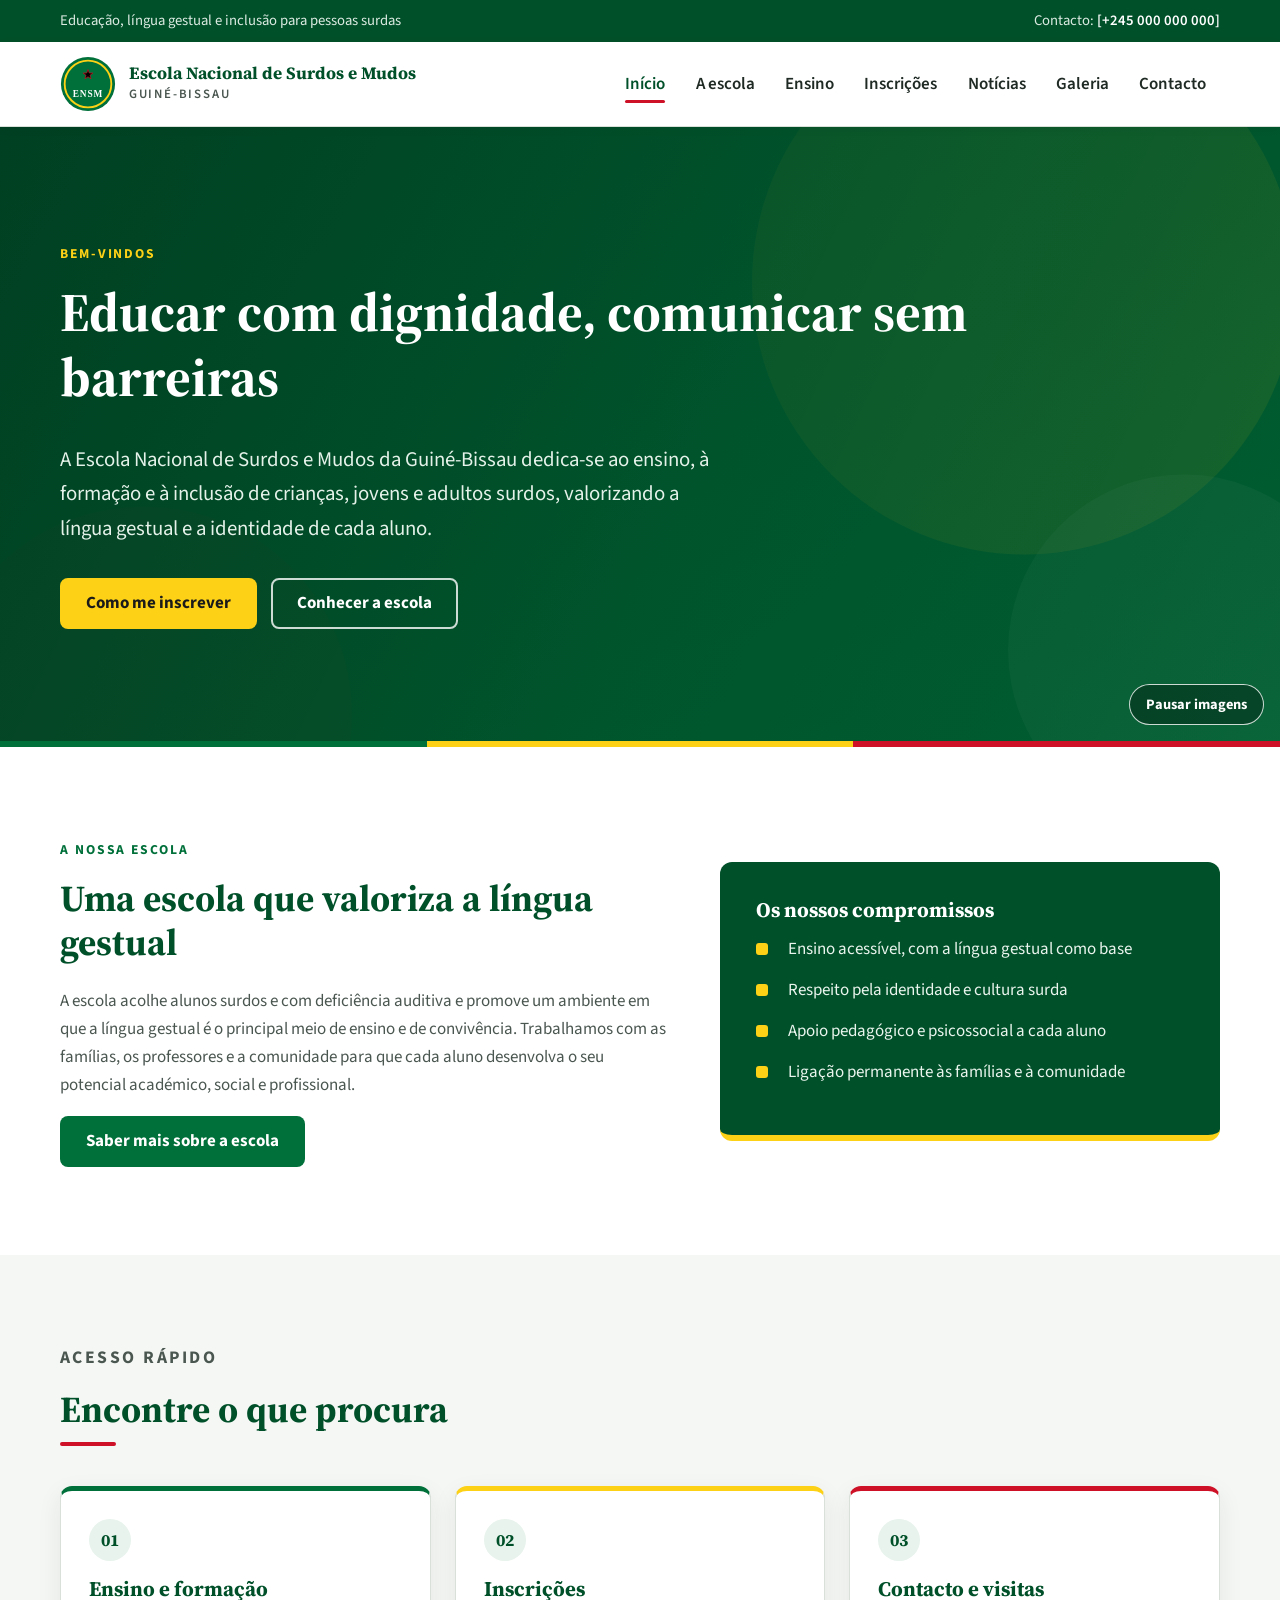
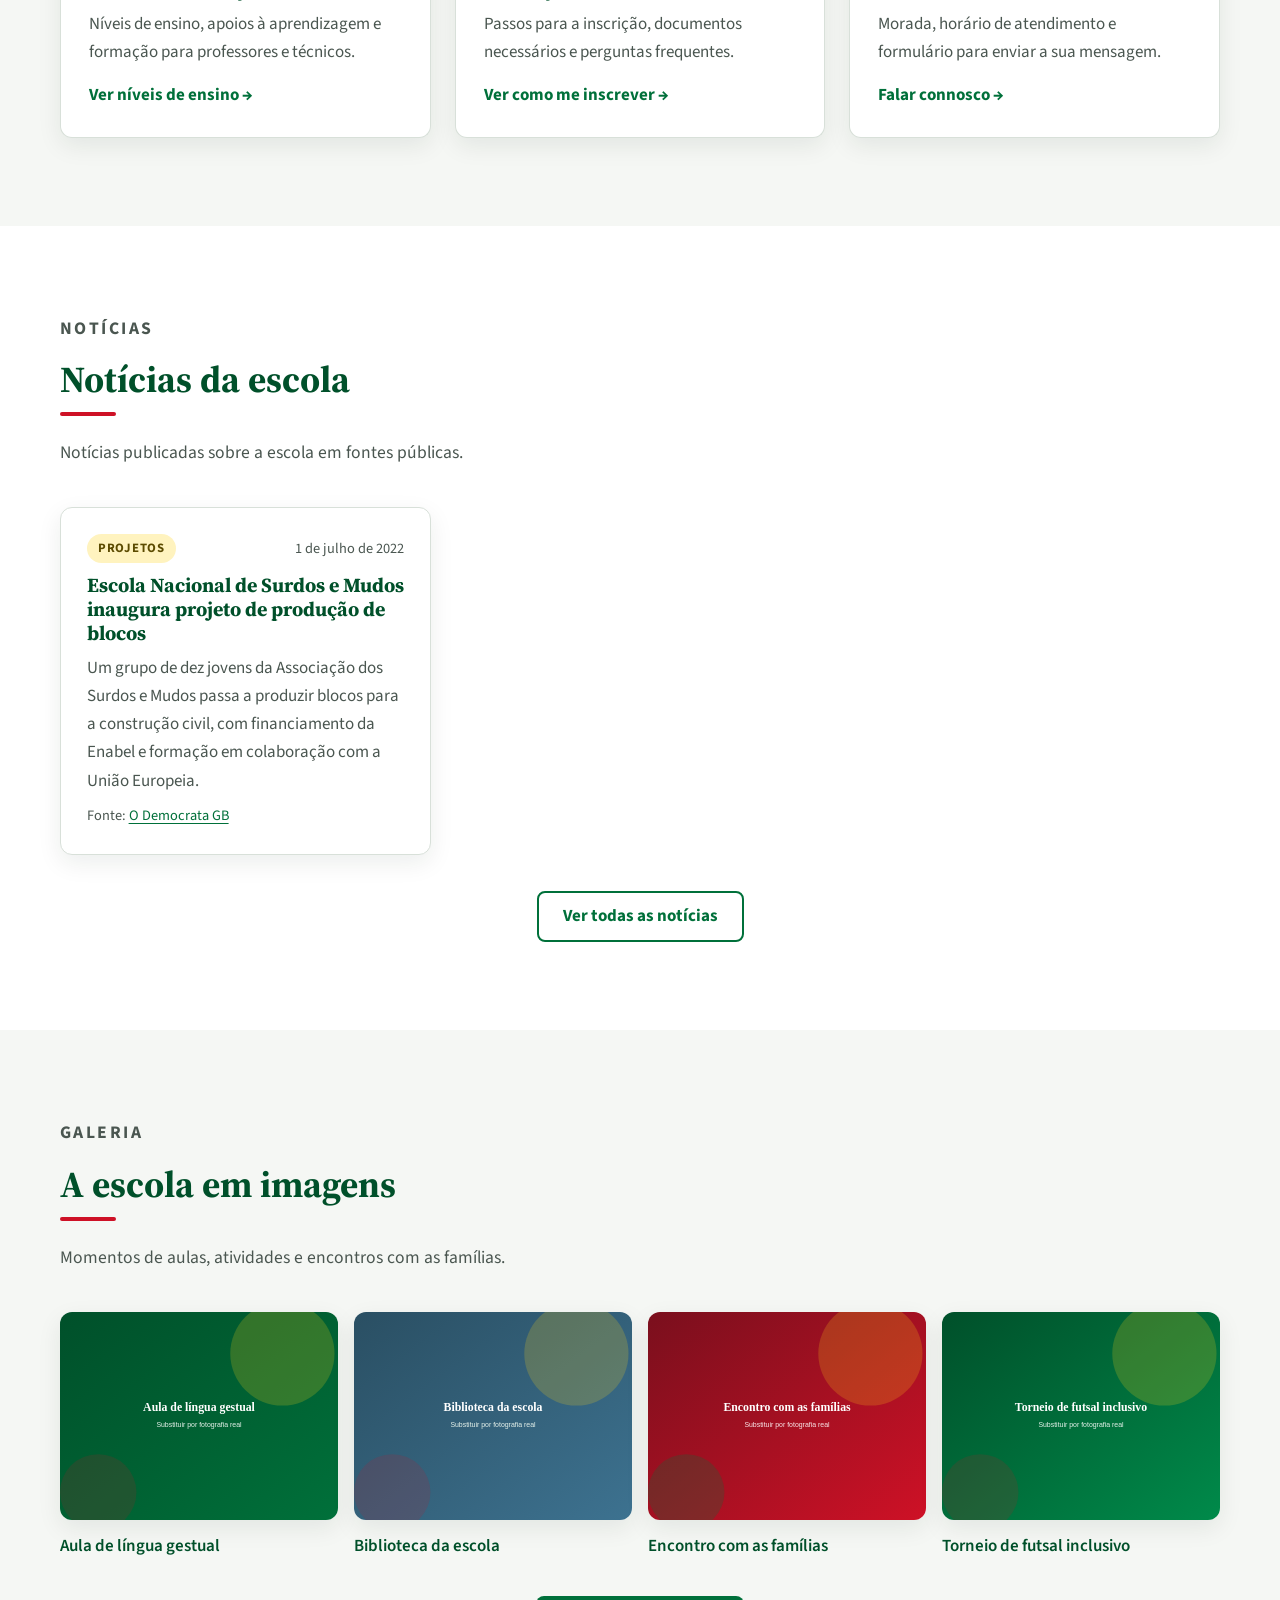
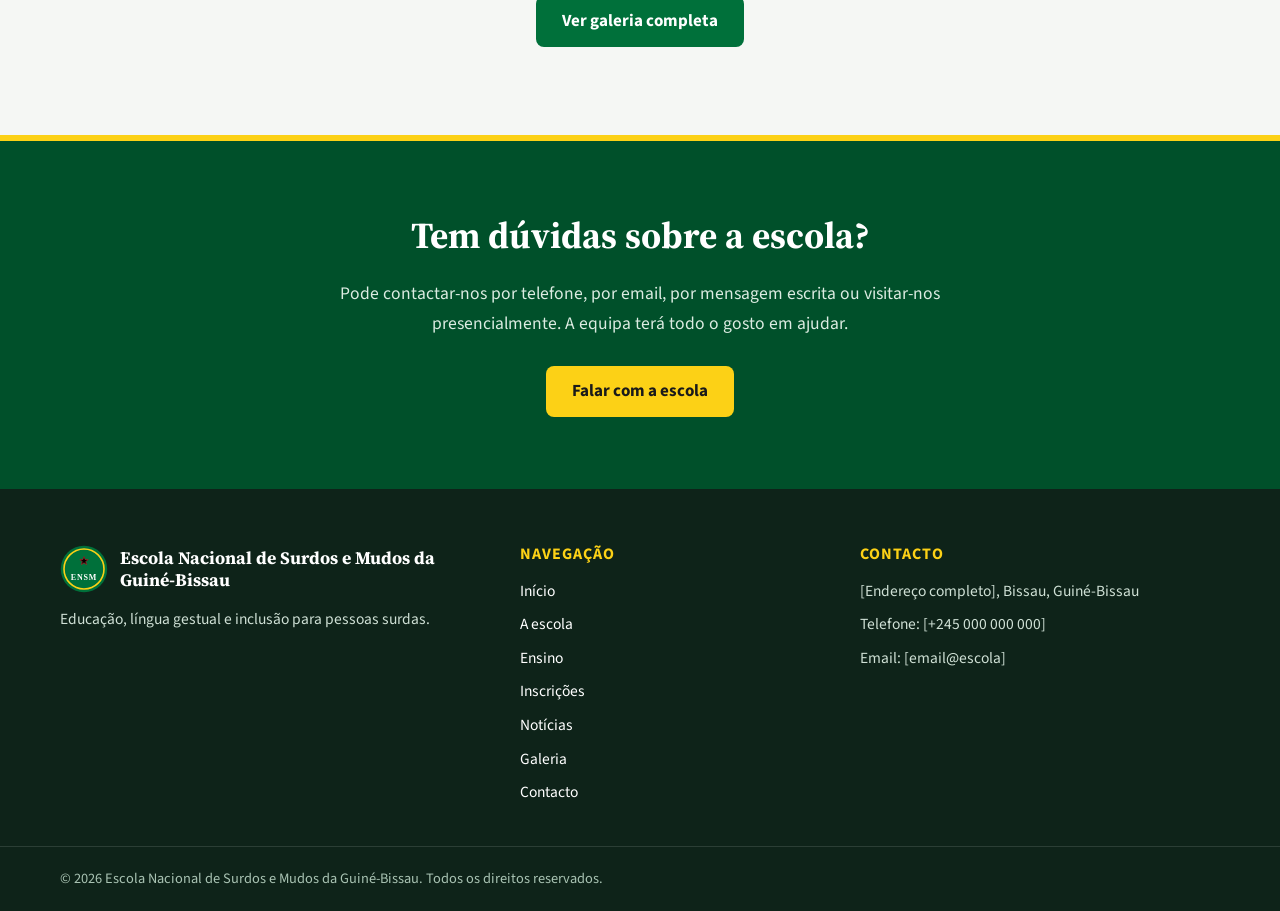
==== index.html @ 727b8fa2 "Initial commit: portal institucional ENSM Publica o site da Escola Nacional de Surdos e Mudos com pá" ====
<!doctype html>
<html lang="pt-PT">
<head>
  <meta charset="utf-8">
  <meta name="viewport" content="width=device-width, initial-scale=1">
  <title>Escola Nacional de Surdos e Mudos da Guiné-Bissau</title>
  <meta name="description" content="Ensino, formação e inclusão para pessoas surdas na Guiné-Bissau. Conheça a escola, os níveis de ensino e como fazer a inscrição.">
  <link rel="icon" href="img/logo.svg" type="image/svg+xml">
  <link rel="preconnect" href="https://fonts.googleapis.com">
  <link rel="preconnect" href="https://fonts.gstatic.com" crossorigin>
  <link href="https://fonts.googleapis.com/css2?family=Source+Sans+3:wght@400;600;700&family=Source+Serif+4:wght@600;700&display=swap" rel="stylesheet">
  <link rel="stylesheet" href="css/style.css">
</head>
<body>

  <a class="skip-link" href="#conteudo">Ir para o conteúdo principal</a>

  <div class="topbar">
    <div class="container">
      <span>Educação, língua gestual e inclusão para pessoas surdas</span>
      <span>Contacto: <a href="contacto.html">[+245 000 000 000]</a></span>
    </div>
  </div>

  <header class="site-header">
    <div class="container header-inner">
      <a class="brand" href="index.html" aria-label="Escola Nacional de Surdos e Mudos da Guiné-Bissau, página inicial">
        <img src="img/logo.svg" alt="" width="56" height="56">
        <span class="brand-text">
          <strong>Escola Nacional de Surdos e Mudos</strong>
          <small>Guiné-Bissau</small>
        </span>
      </a>

      <button class="nav-toggle" type="button" aria-expanded="false" aria-controls="menu">
        <span class="nav-toggle-barras" aria-hidden="true"><span></span><span></span><span></span></span>
        Menu
      </button>

      <nav id="menu" class="main-nav" aria-label="Principal">
        <ul>
          <li><a href="index.html" aria-current="page">Início</a></li>
          <li><a href="sobre.html">A escola</a></li>
          <li><a href="ensino.html">Ensino</a></li>
          <li><a href="inscricoes.html">Inscrições</a></li>
          <li><a href="noticias.html">Notícias</a></li>
          <li><a href="galeria.html">Galeria</a></li>
          <li><a href="contacto.html">Contacto</a></li>
        </ul>
      </nav>
    </div>
  </header>

  <main id="conteudo">

    <!-- Destaque principal -->
    <section class="hero" aria-labelledby="titulo-inicio">
      <div class="hero-slides" aria-hidden="true">
        <img class="hero-slide is-active" src="img/hero/slide-1.svg" alt="" width="1600" height="900">
        <img class="hero-slide" src="img/hero/slide-2.svg" alt="" width="1600" height="900">
        <img class="hero-slide" src="img/hero/slide-3.svg" alt="" width="1600" height="900">
      </div>
      <div class="container">
        <p class="eyebrow">Bem-vindos</p>
        <h1 id="titulo-inicio">Educar com dignidade, comunicar sem barreiras</h1>
        <p class="lead">A Escola Nacional de Surdos e Mudos da Guiné-Bissau dedica-se ao ensino, à formação e à inclusão de crianças, jovens e adultos surdos, valorizando a língua gestual e a identidade de cada aluno.</p>
        <div class="btn-row">
          <a class="btn btn-amarelo" href="inscricoes.html">Como me inscrever</a>
          <a class="btn btn-fantasma" href="sobre.html">Conhecer a escola</a>
        </div>
      </div>
      <button class="hero-pausa" type="button" hidden>Pausar imagens</button>
    </section>
    <div class="stripe" aria-hidden="true"></div>

    <!-- Apresentação -->
    <section class="section" aria-labelledby="titulo-apresentacao">
      <div class="container split">
        <div>
          <p class="eyebrow">A nossa escola</p>
          <h2 id="titulo-apresentacao">Uma escola que valoriza a língua gestual</h2>
          <p class="texto-suave">A escola acolhe alunos surdos e com deficiência auditiva e promove um ambiente em que a língua gestual é o principal meio de ensino e de convivência. Trabalhamos com as famílias, os professores e a comunidade para que cada aluno desenvolva o seu potencial académico, social e profissional.</p>
          <a class="btn btn-verde" href="sobre.html">Saber mais sobre a escola</a>
        </div>

        <div class="painel">
          <h3>Os nossos compromissos</h3>
          <ul class="checklist">
            <li>Ensino acessível, com a língua gestual como base</li>
            <li>Respeito pela identidade e cultura surda</li>
            <li>Apoio pedagógico e psicossocial a cada aluno</li>
            <li>Ligação permanente às famílias e à comunidade</li>
          </ul>
        </div>
      </div>
    </section>

    <!-- Acesso rápido -->
    <section class="section section-alt" aria-labelledby="titulo-acesso">
      <div class="container">
        <div class="section-head">
          <p class="eyebrow">Acesso rápido</p>
          <h2 id="titulo-acesso">Encontre o que procura</h2>
        </div>

        <div class="grid">
          <a class="card" href="ensino.html">
            <span class="numero" aria-hidden="true">01</span>
            <h3>Ensino e formação</h3>
            <p>Níveis de ensino, apoios à aprendizagem e formação para professores e técnicos.</p>
            <span class="ver-mais">Ver níveis de ensino →</span>
          </a>
          <a class="card card--amarelo" href="inscricoes.html">
            <span class="numero" aria-hidden="true">02</span>
            <h3>Inscrições</h3>
            <p>Passos para a inscrição, documentos necessários e perguntas frequentes.</p>
            <span class="ver-mais">Ver como me inscrever →</span>
          </a>
          <a class="card card--vermelho" href="contacto.html">
            <span class="numero" aria-hidden="true">03</span>
            <h3>Contacto e visitas</h3>
            <p>Morada, horário de atendimento e formulário para enviar a sua mensagem.</p>
            <span class="ver-mais">Falar connosco →</span>
          </a>
        </div>
      </div>
    </section>

    <!-- Notícias -->
    <section class="section" aria-labelledby="titulo-noticias-inicio">
      <div class="container">
        <div class="section-head">
          <p class="eyebrow">Notícias</p>
          <h2 id="titulo-noticias-inicio">Notícias da escola</h2>
          <p>Notícias publicadas sobre a escola em fontes públicas.</p>
        </div>

        <div class="noticias-grid">
          <article class="noticia">
            <div class="noticia-meta">
              <span class="etiqueta etiqueta--amarela">Projetos</span>
              <time datetime="2022-07-01">1 de julho de 2022</time>
            </div>
            <h3>Escola Nacional de Surdos e Mudos inaugura projeto de produção de blocos</h3>
            <p>Um grupo de dez jovens da Associação dos Surdos e Mudos passa a produzir blocos para a construção civil, com financiamento da Enabel e formação em colaboração com a União Europeia.</p>
            <p class="fonte">Fonte: <a href="https://www.odemocratagb.com/?p=39193">O Democrata GB</a></p>
          </article>
        </div>

        <p class="ver-todas"><a class="btn btn-contorno" href="noticias.html">Ver todas as notícias</a></p>
      </div>
    </section>

    <!-- Galeria em destaque -->
    <section class="section section-alt" aria-labelledby="titulo-galeria-inicio">
      <div class="container">
        <div class="section-head">
          <p class="eyebrow">Galeria</p>
          <h2 id="titulo-galeria-inicio">A escola em imagens</h2>
          <p>Momentos de aulas, atividades e encontros com as famílias.</p>
        </div>

        <ul class="galeria galeria--compacta">
          <li>
            <figure class="galeria-item">
              <img src="img/galeria/sala-de-aula.svg" alt="Espaço reservado para fotografia de uma aula de língua gestual" width="800" height="600" loading="lazy">
              <figcaption>Aula de língua gestual</figcaption>
            </figure>
          </li>
          <li>
            <figure class="galeria-item">
              <img src="img/galeria/biblioteca.svg" alt="Espaço reservado para fotografia da biblioteca da escola" width="800" height="600" loading="lazy">
              <figcaption>Biblioteca da escola</figcaption>
            </figure>
          </li>
          <li>
            <figure class="galeria-item">
              <img src="img/galeria/encontro-familias.svg" alt="Espaço reservado para fotografia de um encontro com as famílias" width="800" height="600" loading="lazy">
              <figcaption>Encontro com as famílias</figcaption>
            </figure>
          </li>
          <li>
            <figure class="galeria-item">
              <img src="img/galeria/atividade-desportiva.svg" alt="Espaço reservado para fotografia do torneio de futsal inclusivo" width="800" height="600" loading="lazy">
              <figcaption>Torneio de futsal inclusivo</figcaption>
            </figure>
          </li>
        </ul>

        <p class="ver-todas"><a class="btn btn-verde" href="galeria.html">Ver galeria completa</a></p>
      </div>
    </section>

    <!-- Chamada para ação -->
    <section class="cta" aria-labelledby="titulo-cta">
      <div class="container">
        <h2 id="titulo-cta">Tem dúvidas sobre a escola?</h2>
        <p>Pode contactar-nos por telefone, por email, por mensagem escrita ou visitar-nos presencialmente. A equipa terá todo o gosto em ajudar.</p>
        <a class="btn btn-amarelo" href="contacto.html">Falar com a escola</a>
      </div>
    </section>

  </main>

  <footer class="site-footer">
    <div class="container footer-grid">
      <div>
        <div class="footer-brand">
          <img src="img/logo.svg" alt="" width="48" height="48">
          <strong>Escola Nacional de Surdos e Mudos da Guiné-Bissau</strong>
        </div>
        <p>Educação, língua gestual e inclusão para pessoas surdas.</p>
      </div>

      <div>
        <h3>Navegação</h3>
        <ul>
          <li><a href="index.html">Início</a></li>
          <li><a href="sobre.html">A escola</a></li>
          <li><a href="ensino.html">Ensino</a></li>
          <li><a href="inscricoes.html">Inscrições</a></li>
          <li><a href="noticias.html">Notícias</a></li>
          <li><a href="galeria.html">Galeria</a></li>
          <li><a href="contacto.html">Contacto</a></li>
        </ul>
      </div>

      <div>
        <h3>Contacto</h3>
        <ul>
          <li>[Endereço completo], Bissau, Guiné-Bissau</li>
          <li>Telefone: [+245 000 000 000]</li>
          <li>Email: [email@escola]</li>
        </ul>
      </div>
    </div>

    <div class="footer-bottom">
      <div class="container">
        <p>© <span id="ano">2026</span> Escola Nacional de Surdos e Mudos da Guiné-Bissau. Todos os direitos reservados.</p>
      </div>
    </div>
  </footer>

  <script src="js/main.js"></script>
</body>
</html>
---- css/style.css ----
/* =========================================================
   Escola Nacional de Surdos e Mudos da Guiné-Bissau
   Folha de estilos principal
   ========================================================= */

:root {
  --verde: #00703a;
  --verde-escuro: #00502a;
  --verde-claro: #e7f3ec;
  --amarelo: #fcd116;
  --vermelho: #ce1126;
  --texto: #1f2a24;
  --texto-suave: #4a5650;
  --branco: #ffffff;
  --fundo: #f5f7f4;
  --borda: #d8e0d9;
  --sombra: 0 8px 24px rgba(0, 40, 20, 0.08);
  --raio: 12px;
  --larg: 1160px;
  --fonte-titulo: "Source Serif 4", Georgia, "Times New Roman", serif;
  --fonte-texto: "Source Sans 3", "Segoe UI", Roboto, Arial, sans-serif;
}

/* ---------- Base ---------- */
*,
*::before,
*::after {
  box-sizing: border-box;
}

html {
  scroll-behavior: smooth;
  -webkit-text-size-adjust: 100%;
}

body {
  margin: 0;
  font-family: var(--fonte-texto);
  font-size: 1.0625rem;
  line-height: 1.65;
  color: var(--texto);
  background: var(--branco);
  -webkit-font-smoothing: antialiased;
}

img {
  max-width: 100%;
  height: auto;
  display: block;
}

a {
  color: var(--verde);
  text-underline-offset: 3px;
}

a:hover {
  color: var(--verde-escuro);
}

h1,
h2,
h3 {
  font-family: var(--fonte-titulo);
  line-height: 1.2;
  color: var(--verde-escuro);
  margin: 0 0 0.6em;
}

h1 { font-size: clamp(2.1rem, 5vw, 3.4rem); }
h2 { font-size: clamp(1.7rem, 3.2vw, 2.3rem); }
h3 { font-size: 1.3rem; }

p {
  margin: 0 0 1em;
}

ul,
ol {
  margin: 0;
  padding: 0;
}

:focus-visible {
  outline: 3px solid var(--amarelo);
  outline-offset: 3px;
  box-shadow: 0 0 0 6px var(--verde-escuro);
  border-radius: 4px;
}

.container {
  width: min(100% - 2rem, var(--larg));
  margin-inline: auto;
}

.sr-only {
  position: absolute;
  width: 1px;
  height: 1px;
  padding: 0;
  margin: -1px;
  overflow: hidden;
  clip: rect(0, 0, 0, 0);
  white-space: nowrap;
  border: 0;
}

.skip-link {
  position: absolute;
  left: 1rem;
  top: -4rem;
  z-index: 1000;
  background: var(--amarelo);
  color: #111;
  padding: 0.7rem 1rem;
  border-radius: 8px;
  font-weight: 700;
  text-decoration: none;
}

.skip-link:focus {
  top: 1rem;
}

[hidden] {
  display: none !important;
}

.eyebrow {
  display: inline-block;
  margin: 0 0 0.9rem;
  color: var(--verde);
  font-weight: 700;
  font-size: 0.85rem;
  letter-spacing: 0.14em;
  text-transform: uppercase;
}

/* ---------- Barra superior ---------- */
.topbar {
  background: var(--verde-escuro);
  color: #dcebe2;
  font-size: 0.92rem;
}

.topbar .container {
  display: flex;
  justify-content: space-between;
  flex-wrap: wrap;
  gap: 0.25rem 1.5rem;
  padding: 0.55rem 0;
}

.topbar a {
  color: #ffffff;
  font-weight: 600;
  text-decoration: none;
}

.topbar a:hover {
  text-decoration: underline;
}

/* ---------- Cabeçalho e menu ---------- */
.site-header {
  position: sticky;
  top: 0;
  z-index: 100;
  background: var(--branco);
  border-bottom: 1px solid var(--borda);
  box-shadow: 0 2px 10px rgba(0, 0, 0, 0.04);
}

.header-inner {
  display: flex;
  align-items: center;
  justify-content: space-between;
  gap: 1rem;
  min-height: 84px;
}

.brand {
  display: flex;
  align-items: center;
  gap: 0.8rem;
  text-decoration: none;
  color: var(--verde-escuro);
}

.brand img {
  width: 56px;
  height: 56px;
  flex-shrink: 0;
}

.brand-text strong {
  display: block;
  font-family: var(--fonte-titulo);
  font-size: 1.08rem;
  line-height: 1.2;
}

.brand-text small {
  display: block;
  font-size: 0.8rem;
  letter-spacing: 0.14em;
  text-transform: uppercase;
  color: var(--texto-suave);
  font-weight: 600;
}

.main-nav ul {
  display: flex;
  gap: 0.2rem;
  list-style: none;
}

.main-nav a {
  display: block;
  position: relative;
  white-space: nowrap;
  padding: 0.6rem 0.85rem;
  color: var(--texto);
  font-weight: 600;
  text-decoration: none;
  border-radius: 8px;
}

.main-nav a:hover {
  background: var(--verde-claro);
  color: var(--verde-escuro);
}

.main-nav a[aria-current="page"] {
  color: var(--verde-escuro);
}

.main-nav a[aria-current="page"]::after {
  content: "";
  position: absolute;
  left: 0.85rem;
  right: 0.85rem;
  bottom: 0.25rem;
  height: 3px;
  border-radius: 2px;
  background: var(--vermelho);
}

.nav-toggle {
  display: none;
  align-items: center;
  gap: 0.5rem;
  padding: 0.5rem 0.9rem;
  font: inherit;
  font-weight: 700;
  color: var(--verde-escuro);
  background: var(--branco);
  border: 2px solid var(--verde);
  border-radius: 8px;
  cursor: pointer;
}

.nav-toggle-barras {
  display: grid;
  gap: 4px;
}

.nav-toggle-barras span {
  display: block;
  width: 20px;
  height: 2px;
  background: currentColor;
  border-radius: 2px;
}

/* ---------- Botões ---------- */
.btn {
  display: inline-flex;
  align-items: center;
  justify-content: center;
  gap: 0.5rem;
  padding: 0.85rem 1.5rem;
  border: 2px solid transparent;
  border-radius: 8px;
  font: inherit;
  font-weight: 700;
  line-height: 1.2;
  text-decoration: none;
  cursor: pointer;
  transition: background-color 0.2s, color 0.2s, border-color 0.2s;
}

.btn-verde {
  background: var(--verde);
  color: #ffffff;
}

.btn-verde:hover {
  background: var(--verde-escuro);
  color: #ffffff;
}

.btn-amarelo {
  background: var(--amarelo);
  color: #1a1a1a;
}

.btn-amarelo:hover {
  background: #f2c500;
  color: #000000;
}

.btn-fantasma {
  background: transparent;
  color: #ffffff;
  border-color: rgba(255, 255, 255, 0.8);
}

.btn-fantasma:hover {
  background: #ffffff;
  color: var(--verde-escuro);
}

/* ---------- Hero (página inicial) ---------- */
.hero {
  position: relative;
  overflow: hidden;
  color: #ffffff;
  background: linear-gradient(125deg, var(--verde-escuro) 0%, var(--verde) 65%, #0a8a4a 100%);
  padding: clamp(4rem, 9vw, 7rem) 0;
}

.hero-slides {
  position: absolute;
  inset: 0;
  z-index: 0;
}

.hero-slide {
  position: absolute;
  inset: 0;
  width: 100%;
  height: 100%;
  object-fit: cover;
  opacity: 0;
  transition: opacity 1.4s ease-in-out;
}

.hero-slide.is-active {
  opacity: 1;
}

.hero::after {
  content: "";
  position: absolute;
  inset: 0;
  z-index: 1;
  background: linear-gradient(115deg, rgba(0, 62, 33, 0.9) 0%, rgba(0, 80, 42, 0.78) 55%, rgba(0, 80, 42, 0.5) 100%);
  pointer-events: none;
}

.hero .container {
  position: relative;
  z-index: 2;
}

.hero-pausa {
  position: absolute;
  right: 1rem;
  bottom: 1rem;
  z-index: 3;
  padding: 0.5rem 1rem;
  font: inherit;
  font-size: 0.9rem;
  font-weight: 700;
  color: #ffffff;
  background: rgba(0, 0, 0, 0.3);
  border: 1.5px solid rgba(255, 255, 255, 0.8);
  border-radius: 999px;
  cursor: pointer;
}

.hero-pausa:hover {
  background: #ffffff;
  color: var(--verde-escuro);
}

.hero .eyebrow {
  color: var(--amarelo);
}

.hero h1 {
  color: #ffffff;
  max-width: 18em;
}

.hero .lead {
  max-width: 42rem;
  font-size: clamp(1.1rem, 2vw, 1.3rem);
  color: #e4f2e9;
  margin-bottom: 0;
}

.btn-row {
  display: flex;
  flex-wrap: wrap;
  gap: 0.85rem;
  margin-top: 2rem;
}

.stripe {
  height: 6px;
  background: linear-gradient(
    90deg,
    var(--verde) 0 33.33%,
    var(--amarelo) 33.33% 66.66%,
    var(--vermelho) 66.66% 100%
  );
}

/* ---------- Páginas interiores ---------- */
.page-hero {
  background: linear-gradient(125deg, var(--verde-escuro), var(--verde));
  color: #ffffff;
  padding: clamp(2.75rem, 6vw, 4.25rem) 0;
  border-bottom: 6px solid var(--amarelo);
}

.page-hero h1 {
  color: #ffffff;
  margin-bottom: 0.4rem;
}

.page-hero p {
  margin: 0;
  max-width: 44rem;
  font-size: 1.1rem;
  color: #e1f1e7;
}

.breadcrumb {
  font-size: 0.9rem;
  margin-bottom: 1rem;
}

.breadcrumb ol {
  list-style: none;
  display: flex;
  flex-wrap: wrap;
  gap: 0.5rem;
}

.breadcrumb li + li::before {
  content: "/";
  margin-right: 0.5rem;
  opacity: 0.7;
}

.breadcrumb a {
  color: #ffffff;
}

/* ---------- Secções ---------- */
.section {
  padding: clamp(3.5rem, 7vw, 5.5rem) 0;
}

.section-alt {
  background: var(--fundo);
}

.section-head {
  max-width: 46rem;
  margin-bottom: 2.5rem;
}

.section-head h2::after {
  content: "";
  display: block;
  width: 56px;
  height: 4px;
  margin-top: 0.7rem;
  border-radius: 2px;
  background: var(--vermelho);
}

.section-head.centro {
  margin-inline: auto;
  text-align: center;
}

.section-head.centro h2::after {
  margin-inline: auto;
}

.section-head p {
  color: var(--texto-suave);
  font-size: 1.1rem;
}

.split {
  display: grid;
  gap: 3rem;
  grid-template-columns: 1.1fr 0.9fr;
  align-items: center;
}

.split > * {
  min-width: 0;
}

.texto-suave {
  color: var(--texto-suave);
}

/* ---------- Cartões ---------- */
.grid {
  display: grid;
  gap: 1.5rem;
  grid-template-columns: repeat(auto-fit, minmax(240px, 1fr));
}

.card {
  background: var(--branco);
  border: 1px solid var(--borda);
  border-top: 5px solid var(--verde);
  border-radius: var(--raio);
  padding: 1.75rem;
  box-shadow: var(--sombra);
}

.card--amarelo {
  border-top-color: var(--amarelo);
}

.card--vermelho {
  border-top-color: var(--vermelho);
}

.card h3 {
  margin-bottom: 0.5rem;
}

.card p {
  color: var(--texto-suave);
  margin: 0;
}

.card .numero {
  display: inline-grid;
  place-items: center;
  width: 42px;
  height: 42px;
  margin-bottom: 1rem;
  border-radius: 50%;
  background: var(--verde-claro);
  color: var(--verde-escuro);
  font-family: var(--fonte-titulo);
  font-weight: 700;
}

a.card {
  display: block;
  color: inherit;
  text-decoration: none;
  transition: transform 0.2s, box-shadow 0.2s;
}

a.card:hover {
  transform: translateY(-3px);
  box-shadow: 0 12px 30px rgba(0, 40, 20, 0.12);
}

a.card .ver-mais {
  display: inline-block;
  margin-top: 0.9rem;
  color: var(--verde);
  font-weight: 700;
}

/* ---------- Listas e painéis ---------- */
.checklist {
  list-style: none;
  padding: 0;
  margin: 0;
}

.checklist li {
  position: relative;
  padding-left: 2rem;
  margin-bottom: 0.8rem;
}

.checklist li::before {
  content: "";
  position: absolute;
  left: 0;
  top: 0.5rem;
  width: 12px;
  height: 12px;
  border-radius: 3px;
  background: var(--verde);
}

.painel {
  background: var(--verde-escuro);
  color: #eaf5ee;
  border-radius: var(--raio);
  padding: 2.25rem;
  border-bottom: 6px solid var(--amarelo);
}

.painel h3 {
  color: #ffffff;
}

.painel p {
  color: #d6ebdd;
}

.painel li {
  color: #eaf5ee;
}

.painel li::before {
  background: var(--amarelo);
}

.formulario-titulo {
  font-size: 1.6rem;
  margin: 0;
}

/* ---------- Avisos ---------- */
.aviso {
  display: grid;
  grid-template-columns: auto 1fr;
  gap: 1.25rem;
  align-items: start;
  padding: 1.4rem 0;
  border-bottom: 1px solid var(--borda);
}

.aviso:first-child {
  padding-top: 0;
}

.aviso-etiqueta {
  min-width: 128px;
  text-align: center;
  background: var(--verde-claro);
  color: var(--verde-escuro);
  border-radius: 10px;
  padding: 0.55rem 0.6rem;
  font-weight: 700;
  font-size: 0.85rem;
  letter-spacing: 0.06em;
  text-transform: uppercase;
}

.aviso h3 {
  font-size: 1.15rem;
  margin-bottom: 0.25rem;
}

.aviso p {
  margin: 0;
  color: var(--texto-suave);
}

/* ---------- Passos (inscrições) ---------- */
.passos {
  counter-reset: passo;
  list-style: none;
  display: grid;
  gap: 1.25rem;
  padding: 0;
  margin: 0;
}

.passos li {
  counter-increment: passo;
  display: grid;
  grid-template-columns: 56px 1fr;
  gap: 1.1rem;
  align-items: start;
  background: var(--branco);
  border: 1px solid var(--borda);
  border-radius: var(--raio);
  padding: 1.25rem 1.4rem;
}

.passos li::before {
  content: counter(passo);
  display: grid;
  place-items: center;
  width: 56px;
  height: 56px;
  border-radius: 50%;
  background: var(--verde);
  color: #ffffff;
  font-family: var(--fonte-titulo);
  font-weight: 700;
  font-size: 1.5rem;
}

.passos h3 {
  font-size: 1.15rem;
  margin-bottom: 0.2rem;
}

.passos p {
  margin: 0;
  color: var(--texto-suave);
}

/* ---------- Perguntas frequentes ---------- */
.faq details {
  background: var(--branco);
  border: 1px solid var(--borda);
  border-radius: var(--raio);
  padding: 1rem 1.25rem;
  margin-bottom: 0.8rem;
}

.faq summary {
  display: flex;
  justify-content: space-between;
  align-items: center;
  gap: 1rem;
  cursor: pointer;
  font-weight: 700;
  font-size: 1.08rem;
  color: var(--verde-escuro);
  list-style: none;
}

.faq summary::-webkit-details-marker {
  display: none;
}

.faq summary::after {
  content: "+";
  font-size: 1.5rem;
  line-height: 1;
  color: var(--verde);
}

.faq details[open] summary::after {
  content: "\2212";
}

.faq details p {
  margin: 0.75rem 0 0;
  color: var(--texto-suave);
}

/* ---------- Chamada para ação ---------- */
.cta {
  background: var(--verde-escuro);
  color: #ffffff;
  text-align: center;
  padding: clamp(3rem, 6vw, 4.5rem) 0;
  border-top: 6px solid var(--amarelo);
}

.cta h2 {
  color: #ffffff;
}

.cta p {
  max-width: 40rem;
  margin: 0 auto 1.75rem;
  font-size: 1.1rem;
  color: #dcece2;
}

/* ---------- Contacto e formulário ---------- */
.info-lista {
  display: grid;
  gap: 1rem;
}

.info-item {
  background: var(--branco);
  border: 1px solid var(--borda);
  border-left: 5px solid var(--verde);
  border-radius: var(--raio);
  padding: 1.1rem 1.3rem;
}

.info-item h3 {
  font-size: 1.05rem;
  margin-bottom: 0.2rem;
  font-family: var(--fonte-texto);
  text-transform: uppercase;
  letter-spacing: 0.06em;
  color: var(--verde);
}

.info-item p {
  margin: 0;
  color: var(--texto);
}

.formulario {
  display: grid;
  gap: 1.2rem;
  background: var(--branco);
  border: 1px solid var(--borda);
  border-radius: var(--raio);
  padding: clamp(1.5rem, 3vw, 2.25rem);
  box-shadow: var(--sombra);
}

.form-linha {
  display: grid;
  grid-template-columns: 1fr 1fr;
  gap: 1.2rem;
}

.campo label {
  display: block;
  margin-bottom: 0.4rem;
  font-weight: 700;
  color: var(--verde-escuro);
}

.campo input,
.campo select,
.campo textarea {
  width: 100%;
  font: inherit;
  color: var(--texto);
  background: var(--branco);
  border: 1.5px solid #8fa596;
  border-radius: 8px;
  padding: 0.75rem 0.9rem;
}

.campo textarea {
  min-height: 160px;
  resize: vertical;
}

.campo input:focus,
.campo select:focus,
.campo textarea:focus {
  border-color: var(--verde);
}

.campo [aria-invalid="true"] {
  border-color: var(--vermelho);
}

.campo .opcional {
  font-weight: 400;
  color: var(--texto-suave);
}

.estado {
  margin: 0;
  padding: 0.9rem 1rem;
  border-radius: 8px;
  background: var(--verde-claro);
  color: var(--verde-escuro);
}

.estado:empty {
  display: none;
}

.nota {
  font-size: 0.92rem;
  color: var(--texto-suave);
  margin: 0;
}

/* ---------- Rodapé ---------- */
.site-footer {
  background: #0e2319;
  color: #cfe0d5;
  font-size: 0.97rem;
}

.site-footer a {
  color: #ffffff;
  text-decoration: none;
}

.site-footer a:hover {
  color: var(--amarelo);
  text-decoration: underline;
}

.footer-grid {
  display: grid;
  grid-template-columns: 1.4fr 1fr 1.2fr;
  gap: 2.5rem;
  padding: 3.5rem 0 2.5rem;
}

.footer-brand {
  display: flex;
  align-items: center;
  gap: 0.75rem;
  margin-bottom: 0.9rem;
}

.footer-brand img {
  width: 48px;
  height: 48px;
  flex-shrink: 0;
}

.footer-brand strong {
  color: #ffffff;
  font-family: var(--fonte-titulo);
  font-size: 1.1rem;
  line-height: 1.25;
}

.site-footer h3 {
  color: var(--amarelo);
  font-family: var(--fonte-texto);
  font-size: 1rem;
  letter-spacing: 0.06em;
  text-transform: uppercase;
  margin-bottom: 0.9rem;
}

.site-footer ul {
  list-style: none;
  display: grid;
  gap: 0.5rem;
}

.footer-bottom {
  border-top: 1px solid rgba(255, 255, 255, 0.12);
  padding: 1.25rem 0;
  font-size: 0.9rem;
  color: #a9c3b3;
}

.footer-bottom p {
  margin: 0;
}

/* ---------- Botão de contorno ---------- */
.btn-contorno {
  background: transparent;
  color: var(--verde);
  border-color: var(--verde);
}

.btn-contorno:hover {
  background: var(--verde);
  color: #ffffff;
}

.ver-todas {
  margin: 2.25rem 0 0;
  text-align: center;
}

/* ---------- Notícias ---------- */
.noticias-grid {
  display: grid;
  gap: 1.5rem;
  grid-template-columns: repeat(auto-fill, minmax(280px, 1fr));
}

.noticia {
  display: flex;
  flex-direction: column;
  gap: 0.6rem;
  background: var(--branco);
  border: 1px solid var(--borda);
  border-radius: var(--raio);
  padding: 1.6rem;
  box-shadow: var(--sombra);
}

.noticia h3 {
  font-size: 1.25rem;
  margin: 0;
}

.noticia p {
  margin: 0;
  color: var(--texto-suave);
}

.noticia-meta {
  display: flex;
  flex-wrap: wrap;
  align-items: center;
  justify-content: space-between;
  gap: 0.5rem 0.75rem;
  font-size: 0.9rem;
  color: var(--texto-suave);
}

.etiqueta {
  display: inline-block;
  padding: 0.25rem 0.7rem;
  border-radius: 999px;
  background: var(--verde-claro);
  color: var(--verde-escuro);
  font-size: 0.8rem;
  font-weight: 700;
  letter-spacing: 0.06em;
  text-transform: uppercase;
}

.etiqueta--amarela {
  background: #fff3bf;
  color: #5c4b00;
}

.etiqueta--vermelha {
  background: #fde7ea;
  color: #8a0d1f;
}

.noticia details {
  margin-top: auto;
  padding-top: 0.4rem;
}

.noticia summary {
  cursor: pointer;
  font-weight: 700;
  color: var(--verde);
}

.noticia details p {
  margin-top: 0.6rem;
}

.filtros {
  display: flex;
  flex-wrap: wrap;
  gap: 0.6rem;
  margin-bottom: 1.25rem;
}

.filtro {
  font: inherit;
  font-weight: 600;
  padding: 0.55rem 1.05rem;
  border: 1.5px solid var(--verde);
  border-radius: 999px;
  background: var(--branco);
  color: var(--verde-escuro);
  cursor: pointer;
}

.filtro:hover {
  background: var(--verde-claro);
}

.filtro[aria-pressed="true"] {
  background: var(--verde);
  color: #ffffff;
}

.contador {
  margin-bottom: 1.75rem;
  font-size: 0.95rem;
  color: var(--texto-suave);
}

.noticia .fonte {
  margin-top: auto;
  font-size: 0.9rem;
  color: var(--texto-suave);
}

/* ---------- Galeria ---------- */
.nota-destaque {
  margin: 0 0 2rem;
  padding: 1rem 1.2rem;
  border-left: 5px solid var(--amarelo);
  border-radius: 8px;
  background: var(--fundo);
  color: var(--texto-suave);
}

.galeria {
  list-style: none;
  margin: 0;
  padding: 0;
  display: grid;
  gap: 1.5rem;
  grid-template-columns: repeat(auto-fill, minmax(260px, 1fr));
}

.galeria-item {
  margin: 0;
}

.galeria-item a {
  display: block;
  border-radius: var(--raio);
}

.galeria-item img {
  width: 100%;
  aspect-ratio: 4 / 3;
  object-fit: cover;
  border-radius: var(--raio);
  box-shadow: var(--sombra);
  background: var(--fundo);
  transition: transform 0.3s;
}

.galeria-item a:hover img {
  transform: scale(1.03);
}

.galeria-item figcaption {
  margin-top: 0.7rem;
  font-weight: 600;
  color: var(--verde-escuro);
}

.galeria--compacta {
  grid-template-columns: repeat(4, 1fr);
  gap: 1rem;
}

.visor {
  width: min(960px, 94vw);
  max-height: 92vh;
  padding: 0;
  border: 0;
  border-radius: var(--raio);
  background: transparent;
}

.visor::backdrop {
  background: rgba(4, 20, 12, 0.88);
}

.visor-conteudo {
  display: grid;
  gap: 0.9rem;
  padding: 1rem;
  background: var(--branco);
  border-radius: var(--raio);
}

.visor-topo,
.visor-controlos {
  display: flex;
  justify-content: space-between;
  align-items: center;
  gap: 1rem;
  flex-wrap: wrap;
}

.visor-contagem {
  font-weight: 700;
  color: var(--texto-suave);
}

.visor-conteudo img {
  width: 100%;
  max-height: 66vh;
  object-fit: contain;
  border-radius: 8px;
  background: var(--fundo);
}

.visor-conteudo p {
  margin: 0;
  font-weight: 600;
  color: var(--verde-escuro);
}

.visor-botao {
  font: inherit;
  font-weight: 700;
  padding: 0.6rem 1.1rem;
  border: 2px solid var(--verde);
  border-radius: 8px;
  background: var(--branco);
  color: var(--verde-escuro);
  cursor: pointer;
}

.visor-botao:hover {
  background: var(--verde);
  color: #ffffff;
}

@media (max-width: 760px) {
  .galeria--compacta {
    grid-template-columns: repeat(2, 1fr);
  }
}

/* ---------- Responsivo ---------- */
@media (max-width: 1040px) {
  .nav-toggle {
    display: inline-flex;
  }

  .main-nav {
    display: none;
    position: absolute;
    top: 100%;
    left: 0;
    right: 0;
    background: var(--branco);
    border-bottom: 1px solid var(--borda);
    box-shadow: var(--sombra);
    padding: 0.5rem 1rem 1rem;
  }

  .main-nav.open {
    display: block;
  }

  .main-nav ul {
    flex-direction: column;
  }

  .main-nav a {
    padding: 0.85rem 1rem;
  }

  .split {
    grid-template-columns: 1fr;
    gap: 2rem;
  }

  .footer-grid {
    grid-template-columns: 1fr 1fr;
  }
}

@media (max-width: 640px) {
  body {
    font-size: 1rem;
  }

  .topbar .container {
    justify-content: center;
    text-align: center;
  }

  .brand img {
    width: 48px;
    height: 48px;
  }

  .brand-text strong {
    font-size: 0.98rem;
  }


  .btn-row .btn {
    width: 100%;
  }

  .form-linha {
    grid-template-columns: 1fr;
  }

  .footer-grid {
    grid-template-columns: 1fr;
  }

  .aviso {
    grid-template-columns: 1fr;
    gap: 0.6rem;
  }

  .aviso-etiqueta {
    justify-self: start;
  }

  .passos li {
    grid-template-columns: 44px 1fr;
    padding: 1rem;
  }

  .passos li::before {
    width: 44px;
    height: 44px;
    font-size: 1.2rem;
  }

  .painel {
    padding: 1.5rem;
  }
}

@media (prefers-reduced-motion: reduce) {
  html {
    scroll-behavior: auto;
  }

  *,
  *::before,
  *::after {
    transition: none !important;
    animation: none !important;
  }
}
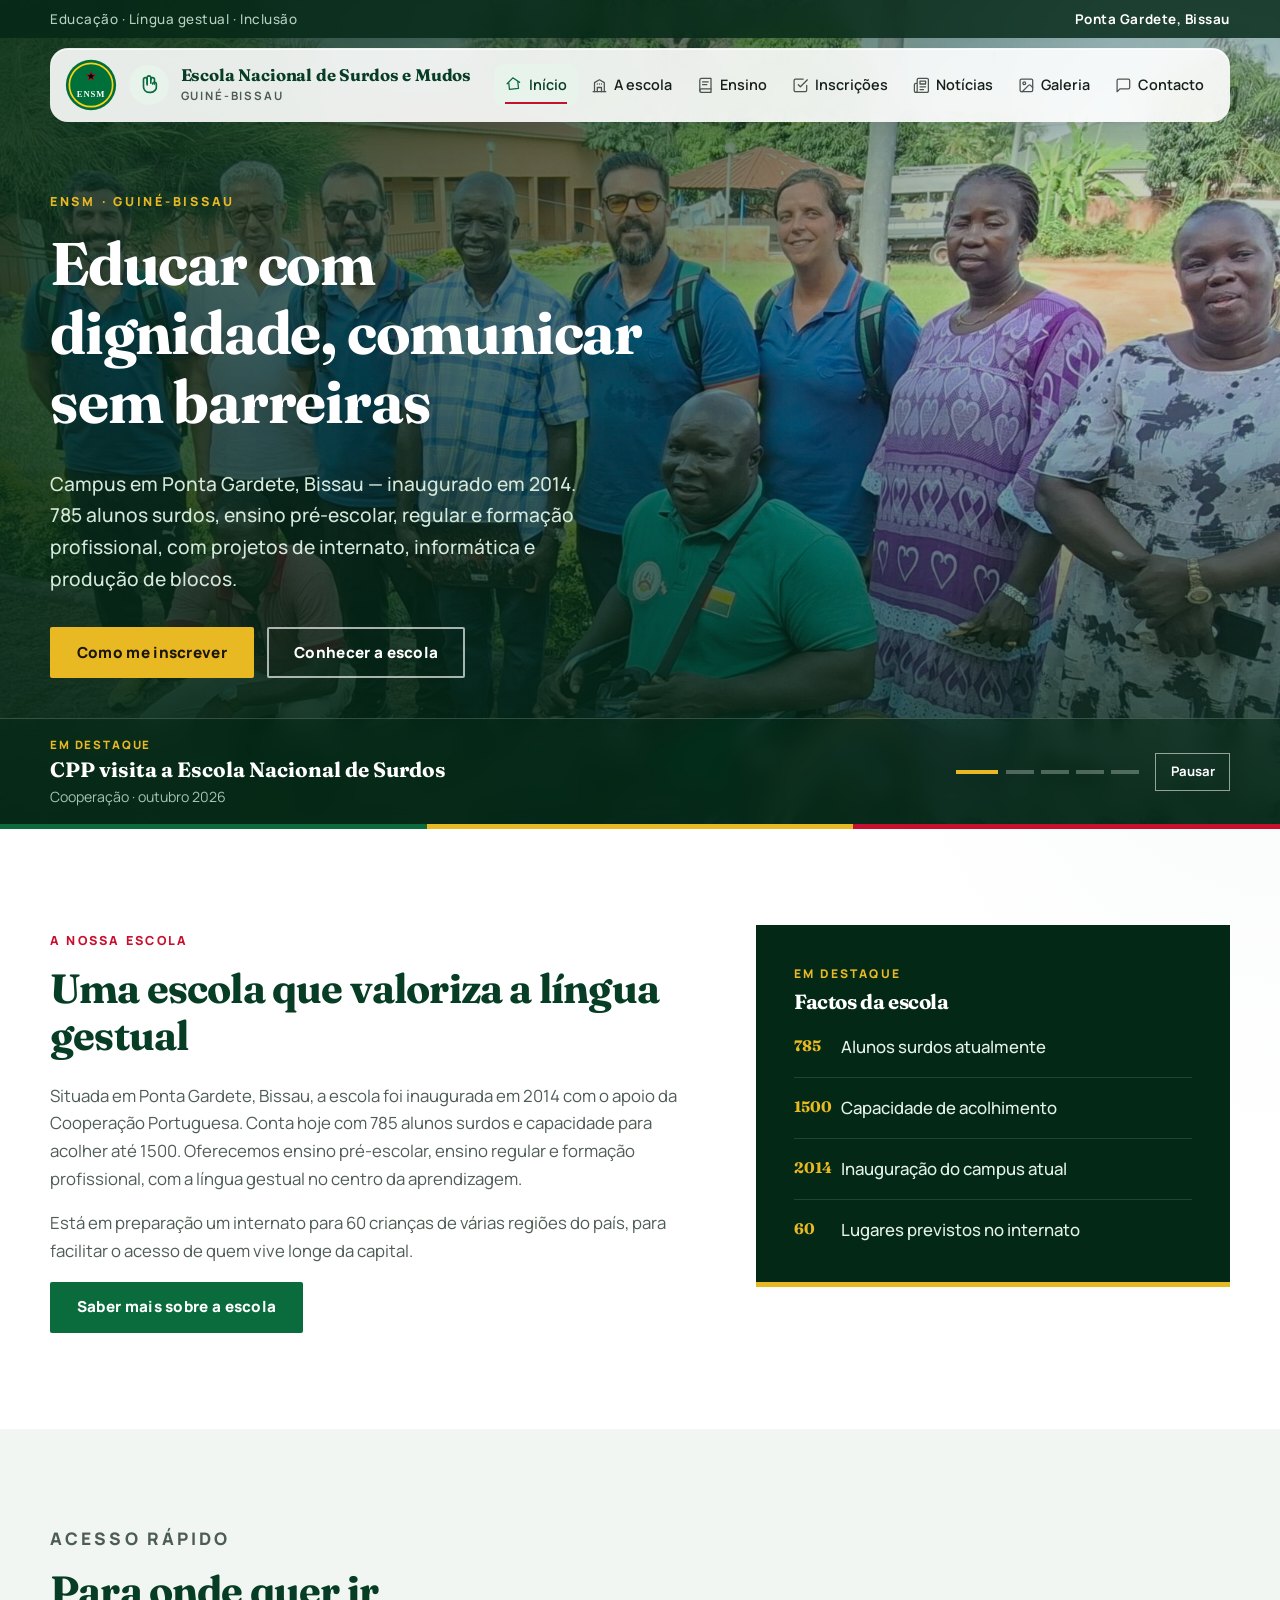
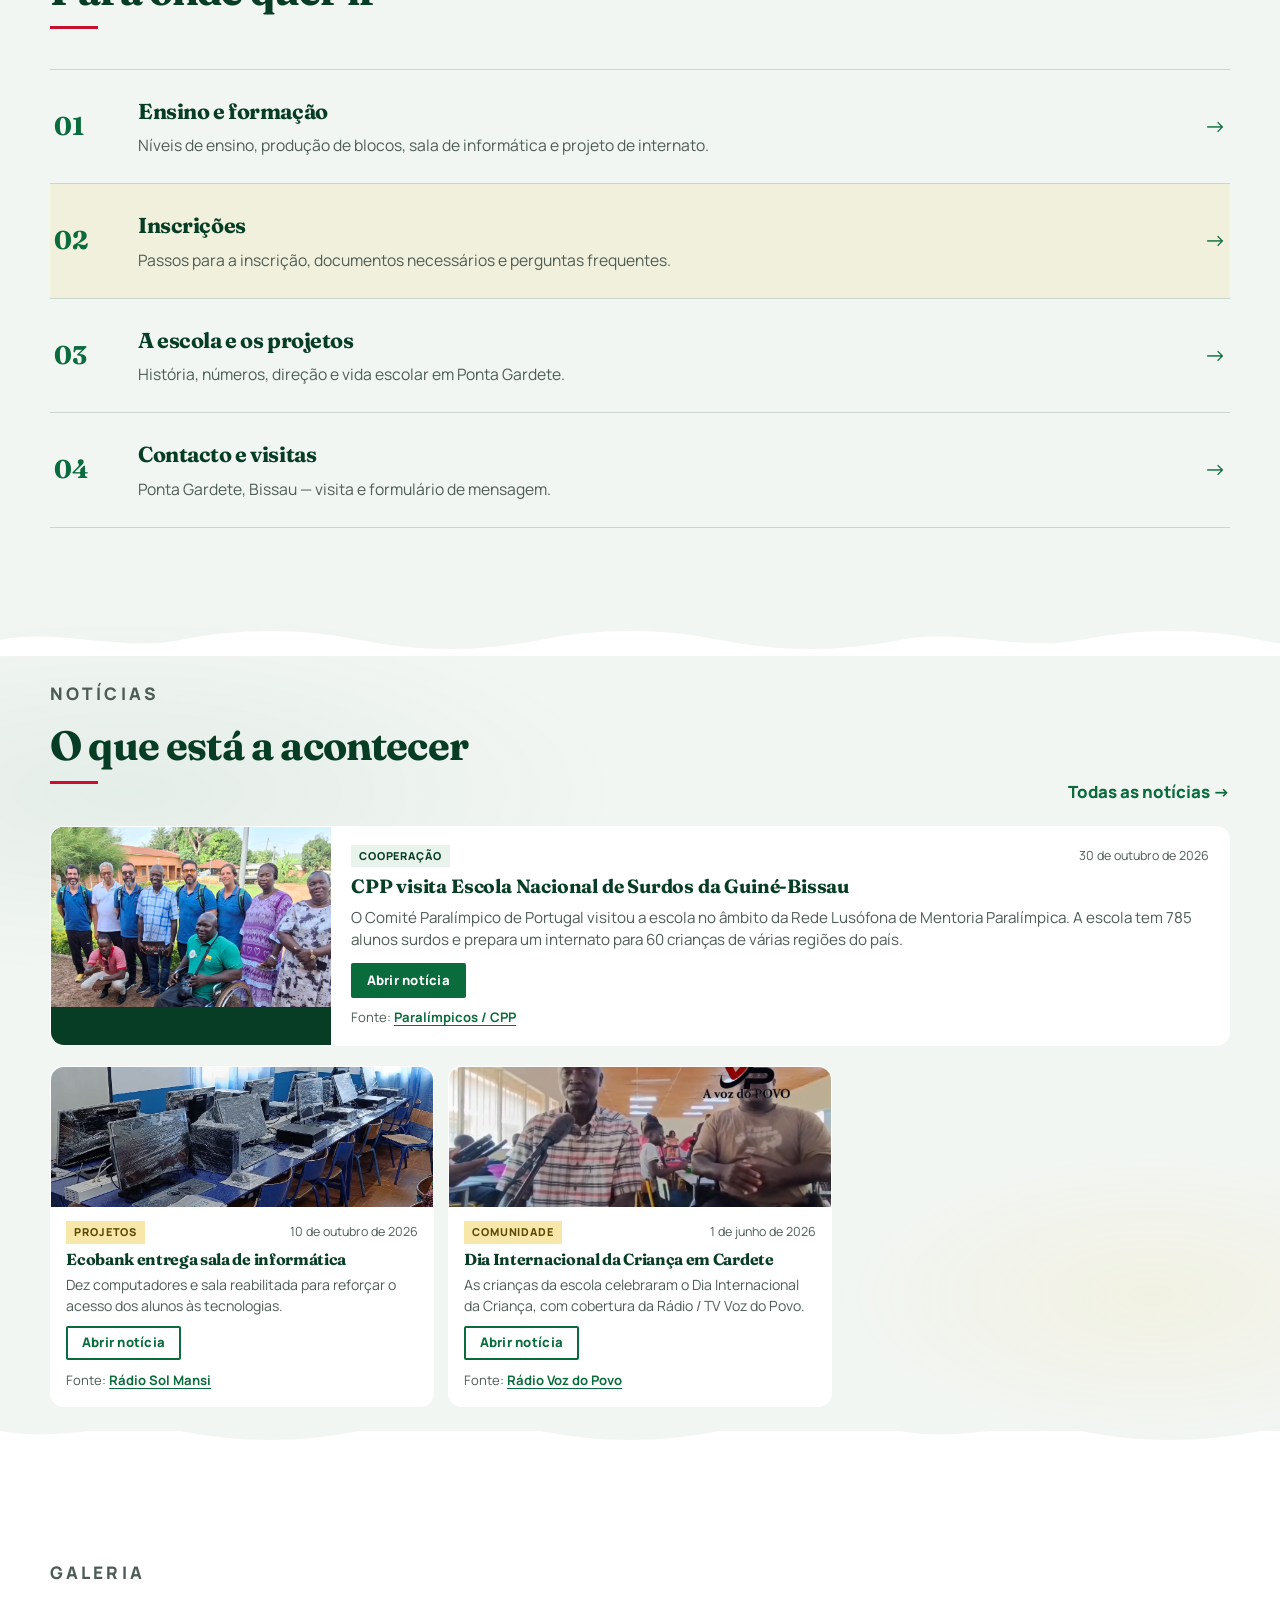
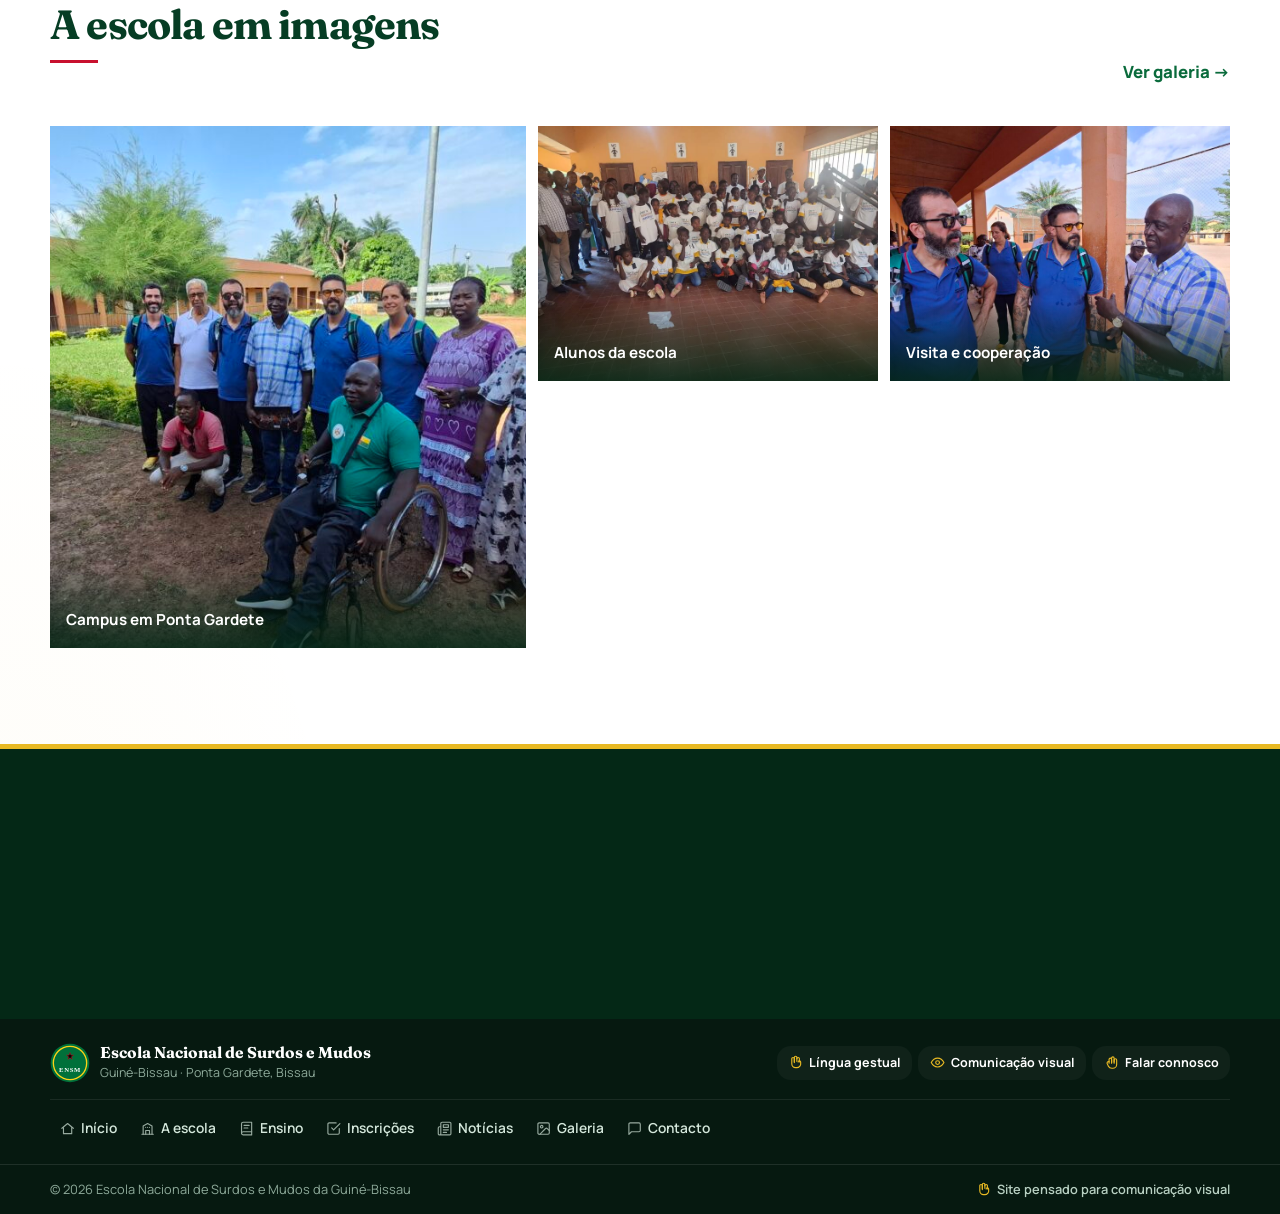
==== commit 765d04f0: "Atualização 0.1 Co-authored-by: Cursor <cursoragent@cursor.com>" ====
--- a/index.html
+++ b/index.html
@@ -8,17 +8,17 @@
   <link rel="icon" href="img/logo.svg" type="image/svg+xml">
   <link rel="preconnect" href="https://fonts.googleapis.com">
   <link rel="preconnect" href="https://fonts.gstatic.com" crossorigin>
-  <link href="https://fonts.googleapis.com/css2?family=Source+Sans+3:wght@400;600;700&family=Source+Serif+4:wght@600;700&display=swap" rel="stylesheet">
+  <link href="https://fonts.googleapis.com/css2?family=Fraunces:opsz,wght@9..144,500;9..144,700&family=Manrope:wght@400;500;600;700;800&display=swap" rel="stylesheet">
   <link rel="stylesheet" href="css/style.css">
 </head>
-<body>
+<body class="pagina-inicio">
 
   <a class="skip-link" href="#conteudo">Ir para o conteúdo principal</a>
 
   <div class="topbar">
     <div class="container">
-      <span>Educação, língua gestual e inclusão para pessoas surdas</span>
-      <span>Contacto: <a href="contacto.html">[+245 000 000 000]</a></span>
+      <span>Educação · Língua gestual · Inclusão</span>
+      <span><a href="contacto.html">Ponta Gardete, Bissau</a></span>
     </div>
   </div>
 
@@ -26,6 +26,7 @@
     <div class="container header-inner">
       <a class="brand" href="index.html" aria-label="Escola Nacional de Surdos e Mudos da Guiné-Bissau, página inicial">
         <img src="img/logo.svg" alt="" width="56" height="56">
+        <span class="brand-gesto" title="Língua gestual" aria-hidden="true"><svg class="ico" aria-hidden="true"><use href="img/icons.svg#ico-gesto"></use></svg></span>
         <span class="brand-text">
           <strong>Escola Nacional de Surdos e Mudos</strong>
           <small>Guiné-Bissau</small>
@@ -39,13 +40,13 @@
 
       <nav id="menu" class="main-nav" aria-label="Principal">
         <ul>
-          <li><a href="index.html" aria-current="page">Início</a></li>
-          <li><a href="sobre.html">A escola</a></li>
-          <li><a href="ensino.html">Ensino</a></li>
-          <li><a href="inscricoes.html">Inscrições</a></li>
-          <li><a href="noticias.html">Notícias</a></li>
-          <li><a href="galeria.html">Galeria</a></li>
-          <li><a href="contacto.html">Contacto</a></li>
+          <li><a href="index.html" aria-current="page"><svg class="ico" aria-hidden="true"><use href="img/icons.svg#ico-inicio"></use></svg> Início</a></li>
+          <li><a href="sobre.html"><svg class="ico" aria-hidden="true"><use href="img/icons.svg#ico-escola"></use></svg> A escola</a></li>
+          <li><a href="ensino.html"><svg class="ico" aria-hidden="true"><use href="img/icons.svg#ico-ensino"></use></svg> Ensino</a></li>
+          <li><a href="inscricoes.html"><svg class="ico" aria-hidden="true"><use href="img/icons.svg#ico-inscricoes"></use></svg> Inscrições</a></li>
+          <li><a href="noticias.html"><svg class="ico" aria-hidden="true"><use href="img/icons.svg#ico-noticias"></use></svg> Notícias</a></li>
+          <li><a href="galeria.html"><svg class="ico" aria-hidden="true"><use href="img/icons.svg#ico-galeria"></use></svg> Galeria</a></li>
+          <li><a href="contacto.html"><svg class="ico" aria-hidden="true"><use href="img/icons.svg#ico-contacto"></use></svg> Contacto</a></li>
         </ul>
       </nav>
     </div>
@@ -53,191 +54,267 @@
 
   <main id="conteudo">
 
-    <!-- Destaque principal -->
-    <section class="hero" aria-labelledby="titulo-inicio">
+    <section class="hero" aria-labelledby="titulo-inicio" data-hero-rotator>
       <div class="hero-slides" aria-hidden="true">
-        <img class="hero-slide is-active" src="img/hero/slide-1.svg" alt="" width="1600" height="900">
-        <img class="hero-slide" src="img/hero/slide-2.svg" alt="" width="1600" height="900">
-        <img class="hero-slide" src="img/hero/slide-3.svg" alt="" width="1600" height="900">
-      </div>
-      <div class="container">
-        <p class="eyebrow">Bem-vindos</p>
+        <figure class="hero-slide is-active" data-titulo="CPP visita a Escola Nacional de Surdos" data-meta="Cooperação · outubro 2026" data-link="noticias.html#noticia-cpp">
+          <img src="img/noticias/cpp-visita.jpg" alt="" width="1600" height="900">
+        </figure>
+        <figure class="hero-slide" data-titulo="Campus e comunidade escolar" data-meta="Escola · outubro 2026" data-link="sobre.html">
+          <img src="img/noticias/cpp-escola-1.jpg" alt="" width="1600" height="900">
+        </figure>
+        <figure class="hero-slide" data-titulo="Alunos e vida na escola" data-meta="Comunidade · Capital FM" data-link="noticias.html#noticia-capital">
+          <img src="img/noticias/capital-fm.jpg" alt="" width="1600" height="900">
+        </figure>
+        <figure class="hero-slide" data-titulo="Reportagem em vídeo na escola" data-meta="Media · vídeo" data-link="noticias.html#noticia-video">
+          <img src="img/noticias/youtube-escola.jpg" alt="" width="1600" height="900">
+        </figure>
+        <figure class="hero-slide" data-titulo="Instalações e trabalho diário" data-meta="Escola · outubro 2026" data-link="galeria.html">
+          <img src="img/noticias/cpp-escola-3.jpg" alt="" width="1600" height="900">
+        </figure>
+      </div>
+
+      <div class="hero-shade" aria-hidden="true"></div>
+
+      <div class="container hero-core">
+        <p class="hero-marca">ENSM · Guiné-Bissau</p>
         <h1 id="titulo-inicio">Educar com dignidade, comunicar sem barreiras</h1>
-        <p class="lead">A Escola Nacional de Surdos e Mudos da Guiné-Bissau dedica-se ao ensino, à formação e à inclusão de crianças, jovens e adultos surdos, valorizando a língua gestual e a identidade de cada aluno.</p>
+        <p class="lead">Campus em Ponta Gardete, Bissau — inaugurado em 2014. 785 alunos surdos, ensino pré-escolar, regular e formação profissional, com projetos de internato, informática e produção de blocos.</p>
         <div class="btn-row">
           <a class="btn btn-amarelo" href="inscricoes.html">Como me inscrever</a>
           <a class="btn btn-fantasma" href="sobre.html">Conhecer a escola</a>
         </div>
       </div>
-      <button class="hero-pausa" type="button" hidden>Pausar imagens</button>
-    </section>
+
+      <div class="hero-rail">
+        <div class="container hero-rail-inner">
+          <div class="hero-news" aria-live="polite">
+            <span class="hero-news-label">Em destaque</span>
+            <a class="hero-news-titulo" href="noticias.html">CPP visita a Escola Nacional de Surdos</a>
+            <span class="hero-news-meta">Cooperação · outubro 2026</span>
+          </div>
+          <div class="hero-controls">
+            <div class="hero-dots" role="tablist" aria-label="Imagens das notícias"></div>
+            <button class="hero-pausa" type="button" hidden>Pausar</button>
+          </div>
+        </div>
+      </div>
+    </section>
+
     <div class="stripe" aria-hidden="true"></div>
 
-    <!-- Apresentação -->
-    <section class="section" aria-labelledby="titulo-apresentacao">
-      <div class="container split">
-        <div>
+    <section class="section intro-editorial" aria-labelledby="titulo-apresentacao">
+      <div class="container intro-grid">
+        <div class="intro-copy">
           <p class="eyebrow">A nossa escola</p>
           <h2 id="titulo-apresentacao">Uma escola que valoriza a língua gestual</h2>
-          <p class="texto-suave">A escola acolhe alunos surdos e com deficiência auditiva e promove um ambiente em que a língua gestual é o principal meio de ensino e de convivência. Trabalhamos com as famílias, os professores e a comunidade para que cada aluno desenvolva o seu potencial académico, social e profissional.</p>
+          <p class="texto-suave">Situada em Ponta Gardete, Bissau, a escola foi inaugurada em 2014 com o apoio da Cooperação Portuguesa. Conta hoje com 785 alunos surdos e capacidade para acolher até 1500. Oferecemos ensino pré-escolar, ensino regular e formação profissional, com a língua gestual no centro da aprendizagem.</p>
+          <p class="texto-suave">Está em preparação um internato para 60 crianças de várias regiões do país, para facilitar o acesso de quem vive longe da capital.</p>
           <a class="btn btn-verde" href="sobre.html">Saber mais sobre a escola</a>
         </div>
-
-        <div class="painel">
-          <h3>Os nossos compromissos</h3>
-          <ul class="checklist">
-            <li>Ensino acessível, com a língua gestual como base</li>
-            <li>Respeito pela identidade e cultura surda</li>
-            <li>Apoio pedagógico e psicossocial a cada aluno</li>
-            <li>Ligação permanente às famílias e à comunidade</li>
-          </ul>
-        </div>
-      </div>
-    </section>
-
-    <!-- Acesso rápido -->
-    <section class="section section-alt" aria-labelledby="titulo-acesso">
+        <aside class="intro-aside" aria-labelledby="titulo-compromissos">
+          <p class="aside-kicker">Em destaque</p>
+          <h3 id="titulo-compromissos">Factos da escola</h3>
+          <ol class="compromisso-lista">
+            <li><span>785</span> Alunos surdos atualmente</li>
+            <li><span>1500</span> Capacidade de acolhimento</li>
+            <li><span>2014</span> Inauguração do campus atual</li>
+            <li><span>60</span> Lugares previstos no internato</li>
+          </ol>
+        </aside>
+      </div>
+    </section>
+
+    <section class="section section-caminho" aria-labelledby="titulo-acesso">
       <div class="container">
         <div class="section-head">
           <p class="eyebrow">Acesso rápido</p>
-          <h2 id="titulo-acesso">Encontre o que procura</h2>
-        </div>
-
-        <div class="grid">
-          <a class="card" href="ensino.html">
-            <span class="numero" aria-hidden="true">01</span>
-            <h3>Ensino e formação</h3>
-            <p>Níveis de ensino, apoios à aprendizagem e formação para professores e técnicos.</p>
-            <span class="ver-mais">Ver níveis de ensino →</span>
+          <h2 id="titulo-acesso">Para onde quer ir</h2>
+        </div>
+
+        <div class="caminho-lista">
+          <a class="caminho" href="ensino.html">
+            <span class="caminho-num">01</span>
+            <span class="caminho-corpo">
+              <strong>Ensino e formação</strong>
+              <span>Níveis de ensino, produção de blocos, sala de informática e projeto de internato.</span>
+            </span>
+            <span class="caminho-seta" aria-hidden="true">→</span>
           </a>
-          <a class="card card--amarelo" href="inscricoes.html">
-            <span class="numero" aria-hidden="true">02</span>
-            <h3>Inscrições</h3>
-            <p>Passos para a inscrição, documentos necessários e perguntas frequentes.</p>
-            <span class="ver-mais">Ver como me inscrever →</span>
+          <a class="caminho caminho--destaque" href="inscricoes.html">
+            <span class="caminho-num">02</span>
+            <span class="caminho-corpo">
+              <strong>Inscrições</strong>
+              <span>Passos para a inscrição, documentos necessários e perguntas frequentes.</span>
+            </span>
+            <span class="caminho-seta" aria-hidden="true">→</span>
           </a>
-          <a class="card card--vermelho" href="contacto.html">
-            <span class="numero" aria-hidden="true">03</span>
-            <h3>Contacto e visitas</h3>
-            <p>Morada, horário de atendimento e formulário para enviar a sua mensagem.</p>
-            <span class="ver-mais">Falar connosco →</span>
+          <a class="caminho" href="sobre.html">
+            <span class="caminho-num">03</span>
+            <span class="caminho-corpo">
+              <strong>A escola e os projetos</strong>
+              <span>História, números, direção e vida escolar em Ponta Gardete.</span>
+            </span>
+            <span class="caminho-seta" aria-hidden="true">→</span>
           </a>
-        </div>
-      </div>
-    </section>
-
-    <!-- Notícias -->
-    <section class="section" aria-labelledby="titulo-noticias-inicio">
+          <a class="caminho" href="contacto.html">
+            <span class="caminho-num">04</span>
+            <span class="caminho-corpo">
+              <strong>Contacto e visitas</strong>
+              <span>Ponta Gardete, Bissau — visita e formulário de mensagem.</span>
+            </span>
+            <span class="caminho-seta" aria-hidden="true">→</span>
+          </a>
+        </div>
+      </div>
+    </section>
+
+    <section class="section section-noticias-onda" aria-labelledby="titulo-noticias-inicio">
+      <div class="onda onda--topo" aria-hidden="true"></div>
       <div class="container">
-        <div class="section-head">
-          <p class="eyebrow">Notícias</p>
-          <h2 id="titulo-noticias-inicio">Notícias da escola</h2>
-          <p>Notícias publicadas sobre a escola em fontes públicas.</p>
-        </div>
-
-        <div class="noticias-grid">
-          <article class="noticia">
+        <div class="section-head section-head--row">
+          <div>
+            <p class="eyebrow">Notícias</p>
+            <h2 id="titulo-noticias-inicio">O que está a acontecer</h2>
+          </div>
+          <a class="liga-texto" href="noticias.html">Todas as notícias →</a>
+        </div>
+
+        <article class="noticia noticia--capa">
+          <div class="noticia-capa-media">
+            <div class="noticia-foto">
+              <img src="img/noticias/cpp-visita.jpg" alt="Visita do Comité Paralímpico de Portugal à Escola Nacional de Surdos" width="900" height="560" loading="lazy">
+            </div>
+            <span class="noticia-onda-borda" aria-hidden="true"></span>
+          </div>
+          <div class="noticia-capa-corpo">
             <div class="noticia-meta">
-              <span class="etiqueta etiqueta--amarela">Projetos</span>
-              <time datetime="2022-07-01">1 de julho de 2022</time>
-            </div>
-            <h3>Escola Nacional de Surdos e Mudos inaugura projeto de produção de blocos</h3>
-            <p>Um grupo de dez jovens da Associação dos Surdos e Mudos passa a produzir blocos para a construção civil, com financiamento da Enabel e formação em colaboração com a União Europeia.</p>
-            <p class="fonte">Fonte: <a href="https://www.odemocratagb.com/?p=39193">O Democrata GB</a></p>
+              <span class="etiqueta">Cooperação</span>
+              <time datetime="2026-10-30">30 de outubro de 2026</time>
+            </div>
+            <h3>CPP visita Escola Nacional de Surdos da Guiné-Bissau</h3>
+            <p>O Comité Paralímpico de Portugal visitou a escola no âmbito da Rede Lusófona de Mentoria Paralímpica. A escola tem 785 alunos surdos e prepara um internato para 60 crianças de várias regiões do país.</p>
+            <a class="btn btn-verde" href="noticias.html#noticia-cpp">Abrir notícia</a>
+            <p class="fonte">Fonte: <a href="https://paralimpicos.pt/blog/2026/10/30/cpp-visita-escola-nacional-de-surdos-da-guine-bissau/" rel="noopener noreferrer" target="_blank">Paralímpicos / CPP</a></p>
+          </div>
+        </article>
+
+        <div class="noticias-trilhas" style="margin-top: 1.25rem;">
+          <article class="noticia noticia--trilha">
+            <div class="noticia-foto">
+              <img src="img/noticias/ecobank-informatica.jpg" alt="Sala de informática reabilitada pela Ecobank" width="480" height="320" loading="lazy">
+            </div>
+            <div class="noticia-trilha-corpo">
+              <div class="noticia-meta">
+                <span class="etiqueta etiqueta--amarela">Projetos</span>
+                <time datetime="2026-10-10">10 de outubro de 2026</time>
+              </div>
+              <h3>Ecobank entrega sala de informática</h3>
+              <p>Dez computadores e sala reabilitada para reforçar o acesso dos alunos às tecnologias.</p>
+              <a class="btn btn-contorno" href="noticias.html#noticia-ecobank">Abrir notícia</a>
+              <p class="fonte">Fonte: <a href="https://www.facebook.com/radiosolmansi.net/posts/ecobank-entrega-sala-de-inform%C3%A1tica-reabilitada-%C3%A0-escola-nacional-de-surdos-e-mu/1638526888286650/" rel="noopener noreferrer" target="_blank">Rádio Sol Mansi</a></p>
+            </div>
           </article>
-        </div>
-
-        <p class="ver-todas"><a class="btn btn-contorno" href="noticias.html">Ver todas as notícias</a></p>
-      </div>
-    </section>
-
-    <!-- Galeria em destaque -->
-    <section class="section section-alt" aria-labelledby="titulo-galeria-inicio">
+          <article class="noticia noticia--trilha">
+            <div class="noticia-foto">
+              <img src="img/noticias/dia-crianca.jpg" alt="Celebração do Dia Internacional da Criança na escola" width="480" height="320" loading="lazy">
+            </div>
+            <div class="noticia-trilha-corpo">
+              <div class="noticia-meta">
+                <span class="etiqueta etiqueta--amarela">Comunidade</span>
+                <time datetime="2026-06-01">1 de junho de 2026</time>
+              </div>
+              <h3>Dia Internacional da Criança em Cardete</h3>
+              <p>As crianças da escola celebraram o Dia Internacional da Criança, com cobertura da Rádio / TV Voz do Povo.</p>
+              <a class="btn btn-contorno" href="noticias.html#noticia-dia-crianca">Abrir notícia</a>
+              <p class="fonte">Fonte: <a href="https://www.facebook.com/watch/?v=972351908730927" rel="noopener noreferrer" target="_blank">Rádio Voz do Povo</a></p>
+            </div>
+          </article>
+        </div>
+      </div>
+      <div class="onda onda--base" aria-hidden="true"></div>
+    </section>
+
+    <section class="section section-mosaico" aria-labelledby="titulo-galeria-inicio">
       <div class="container">
-        <div class="section-head">
-          <p class="eyebrow">Galeria</p>
-          <h2 id="titulo-galeria-inicio">A escola em imagens</h2>
-          <p>Momentos de aulas, atividades e encontros com as famílias.</p>
-        </div>
-
-        <ul class="galeria galeria--compacta">
+        <div class="section-head section-head--row">
+          <div>
+            <p class="eyebrow">Galeria</p>
+            <h2 id="titulo-galeria-inicio">A escola em imagens</h2>
+          </div>
+          <a class="liga-texto" href="galeria.html">Ver galeria →</a>
+        </div>
+
+        <ul class="mosaico">
           <li>
-            <figure class="galeria-item">
-              <img src="img/galeria/sala-de-aula.svg" alt="Espaço reservado para fotografia de uma aula de língua gestual" width="800" height="600" loading="lazy">
-              <figcaption>Aula de língua gestual</figcaption>
+            <figure class="mosaico-item">
+              <img src="img/noticias/cpp-escola-1.jpg" alt="Delegação e equipa da escola no campus" width="800" height="600" loading="lazy">
+              <figcaption>Campus em Ponta Gardete</figcaption>
             </figure>
           </li>
           <li>
-            <figure class="galeria-item">
-              <img src="img/galeria/biblioteca.svg" alt="Espaço reservado para fotografia da biblioteca da escola" width="800" height="600" loading="lazy">
-              <figcaption>Biblioteca da escola</figcaption>
+            <figure class="mosaico-item">
+              <img src="img/noticias/capital-fm.jpg" alt="Alunos da Escola Nacional de Surdos e Mudos" width="800" height="600" loading="lazy">
+              <figcaption>Alunos da escola</figcaption>
             </figure>
           </li>
           <li>
-            <figure class="galeria-item">
-              <img src="img/galeria/encontro-familias.svg" alt="Espaço reservado para fotografia de um encontro com as famílias" width="800" height="600" loading="lazy">
-              <figcaption>Encontro com as famílias</figcaption>
+            <figure class="mosaico-item">
+              <img src="img/noticias/cpp-escola-3.jpg" alt="Momento da visita à escola" width="800" height="600" loading="lazy">
+              <figcaption>Visita e cooperação</figcaption>
             </figure>
           </li>
           <li>
-            <figure class="galeria-item">
-              <img src="img/galeria/atividade-desportiva.svg" alt="Espaço reservado para fotografia do torneio de futsal inclusivo" width="800" height="600" loading="lazy">
-              <figcaption>Torneio de futsal inclusivo</figcaption>
+            <figure class="mosaico-item">
+              <img src="img/noticias/youtube-escola.jpg" alt="Reportagem em vídeo na escola" width="800" height="600" loading="lazy">
+              <figcaption>Reportagem na escola</figcaption>
             </figure>
           </li>
         </ul>
-
-        <p class="ver-todas"><a class="btn btn-verde" href="galeria.html">Ver galeria completa</a></p>
-      </div>
-    </section>
-
-    <!-- Chamada para ação -->
+      </div>
+    </section>
+
     <section class="cta" aria-labelledby="titulo-cta">
-      <div class="container">
-        <h2 id="titulo-cta">Tem dúvidas sobre a escola?</h2>
-        <p>Pode contactar-nos por telefone, por email, por mensagem escrita ou visitar-nos presencialmente. A equipa terá todo o gosto em ajudar.</p>
-        <a class="btn btn-amarelo" href="contacto.html">Falar com a escola</a>
+      <div class="container cta-inner">
+        <div>
+          <h2 id="titulo-cta">Visite-nos em Ponta Gardete</h2>
+          <p>Escola Nacional de Surdos e Mudos, Bissau. Peça informações de inscrição ou marque uma visita.</p>
+        </div>
+        <a class="btn btn-amarelo" href="contacto.html">Contacto</a>
       </div>
     </section>
 
   </main>
 
   <footer class="site-footer">
-    <div class="container footer-grid">
-      <div>
+    <div class="container footer-main">
+      <div class="footer-top">
         <div class="footer-brand">
-          <img src="img/logo.svg" alt="" width="48" height="48">
-          <strong>Escola Nacional de Surdos e Mudos da Guiné-Bissau</strong>
-        </div>
-        <p>Educação, língua gestual e inclusão para pessoas surdas.</p>
-      </div>
-
-      <div>
-        <h3>Navegação</h3>
-        <ul>
-          <li><a href="index.html">Início</a></li>
-          <li><a href="sobre.html">A escola</a></li>
-          <li><a href="ensino.html">Ensino</a></li>
-          <li><a href="inscricoes.html">Inscrições</a></li>
-          <li><a href="noticias.html">Notícias</a></li>
-          <li><a href="galeria.html">Galeria</a></li>
-          <li><a href="contacto.html">Contacto</a></li>
-        </ul>
-      </div>
-
-      <div>
-        <h3>Contacto</h3>
-        <ul>
-          <li>[Endereço completo], Bissau, Guiné-Bissau</li>
-          <li>Telefone: [+245 000 000 000]</li>
-          <li>Email: [email@escola]</li>
-        </ul>
-      </div>
+          <img src="img/logo.svg" alt="" width="40" height="40">
+          <div>
+            <strong>Escola Nacional de Surdos e Mudos</strong>
+            <span>Guiné-Bissau · Ponta Gardete, Bissau</span>
+          </div>
+        </div>
+        <div class="footer-gesto" aria-label="Comunicação visual">
+          <a class="footer-gesto-item" href="sobre.html"><svg class="ico" aria-hidden="true"><use href="img/icons.svg#ico-gesto"></use></svg> Língua gestual</a>
+          <a class="footer-gesto-item" href="ensino.html"><svg class="ico" aria-hidden="true"><use href="img/icons.svg#ico-olho"></use></svg> Comunicação visual</a>
+          <a class="footer-gesto-item" href="contacto.html"><svg class="ico" aria-hidden="true"><use href="img/icons.svg#ico-maos"></use></svg> Falar connosco</a>
+        </div>
+      </div>
+      <ul class="footer-nav" aria-label="Rodapé">
+        <li><a href="index.html"><svg class="ico" aria-hidden="true"><use href="img/icons.svg#ico-inicio"></use></svg> Início</a></li>
+        <li><a href="sobre.html"><svg class="ico" aria-hidden="true"><use href="img/icons.svg#ico-escola"></use></svg> A escola</a></li>
+        <li><a href="ensino.html"><svg class="ico" aria-hidden="true"><use href="img/icons.svg#ico-ensino"></use></svg> Ensino</a></li>
+        <li><a href="inscricoes.html"><svg class="ico" aria-hidden="true"><use href="img/icons.svg#ico-inscricoes"></use></svg> Inscrições</a></li>
+        <li><a href="noticias.html"><svg class="ico" aria-hidden="true"><use href="img/icons.svg#ico-noticias"></use></svg> Notícias</a></li>
+        <li><a href="galeria.html"><svg class="ico" aria-hidden="true"><use href="img/icons.svg#ico-galeria"></use></svg> Galeria</a></li>
+        <li><a href="contacto.html"><svg class="ico" aria-hidden="true"><use href="img/icons.svg#ico-contacto"></use></svg> Contacto</a></li>
+      </ul>
     </div>
-
     <div class="footer-bottom">
       <div class="container">
-        <p>© <span id="ano">2026</span> Escola Nacional de Surdos e Mudos da Guiné-Bissau. Todos os direitos reservados.</p>
+        <p>© <span id="ano">2026</span> Escola Nacional de Surdos e Mudos da Guiné-Bissau</p>
+        <p class="footer-sinal"><svg class="ico" aria-hidden="true"><use href="img/icons.svg#ico-gesto"></use></svg> Site pensado para comunicação visual</p>
       </div>
     </div>
   </footer>
--- a/css/style.css
+++ b/css/style.css
@@ -1,27 +1,32 @@
 /* =========================================================
    Escola Nacional de Surdos e Mudos da Guiné-Bissau
-   Folha de estilos principal
+   Folha de estilos principal — interface editorial institucional
    ========================================================= */
 
 :root {
-  --verde: #00703a;
-  --verde-escuro: #00502a;
-  --verde-claro: #e7f3ec;
-  --amarelo: #fcd116;
-  --vermelho: #ce1126;
-  --texto: #1f2a24;
-  --texto-suave: #4a5650;
+  --verde: #0a6b3c;
+  --verde-escuro: #063d24;
+  --verde-profundo: #042816;
+  --verde-claro: #e8f3ec;
+  --amarelo: #e8b923;
+  --vermelho: #c8102e;
+  --texto: #152019;
+  --texto-suave: #4d5c54;
   --branco: #ffffff;
-  --fundo: #f5f7f4;
-  --borda: #d8e0d9;
-  --sombra: 0 8px 24px rgba(0, 40, 20, 0.08);
-  --raio: 12px;
-  --larg: 1160px;
-  --fonte-titulo: "Source Serif 4", Georgia, "Times New Roman", serif;
-  --fonte-texto: "Source Sans 3", "Segoe UI", Roboto, Arial, sans-serif;
-}
-
-/* ---------- Base ---------- */
+  --fundo: #f2f6f3;
+  --fundo-quente: #eef3ef;
+  --borda: #c9d6cd;
+  --borda-invisivel: transparent;
+  --sombra: 0 10px 28px rgba(4, 40, 22, 0.08);
+  --raio: 14px;
+  --larg: 1180px;
+  --fonte-titulo: "Fraunces", Georgia, "Times New Roman", serif;
+  --fonte-texto: "Manrope", "Segoe UI", sans-serif;
+  --header-h: 72px;
+  --header-float: 0.85rem;
+  --topbar-h: 2.15rem;
+}
+
 *,
 *::before,
 *::after {
@@ -31,19 +36,26 @@
 html {
   scroll-behavior: smooth;
   -webkit-text-size-adjust: 100%;
+  scroll-padding-top: calc(var(--topbar-h) + var(--header-h) + var(--header-float) + 1rem);
 }
 
 body {
   margin: 0;
   font-family: var(--fonte-texto);
-  font-size: 1.0625rem;
+  font-size: clamp(0.98rem, 0.92rem + 0.3vw, 1.05rem);
   line-height: 1.65;
   color: var(--texto);
-  background: var(--branco);
+  background:
+    radial-gradient(ellipse 80% 50% at 100% 0%, rgba(10, 107, 60, 0.06), transparent 55%),
+    radial-gradient(ellipse 60% 40% at 0% 100%, rgba(232, 185, 35, 0.05), transparent 50%),
+    var(--branco);
   -webkit-font-smoothing: antialiased;
-}
-
-img {
+  overflow-x: clip;
+}
+
+img,
+video,
+iframe {
   max-width: 100%;
   height: auto;
   display: block;
@@ -58,25 +70,22 @@
   color: var(--verde-escuro);
 }
 
-h1,
-h2,
-h3 {
+h1, h2, h3 {
   font-family: var(--fonte-titulo);
-  line-height: 1.2;
+  font-weight: 700;
+  line-height: 1.15;
   color: var(--verde-escuro);
-  margin: 0 0 0.6em;
-}
-
-h1 { font-size: clamp(2.1rem, 5vw, 3.4rem); }
-h2 { font-size: clamp(1.7rem, 3.2vw, 2.3rem); }
-h3 { font-size: 1.3rem; }
-
-p {
-  margin: 0 0 1em;
-}
-
-ul,
-ol {
+  margin: 0 0 0.55em;
+  letter-spacing: -0.02em;
+}
+
+h1 { font-size: clamp(2.35rem, 5.5vw, 3.75rem); }
+h2 { font-size: clamp(1.85rem, 3.4vw, 2.55rem); }
+h3 { font-size: 1.28rem; }
+
+p { margin: 0 0 1em; }
+
+ul, ol {
   margin: 0;
   padding: 0;
 }
@@ -85,7 +94,6 @@
   outline: 3px solid var(--amarelo);
   outline-offset: 3px;
   box-shadow: 0 0 0 6px var(--verde-escuro);
-  border-radius: 4px;
 }
 
 .container {
@@ -113,34 +121,38 @@
   background: var(--amarelo);
   color: #111;
   padding: 0.7rem 1rem;
-  border-radius: 8px;
   font-weight: 700;
   text-decoration: none;
 }
 
-.skip-link:focus {
-  top: 1rem;
-}
-
-[hidden] {
-  display: none !important;
-}
+.skip-link:focus { top: 1rem; }
+
+[hidden] { display: none !important; }
 
 .eyebrow {
   display: inline-block;
-  margin: 0 0 0.9rem;
-  color: var(--verde);
-  font-weight: 700;
-  font-size: 0.85rem;
-  letter-spacing: 0.14em;
+  margin: 0 0 0.85rem;
+  color: var(--vermelho);
+  font-weight: 800;
+  font-size: 0.78rem;
+  letter-spacing: 0.18em;
   text-transform: uppercase;
 }
 
-/* ---------- Barra superior ---------- */
+/* ---------- Topbar ---------- */
 .topbar {
-  background: var(--verde-escuro);
-  color: #dcebe2;
-  font-size: 0.92rem;
+  position: fixed;
+  top: 0;
+  left: 0;
+  right: 0;
+  z-index: 120;
+  background: rgba(4, 40, 22, 0.82);
+  backdrop-filter: blur(10px);
+  -webkit-backdrop-filter: blur(10px);
+  color: #b8d0c2;
+  font-size: 0.84rem;
+  font-weight: 500;
+  letter-spacing: 0.04em;
 }
 
 .topbar .container {
@@ -148,27 +160,44 @@
   justify-content: space-between;
   flex-wrap: wrap;
   gap: 0.25rem 1.5rem;
-  padding: 0.55rem 0;
+  padding: 0.5rem 0;
 }
 
 .topbar a {
-  color: #ffffff;
-  font-weight: 600;
+  color: #fff;
+  font-weight: 700;
   text-decoration: none;
 }
 
-.topbar a:hover {
-  text-decoration: underline;
-}
-
-/* ---------- Cabeçalho e menu ---------- */
+.topbar a:hover { text-decoration: underline; }
+
+/* ---------- Header flutuante (por cima de todas as páginas) ---------- */
 .site-header {
-  position: sticky;
-  top: 0;
-  z-index: 100;
-  background: var(--branco);
-  border-bottom: 1px solid var(--borda);
-  box-shadow: 0 2px 10px rgba(0, 0, 0, 0.04);
+  position: fixed;
+  top: calc(var(--topbar-h) + var(--header-float));
+  left: 50%;
+  transform: translateX(-50%);
+  z-index: 110;
+  width: min(100% - 1.75rem, var(--larg));
+  margin: 0;
+  padding: 0 0.85rem;
+  background: rgba(255, 255, 255, 0.9);
+  backdrop-filter: blur(16px) saturate(1.2);
+  -webkit-backdrop-filter: blur(16px) saturate(1.2);
+  border: 1px solid var(--borda-invisivel);
+  border-radius: calc(var(--raio) + 4px);
+  box-shadow:
+    0 1px 0 rgba(255, 255, 255, 0.7) inset,
+    0 10px 36px rgba(4, 40, 22, 0.12);
+  transition: box-shadow 0.25s ease, background 0.25s ease;
+  overflow: visible;
+}
+
+.site-header .container,
+.site-header .header-inner {
+  width: 100%;
+  max-width: none;
+  margin: 0;
 }
 
 .header-inner {
@@ -176,73 +205,129 @@
   align-items: center;
   justify-content: space-between;
   gap: 1rem;
-  min-height: 84px;
+  min-height: var(--header-h);
+  position: relative;
 }
 
 .brand {
   display: flex;
   align-items: center;
-  gap: 0.8rem;
+  gap: 0.75rem;
   text-decoration: none;
   color: var(--verde-escuro);
 }
 
 .brand img {
-  width: 56px;
-  height: 56px;
+  width: 52px;
+  height: 52px;
   flex-shrink: 0;
+}
+
+.brand-gesto {
+  display: grid;
+  place-items: center;
+  width: 40px;
+  height: 40px;
+  flex-shrink: 0;
+  border-radius: 50%;
+  background: var(--verde-claro);
+  color: var(--verde);
+  transition: transform 0.35s ease, background 0.25s, color 0.25s;
+}
+
+.brand:hover .brand-gesto,
+.brand:focus-visible .brand-gesto {
+  background: var(--amarelo);
+  color: var(--verde-profundo);
+  transform: rotate(-12deg) scale(1.08);
+}
+
+.brand-gesto .ico {
+  width: 22px;
+  height: 22px;
 }
 
 .brand-text strong {
   display: block;
   font-family: var(--fonte-titulo);
-  font-size: 1.08rem;
+  font-size: 1.05rem;
   line-height: 1.2;
+  letter-spacing: -0.01em;
 }
 
 .brand-text small {
   display: block;
-  font-size: 0.8rem;
-  letter-spacing: 0.14em;
+  font-size: 0.72rem;
+  letter-spacing: 0.16em;
   text-transform: uppercase;
   color: var(--texto-suave);
-  font-weight: 600;
+  font-weight: 700;
+}
+
+.ico {
+  width: 1.15em;
+  height: 1.15em;
+  flex-shrink: 0;
+  display: block;
+  fill: none;
+  stroke: currentColor;
+  stroke-width: 1.8;
+  stroke-linecap: round;
+  stroke-linejoin: round;
 }
 
 .main-nav ul {
   display: flex;
-  gap: 0.2rem;
+  gap: 0.15rem;
   list-style: none;
 }
 
 .main-nav a {
-  display: block;
+  display: inline-flex;
+  align-items: center;
+  gap: 0.4rem;
   position: relative;
   white-space: nowrap;
-  padding: 0.6rem 0.85rem;
+  padding: 0.55rem 0.7rem;
   color: var(--texto);
   font-weight: 600;
+  font-size: 0.9rem;
   text-decoration: none;
-  border-radius: 8px;
+  border-radius: calc(var(--raio) - 4px);
+  transition: color 0.2s, background 0.2s, transform 0.25s;
+}
+
+.main-nav a .ico {
+  width: 1.05rem;
+  height: 1.05rem;
+  opacity: 0.75;
+  transition: opacity 0.2s, transform 0.3s ease;
 }
 
 .main-nav a:hover {
+  color: var(--verde-escuro);
   background: var(--verde-claro);
-  color: var(--verde-escuro);
+}
+
+.main-nav a:hover .ico,
+.main-nav a[aria-current="page"] .ico {
+  opacity: 1;
+  color: var(--verde);
+  transform: translateY(-2px) rotate(-6deg);
 }
 
 .main-nav a[aria-current="page"] {
   color: var(--verde-escuro);
+  background: var(--verde-claro);
 }
 
 .main-nav a[aria-current="page"]::after {
   content: "";
   position: absolute;
-  left: 0.85rem;
-  right: 0.85rem;
-  bottom: 0.25rem;
-  height: 3px;
-  border-radius: 2px;
+  left: 0.7rem;
+  right: 0.7rem;
+  bottom: 0.12rem;
+  height: 2px;
   background: var(--vermelho);
 }
 
@@ -255,8 +340,9 @@
   font-weight: 700;
   color: var(--verde-escuro);
   background: var(--branco);
-  border: 2px solid var(--verde);
-  border-radius: 8px;
+  border: 2px solid var(--borda-invisivel);
+  border-radius: var(--raio);
+  box-shadow: inset 0 0 0 2px var(--verde);
   cursor: pointer;
 }
 
@@ -267,10 +353,9 @@
 
 .nav-toggle-barras span {
   display: block;
-  width: 20px;
+  width: 18px;
   height: 2px;
   background: currentColor;
-  border-radius: 2px;
 }
 
 /* ---------- Botões ---------- */
@@ -279,126 +364,59 @@
   align-items: center;
   justify-content: center;
   gap: 0.5rem;
-  padding: 0.85rem 1.5rem;
+  padding: 0.9rem 1.55rem;
   border: 2px solid transparent;
-  border-radius: 8px;
+  border-radius: 2px;
   font: inherit;
-  font-weight: 700;
+  font-weight: 800;
+  font-size: 0.95rem;
+  letter-spacing: 0.02em;
   line-height: 1.2;
   text-decoration: none;
   cursor: pointer;
-  transition: background-color 0.2s, color 0.2s, border-color 0.2s;
+  transition: background-color 0.2s, color 0.2s, border-color 0.2s, transform 0.2s;
 }
 
 .btn-verde {
   background: var(--verde);
-  color: #ffffff;
+  color: #fff;
 }
 
 .btn-verde:hover {
   background: var(--verde-escuro);
-  color: #ffffff;
+  color: #fff;
 }
 
 .btn-amarelo {
   background: var(--amarelo);
-  color: #1a1a1a;
+  color: #1a1608;
 }
 
 .btn-amarelo:hover {
-  background: #f2c500;
-  color: #000000;
+  background: #d4a61a;
+  color: #000;
 }
 
 .btn-fantasma {
   background: transparent;
-  color: #ffffff;
-  border-color: rgba(255, 255, 255, 0.8);
+  color: #fff;
+  border-color: rgba(255, 255, 255, 0.65);
 }
 
 .btn-fantasma:hover {
-  background: #ffffff;
+  background: #fff;
   color: var(--verde-escuro);
 }
 
-/* ---------- Hero (página inicial) ---------- */
-.hero {
-  position: relative;
-  overflow: hidden;
-  color: #ffffff;
-  background: linear-gradient(125deg, var(--verde-escuro) 0%, var(--verde) 65%, #0a8a4a 100%);
-  padding: clamp(4rem, 9vw, 7rem) 0;
-}
-
-.hero-slides {
-  position: absolute;
-  inset: 0;
-  z-index: 0;
-}
-
-.hero-slide {
-  position: absolute;
-  inset: 0;
-  width: 100%;
-  height: 100%;
-  object-fit: cover;
-  opacity: 0;
-  transition: opacity 1.4s ease-in-out;
-}
-
-.hero-slide.is-active {
-  opacity: 1;
-}
-
-.hero::after {
-  content: "";
-  position: absolute;
-  inset: 0;
-  z-index: 1;
-  background: linear-gradient(115deg, rgba(0, 62, 33, 0.9) 0%, rgba(0, 80, 42, 0.78) 55%, rgba(0, 80, 42, 0.5) 100%);
-  pointer-events: none;
-}
-
-.hero .container {
-  position: relative;
-  z-index: 2;
-}
-
-.hero-pausa {
-  position: absolute;
-  right: 1rem;
-  bottom: 1rem;
-  z-index: 3;
-  padding: 0.5rem 1rem;
-  font: inherit;
-  font-size: 0.9rem;
-  font-weight: 700;
-  color: #ffffff;
-  background: rgba(0, 0, 0, 0.3);
-  border: 1.5px solid rgba(255, 255, 255, 0.8);
-  border-radius: 999px;
-  cursor: pointer;
-}
-
-.hero-pausa:hover {
-  background: #ffffff;
-  color: var(--verde-escuro);
-}
-
-.hero .eyebrow {
-  color: var(--amarelo);
-}
-
-.hero h1 {
-  color: #ffffff;
-  max-width: 18em;
-}
-
-.hero .lead {
-  max-width: 42rem;
-  font-size: clamp(1.1rem, 2vw, 1.3rem);
-  color: #e4f2e9;
-  margin-bottom: 0;
+.btn-contorno {
+  background: transparent;
+  color: var(--verde);
+  border-color: var(--verde);
+}
+
+.btn-contorno:hover {
+  background: var(--verde);
+  color: #fff;
 }
 
 .btn-row {
@@ -408,8 +426,225 @@
   margin-top: 2rem;
 }
 
+/* ---------- Hero com notícias ---------- */
+.hero {
+  position: relative;
+  overflow: hidden;
+  min-height: min(92vh, 780px);
+  display: flex;
+  flex-direction: column;
+  justify-content: flex-end;
+  color: #fff;
+  background: var(--verde-profundo);
+}
+
+/* Hero compacto em páginas interiores (ex.: notícias) */
+.hero--pagina {
+  min-height: clamp(360px, 52vh, 520px);
+  height: auto;
+}
+
+.hero--pagina .hero-core {
+  padding:
+    calc(var(--topbar-h) + var(--header-h) + var(--header-float) + 1.75rem)
+    0 1.25rem;
+  max-width: 36rem;
+  width: min(100% - 2rem, 36rem);
+}
+
+.hero--pagina h1 {
+  font-size: clamp(1.85rem, 4vw, 2.6rem);
+  margin-bottom: 0.35rem;
+}
+
+.hero--pagina .lead {
+  font-size: 1rem;
+}
+
+.hero .breadcrumb,
+.breadcrumb--claro {
+  color: #d5e8dc;
+}
+
+.hero .breadcrumb a,
+.breadcrumb--claro a {
+  color: #fff;
+}
+
+.hero .breadcrumb li + li::before,
+.breadcrumb--claro li + li::before {
+  opacity: 0.75;
+}
+
+.hero-slides {
+  position: absolute;
+  inset: 0;
+  z-index: 0;
+}
+
+.hero-slide {
+  position: absolute;
+  inset: 0;
+  margin: 0;
+  opacity: 0;
+  transition: opacity 1.5s ease;
+}
+
+.hero-slide.is-active {
+  opacity: 1;
+  z-index: 1;
+}
+
+.hero-slide img {
+  width: 100%;
+  height: 100%;
+  object-fit: cover;
+  transform: scale(1.04);
+  transition: transform 8s ease-out;
+}
+
+.hero-slide.is-active img {
+  transform: scale(1);
+}
+
+.hero-shade {
+  position: absolute;
+  inset: 0;
+  z-index: 2;
+  background:
+    linear-gradient(180deg, rgba(4, 40, 22, 0.35) 0%, rgba(4, 40, 22, 0.15) 35%, rgba(4, 40, 22, 0.88) 100%),
+    linear-gradient(105deg, rgba(4, 40, 22, 0.82) 0%, rgba(4, 40, 22, 0.45) 48%, transparent 75%);
+  pointer-events: none;
+}
+
+.hero-core {
+  position: relative;
+  z-index: 3;
+  padding:
+    calc(var(--topbar-h) + var(--header-h) + var(--header-float) + clamp(2.5rem, 8vh, 5rem))
+    0 2.5rem;
+  max-width: 40rem;
+  margin-right: auto;
+  margin-left: max(1rem, calc((100% - var(--larg)) / 2));
+  width: min(100% - 2rem, 40rem);
+}
+
+.hero-marca {
+  margin: 0 0 1rem;
+  font-size: 0.78rem;
+  font-weight: 800;
+  letter-spacing: 0.22em;
+  text-transform: uppercase;
+  color: var(--amarelo);
+}
+
+.hero h1 {
+  color: #fff;
+  max-width: 14em;
+  text-wrap: balance;
+}
+
+.hero .lead {
+  max-width: 34rem;
+  font-size: clamp(1.05rem, 1.8vw, 1.2rem);
+  color: #d5e8dc;
+  margin-bottom: 0;
+  font-weight: 500;
+}
+
+.hero-rail {
+  position: relative;
+  z-index: 3;
+  border-top: 1px solid rgba(255, 255, 255, 0.18);
+  background: rgba(4, 40, 22, 0.55);
+  backdrop-filter: blur(10px);
+}
+
+.hero-rail-inner {
+  display: flex;
+  align-items: center;
+  justify-content: space-between;
+  gap: 1.5rem;
+  padding: 1rem 0;
+  flex-wrap: wrap;
+}
+
+.hero-news {
+  display: grid;
+  gap: 0.15rem;
+  min-width: 0;
+}
+
+.hero-news-label {
+  font-size: 0.72rem;
+  font-weight: 800;
+  letter-spacing: 0.16em;
+  text-transform: uppercase;
+  color: var(--amarelo);
+}
+
+.hero-news-titulo {
+  color: #fff;
+  font-family: var(--fonte-titulo);
+  font-size: clamp(1.05rem, 2vw, 1.3rem);
+  font-weight: 700;
+  text-decoration: none;
+  line-height: 1.25;
+}
+
+.hero-news-titulo:hover {
+  color: var(--amarelo);
+}
+
+.hero-news-meta {
+  font-size: 0.88rem;
+  color: #a8c4b4;
+}
+
+.hero-controls {
+  display: flex;
+  align-items: center;
+  gap: 1rem;
+}
+
+.hero-dots {
+  display: flex;
+  gap: 0.45rem;
+}
+
+.hero-dot {
+  width: 28px;
+  height: 4px;
+  padding: 0;
+  border: 0;
+  background: rgba(255, 255, 255, 0.28);
+  cursor: pointer;
+  transition: background 0.3s, width 0.3s;
+}
+
+.hero-dot[aria-selected="true"] {
+  width: 42px;
+  background: var(--amarelo);
+}
+
+.hero-pausa {
+  padding: 0.45rem 0.9rem;
+  font: inherit;
+  font-size: 0.82rem;
+  font-weight: 700;
+  color: #fff;
+  background: transparent;
+  border: 1.5px solid rgba(255, 255, 255, 0.55);
+  cursor: pointer;
+}
+
+.hero-pausa:hover {
+  background: #fff;
+  color: var(--verde-escuro);
+}
+
 .stripe {
-  height: 6px;
+  height: 5px;
   background: linear-gradient(
     90deg,
     var(--verde) 0 33.33%,
@@ -418,28 +653,44 @@
   );
 }
 
-/* ---------- Páginas interiores ---------- */
+/* ---------- Página interior ---------- */
 .page-hero {
-  background: linear-gradient(125deg, var(--verde-escuro), var(--verde));
-  color: #ffffff;
-  padding: clamp(2.75rem, 6vw, 4.25rem) 0;
-  border-bottom: 6px solid var(--amarelo);
-}
+  position: relative;
+  overflow: hidden;
+  background:
+    linear-gradient(125deg, var(--verde-profundo) 0%, var(--verde-escuro) 55%, var(--verde) 100%);
+  color: #fff;
+  padding: clamp(2.75rem, 6vw, 4.5rem) 0;
+  border-bottom: 5px solid var(--amarelo);
+}
+
+.page-hero::before {
+  content: "";
+  position: absolute;
+  inset: -20%;
+  background:
+    radial-gradient(circle at 22% 40%, rgba(232, 185, 35, 0.14), transparent 40%),
+    radial-gradient(circle at 80% 70%, rgba(255, 255, 255, 0.08), transparent 38%);
+  animation: flutuar 16s ease-in-out infinite alternate;
+  pointer-events: none;
+}
+
+.page-hero .container { position: relative; }
 
 .page-hero h1 {
-  color: #ffffff;
-  margin-bottom: 0.4rem;
+  color: #fff;
+  margin-bottom: 0.35rem;
 }
 
 .page-hero p {
   margin: 0;
-  max-width: 44rem;
-  font-size: 1.1rem;
-  color: #e1f1e7;
+  max-width: 42rem;
+  font-size: 1.08rem;
+  color: #d4e8db;
 }
 
 .breadcrumb {
-  font-size: 0.9rem;
+  font-size: 0.88rem;
   margin-bottom: 1rem;
 }
 
@@ -453,34 +704,41 @@
 .breadcrumb li + li::before {
   content: "/";
   margin-right: 0.5rem;
-  opacity: 0.7;
-}
-
-.breadcrumb a {
-  color: #ffffff;
-}
+  opacity: 0.65;
+}
+
+.breadcrumb a { color: #fff; }
 
 /* ---------- Secções ---------- */
 .section {
-  padding: clamp(3.5rem, 7vw, 5.5rem) 0;
-}
-
-.section-alt {
+  padding: clamp(3.75rem, 8vw, 6rem) 0;
+}
+
+.section-alt,
+.section-caminho {
   background: var(--fundo);
 }
 
 .section-head {
-  max-width: 46rem;
+  max-width: 40rem;
   margin-bottom: 2.5rem;
+}
+
+.section-head--row {
+  display: flex;
+  align-items: flex-end;
+  justify-content: space-between;
+  gap: 1.5rem;
+  max-width: none;
+  flex-wrap: wrap;
 }
 
 .section-head h2::after {
   content: "";
   display: block;
-  width: 56px;
-  height: 4px;
-  margin-top: 0.7rem;
-  border-radius: 2px;
+  width: 48px;
+  height: 3px;
+  margin-top: 0.75rem;
   background: var(--vermelho);
 }
 
@@ -495,9 +753,367 @@
 
 .section-head p {
   color: var(--texto-suave);
-  font-size: 1.1rem;
-}
-
+  font-size: 1.08rem;
+}
+
+.liga-texto {
+  font-weight: 800;
+  color: var(--verde);
+  text-decoration: none;
+  white-space: nowrap;
+}
+
+/* ---------- Factos (sobre) ---------- */
+.factos-grid {
+  list-style: none;
+  display: grid;
+  grid-template-columns: repeat(4, 1fr);
+  gap: 1rem;
+  margin: 0 0 1.5rem;
+}
+
+.factos-grid li {
+  padding: 1.5rem 1.25rem;
+  background: var(--verde-profundo);
+  color: #d5e8dc;
+  border-bottom: 4px solid var(--amarelo);
+}
+
+.factos-grid strong {
+  display: block;
+  font-family: var(--fonte-titulo);
+  font-size: clamp(2rem, 4vw, 2.75rem);
+  line-height: 1;
+  color: #fff;
+  margin-bottom: 0.55rem;
+  letter-spacing: -0.03em;
+}
+
+.factos-grid span {
+  font-size: 0.95rem;
+  font-weight: 600;
+}
+
+.fonte--bloco {
+  margin: 0;
+  font-size: 0.92rem;
+  color: var(--texto-suave);
+}
+
+.video-embed {
+  position: relative;
+  width: 100%;
+  aspect-ratio: 16 / 9;
+  background: #0a1a12;
+  overflow: hidden;
+}
+
+.video-embed iframe {
+  position: absolute;
+  inset: 0;
+  width: 100%;
+  height: 100%;
+  border: 0;
+}
+
+.mapa-escola {
+  position: relative;
+  width: 100%;
+  max-width: 720px;
+  aspect-ratio: 21 / 9;
+  height: 220px;
+  min-height: 0;
+  max-height: 240px;
+  background: var(--verde-profundo);
+  overflow: hidden;
+  border: 1px solid var(--borda-invisivel);
+  border-radius: var(--raio);
+  box-shadow: var(--sombra);
+}
+
+.mapa-escola iframe {
+  position: absolute;
+  inset: 0;
+  width: 100%;
+  height: 100%;
+  border: 0;
+}
+
+.mapa-liga {
+  margin: 1rem 0 0;
+  display: flex;
+  flex-wrap: wrap;
+  gap: 0.75rem;
+}
+
+.info-item a {
+  font-weight: 700;
+}
+
+.liga-texto:hover {
+  color: var(--vermelho);
+}
+
+.texto-suave { color: var(--texto-suave); }
+
+/* ---------- Intro editorial (início) ---------- */
+.intro-grid {
+  display: grid;
+  grid-template-columns: 1.15fr 0.85fr;
+  gap: clamp(2rem, 5vw, 4rem);
+  align-items: start;
+}
+
+.intro-aside {
+  background: var(--verde-profundo);
+  color: #d5e8dc;
+  padding: clamp(1.75rem, 3vw, 2.5rem);
+  border-bottom: 5px solid var(--amarelo);
+}
+
+.aside-kicker {
+  margin: 0 0 0.4rem;
+  font-size: 0.75rem;
+  font-weight: 800;
+  letter-spacing: 0.18em;
+  text-transform: uppercase;
+  color: var(--amarelo);
+}
+
+.intro-aside h3 {
+  color: #fff;
+  margin-bottom: 1.25rem;
+}
+
+.compromisso-lista {
+  list-style: none;
+  display: grid;
+  gap: 1rem;
+}
+
+.compromisso-lista li {
+  display: grid;
+  grid-template-columns: 2.2rem 1fr;
+  gap: 0.75rem;
+  align-items: start;
+  padding-bottom: 1rem;
+  border-bottom: 1px solid rgba(255, 255, 255, 0.12);
+  color: #e5f2ea;
+  font-weight: 500;
+}
+
+.compromisso-lista li:last-child {
+  border-bottom: 0;
+  padding-bottom: 0;
+}
+
+.compromisso-lista span {
+  font-family: var(--fonte-titulo);
+  font-weight: 700;
+  color: var(--amarelo);
+  font-size: 0.95rem;
+}
+
+/* ---------- Caminhos (acesso rápido) ---------- */
+.caminho-lista {
+  display: grid;
+  gap: 0;
+  border-top: 1px solid var(--borda);
+}
+
+.caminho {
+  display: grid;
+  grid-template-columns: 4rem 1fr auto;
+  gap: 1.25rem;
+  align-items: center;
+  padding: 1.5rem 0.25rem;
+  border-bottom: 1px solid var(--borda);
+  text-decoration: none;
+  color: inherit;
+  transition: background 0.2s, padding-left 0.25s;
+}
+
+.caminho:hover {
+  background: rgba(10, 107, 60, 0.04);
+  padding-left: 0.75rem;
+}
+
+.caminho--destaque {
+  background: rgba(232, 185, 35, 0.1);
+}
+
+.caminho-num {
+  font-family: var(--fonte-titulo);
+  font-size: 1.6rem;
+  font-weight: 700;
+  color: var(--verde);
+  line-height: 1;
+}
+
+.caminho-corpo {
+  display: grid;
+  gap: 0.25rem;
+  min-width: 0;
+}
+
+.caminho-corpo strong {
+  font-family: var(--fonte-titulo);
+  font-size: 1.35rem;
+  color: var(--verde-escuro);
+  letter-spacing: -0.02em;
+}
+
+.caminho-corpo span {
+  color: var(--texto-suave);
+  font-size: 0.98rem;
+}
+
+.caminho-seta {
+  font-size: 1.4rem;
+  color: var(--verde);
+  transition: transform 0.25s;
+}
+
+.caminho:hover .caminho-seta {
+  transform: translateX(6px);
+}
+
+/* ---------- Destaque notícia (início) ---------- */
+.destaque-noticia {
+  display: grid;
+  grid-template-columns: 1.05fr 0.95fr;
+  gap: 0;
+  background: var(--branco);
+  overflow: hidden;
+  border: 1px solid var(--borda-invisivel);
+  border-radius: var(--raio);
+  clip-path: polygon(
+    0 3%,
+    4% 1%,
+    10% 3.5%,
+    16% 1%,
+    24% 3%,
+    32% 0.5%,
+    40% 3%,
+    48% 1%,
+    56% 3.2%,
+    64% 0.8%,
+    72% 3%,
+    80% 1.2%,
+    88% 3%,
+    94% 1%,
+    100% 2.5%,
+    100% 100%,
+    0 100%
+  );
+  box-shadow: var(--sombra);
+}
+
+.destaque-foto {
+  display: block;
+  min-height: 280px;
+  background: var(--verde-escuro);
+  position: relative;
+}
+
+.destaque-foto img {
+  width: 100%;
+  height: 100%;
+  object-fit: cover;
+  min-height: 320px;
+  transition: transform 0.6s ease;
+}
+
+.destaque-foto:hover img {
+  transform: scale(1.04);
+}
+
+.destaque-corpo {
+  padding: clamp(1.75rem, 3.5vw, 2.75rem);
+  display: flex;
+  flex-direction: column;
+  gap: 0.75rem;
+  justify-content: center;
+}
+
+.destaque-corpo h3 {
+  font-size: clamp(1.4rem, 2.4vw, 1.85rem);
+  margin: 0;
+}
+
+.destaque-corpo h3 a {
+  color: inherit;
+  text-decoration: none;
+}
+
+.destaque-corpo h3 a:hover {
+  color: var(--verde);
+}
+
+.destaque-corpo > p {
+  color: var(--texto-suave);
+  margin: 0;
+}
+
+.destaque-corpo .fonte {
+  margin-top: 0.5rem;
+  font-size: 0.9rem;
+}
+
+.noticias-mini {
+  display: grid;
+  gap: 1rem;
+  margin-top: 1.5rem;
+  grid-template-columns: repeat(3, 1fr);
+}
+
+/* ---------- Mosaico galeria ---------- */
+.mosaico {
+  list-style: none;
+  display: grid;
+  grid-template-columns: 1.4fr 1fr 1fr;
+  grid-template-rows: 1fr 1fr;
+  gap: 0.75rem;
+  min-height: 420px;
+}
+
+.mosaico li:first-child {
+  grid-row: 1 / -1;
+}
+
+.mosaico-item {
+  margin: 0;
+  position: relative;
+  overflow: hidden;
+  height: 100%;
+  min-height: 180px;
+  background: var(--verde-escuro);
+}
+
+.mosaico-item img {
+  width: 100%;
+  height: 100%;
+  object-fit: cover;
+  transition: transform 0.55s ease;
+}
+
+.mosaico-item:hover img {
+  transform: scale(1.05);
+}
+
+.mosaico-item figcaption {
+  position: absolute;
+  left: 0;
+  right: 0;
+  bottom: 0;
+  padding: 2.5rem 1rem 1rem;
+  background: linear-gradient(transparent, rgba(4, 40, 22, 0.85));
+  color: #fff;
+  font-weight: 700;
+  font-size: 0.95rem;
+}
+
+/* ---------- Split / painéis (páginas interiores) ---------- */
 .split {
   display: grid;
   gap: 3rem;
@@ -505,41 +1121,66 @@
   align-items: center;
 }
 
-.split > * {
-  min-width: 0;
-}
-
-.texto-suave {
-  color: var(--texto-suave);
-}
-
-/* ---------- Cartões ---------- */
+.split > * { min-width: 0; }
+
+.checklist {
+  list-style: none;
+}
+
+.checklist li {
+  position: relative;
+  padding-left: 1.85rem;
+  margin-bottom: 0.8rem;
+}
+
+.checklist li::before {
+  content: "";
+  position: absolute;
+  left: 0;
+  top: 0.55rem;
+  width: 10px;
+  height: 10px;
+  background: var(--amarelo);
+}
+
+.painel {
+  background: var(--verde-profundo);
+  color: #eaf5ee;
+  padding: 2.25rem;
+  border: 1px solid var(--borda-invisivel);
+  border-bottom: 5px solid var(--amarelo);
+  border-radius: var(--raio);
+}
+
+.painel h3 { color: #fff; }
+.painel p { color: #d6ebdd; }
+.painel li { color: #eaf5ee; }
+.painel li::before { background: var(--amarelo); }
+
+.formulario-titulo {
+  font-size: 1.55rem;
+  margin: 0;
+}
+
+/* ---------- Cards (outras páginas) ---------- */
 .grid {
   display: grid;
-  gap: 1.5rem;
+  gap: 1.25rem;
   grid-template-columns: repeat(auto-fit, minmax(240px, 1fr));
 }
 
 .card {
   background: var(--branco);
-  border: 1px solid var(--borda);
-  border-top: 5px solid var(--verde);
+  border: 1px solid var(--borda-invisivel);
+  border-top: 4px solid var(--verde);
   border-radius: var(--raio);
   padding: 1.75rem;
-  box-shadow: var(--sombra);
-}
-
-.card--amarelo {
-  border-top-color: var(--amarelo);
-}
-
-.card--vermelho {
-  border-top-color: var(--vermelho);
-}
-
-.card h3 {
-  margin-bottom: 0.5rem;
-}
+}
+
+.card--amarelo { border-top-color: var(--amarelo); }
+.card--vermelho { border-top-color: var(--vermelho); }
+
+.card h3 { margin-bottom: 0.5rem; }
 
 .card p {
   color: var(--texto-suave);
@@ -549,26 +1190,20 @@
 .card .numero {
   display: inline-grid;
   place-items: center;
-  width: 42px;
-  height: 42px;
+  width: 40px;
+  height: 40px;
   margin-bottom: 1rem;
-  border-radius: 50%;
   background: var(--verde-claro);
   color: var(--verde-escuro);
   font-family: var(--fonte-titulo);
   font-weight: 700;
+  border-radius: var(--raio);
 }
 
 a.card {
   display: block;
   color: inherit;
   text-decoration: none;
-  transition: transform 0.2s, box-shadow 0.2s;
-}
-
-a.card:hover {
-  transform: translateY(-3px);
-  box-shadow: 0 12px 30px rgba(0, 40, 20, 0.12);
 }
 
 a.card .ver-mais {
@@ -578,60 +1213,7 @@
   font-weight: 700;
 }
 
-/* ---------- Listas e painéis ---------- */
-.checklist {
-  list-style: none;
-  padding: 0;
-  margin: 0;
-}
-
-.checklist li {
-  position: relative;
-  padding-left: 2rem;
-  margin-bottom: 0.8rem;
-}
-
-.checklist li::before {
-  content: "";
-  position: absolute;
-  left: 0;
-  top: 0.5rem;
-  width: 12px;
-  height: 12px;
-  border-radius: 3px;
-  background: var(--verde);
-}
-
-.painel {
-  background: var(--verde-escuro);
-  color: #eaf5ee;
-  border-radius: var(--raio);
-  padding: 2.25rem;
-  border-bottom: 6px solid var(--amarelo);
-}
-
-.painel h3 {
-  color: #ffffff;
-}
-
-.painel p {
-  color: #d6ebdd;
-}
-
-.painel li {
-  color: #eaf5ee;
-}
-
-.painel li::before {
-  background: var(--amarelo);
-}
-
-.formulario-titulo {
-  font-size: 1.6rem;
-  margin: 0;
-}
-
-/* ---------- Avisos ---------- */
+/* ---------- Avisos / passos / FAQ ---------- */
 .aviso {
   display: grid;
   grid-template-columns: auto 1fr;
@@ -641,25 +1223,23 @@
   border-bottom: 1px solid var(--borda);
 }
 
-.aviso:first-child {
-  padding-top: 0;
-}
+.aviso:first-child { padding-top: 0; }
 
 .aviso-etiqueta {
   min-width: 128px;
   text-align: center;
   background: var(--verde-claro);
   color: var(--verde-escuro);
-  border-radius: 10px;
   padding: 0.55rem 0.6rem;
-  font-weight: 700;
-  font-size: 0.85rem;
-  letter-spacing: 0.06em;
+  font-weight: 800;
+  font-size: 0.8rem;
+  letter-spacing: 0.08em;
   text-transform: uppercase;
+  border-radius: var(--raio);
 }
 
 .aviso h3 {
-  font-size: 1.15rem;
+  font-size: 1.12rem;
   margin-bottom: 0.25rem;
 }
 
@@ -668,24 +1248,21 @@
   color: var(--texto-suave);
 }
 
-/* ---------- Passos (inscrições) ---------- */
 .passos {
   counter-reset: passo;
   list-style: none;
   display: grid;
-  gap: 1.25rem;
-  padding: 0;
-  margin: 0;
+  gap: 1rem;
 }
 
 .passos li {
   counter-increment: passo;
   display: grid;
-  grid-template-columns: 56px 1fr;
+  grid-template-columns: 52px 1fr;
   gap: 1.1rem;
   align-items: start;
   background: var(--branco);
-  border: 1px solid var(--borda);
+  border: 1px solid var(--borda-invisivel);
   border-radius: var(--raio);
   padding: 1.25rem 1.4rem;
 }
@@ -694,18 +1271,18 @@
   content: counter(passo);
   display: grid;
   place-items: center;
-  width: 56px;
-  height: 56px;
-  border-radius: 50%;
+  width: 52px;
+  height: 52px;
   background: var(--verde);
-  color: #ffffff;
+  color: #fff;
   font-family: var(--fonte-titulo);
   font-weight: 700;
-  font-size: 1.5rem;
+  font-size: 1.4rem;
+  border-radius: var(--raio);
 }
 
 .passos h3 {
-  font-size: 1.15rem;
+  font-size: 1.12rem;
   margin-bottom: 0.2rem;
 }
 
@@ -714,13 +1291,12 @@
   color: var(--texto-suave);
 }
 
-/* ---------- Perguntas frequentes ---------- */
 .faq details {
   background: var(--branco);
-  border: 1px solid var(--borda);
+  border: 1px solid var(--borda-invisivel);
   border-radius: var(--raio);
   padding: 1rem 1.25rem;
-  margin-bottom: 0.8rem;
+  margin-bottom: 0.75rem;
 }
 
 .faq summary {
@@ -730,52 +1306,64 @@
   gap: 1rem;
   cursor: pointer;
   font-weight: 700;
-  font-size: 1.08rem;
+  font-size: 1.05rem;
   color: var(--verde-escuro);
   list-style: none;
 }
 
-.faq summary::-webkit-details-marker {
-  display: none;
-}
+.faq summary::-webkit-details-marker { display: none; }
 
 .faq summary::after {
   content: "+";
-  font-size: 1.5rem;
+  font-size: 1.45rem;
   line-height: 1;
   color: var(--verde);
 }
 
-.faq details[open] summary::after {
-  content: "\2212";
-}
+.faq details[open] summary::after { content: "\2212"; }
 
 .faq details p {
   margin: 0.75rem 0 0;
   color: var(--texto-suave);
 }
 
-/* ---------- Chamada para ação ---------- */
+/* ---------- CTA ---------- */
 .cta {
-  background: var(--verde-escuro);
-  color: #ffffff;
+  background: var(--verde-profundo);
+  color: #fff;
+  padding: clamp(3.25rem, 7vw, 5rem) 0;
+  border-top: 5px solid var(--amarelo);
+}
+
+.cta-inner {
+  display: flex;
+  align-items: center;
+  justify-content: space-between;
+  gap: 2rem;
+  flex-wrap: wrap;
+}
+
+.cta h2 {
+  color: #fff;
+  margin-bottom: 0.4rem;
+}
+
+.cta p {
+  max-width: 36rem;
+  margin: 0;
+  font-size: 1.08rem;
+  color: #c5dccf;
+}
+
+.cta:not(:has(.cta-inner)) {
   text-align: center;
-  padding: clamp(3rem, 6vw, 4.5rem) 0;
-  border-top: 6px solid var(--amarelo);
-}
-
-.cta h2 {
-  color: #ffffff;
-}
-
-.cta p {
-  max-width: 40rem;
+}
+
+.cta:not(:has(.cta-inner)) p {
   margin: 0 auto 1.75rem;
-  font-size: 1.1rem;
-  color: #dcece2;
-}
-
-/* ---------- Contacto e formulário ---------- */
+}
+
+/* ---------- Contacto ---------- */
 .info-lista {
   display: grid;
   gap: 1rem;
@@ -783,18 +1371,18 @@
 
 .info-item {
   background: var(--branco);
-  border: 1px solid var(--borda);
-  border-left: 5px solid var(--verde);
+  border: 1px solid var(--borda-invisivel);
+  border-left: 4px solid var(--verde);
   border-radius: var(--raio);
   padding: 1.1rem 1.3rem;
 }
 
 .info-item h3 {
-  font-size: 1.05rem;
+  font-size: 0.85rem;
   margin-bottom: 0.2rem;
   font-family: var(--fonte-texto);
   text-transform: uppercase;
-  letter-spacing: 0.06em;
+  letter-spacing: 0.08em;
   color: var(--verde);
 }
 
@@ -807,10 +1395,9 @@
   display: grid;
   gap: 1.2rem;
   background: var(--branco);
-  border: 1px solid var(--borda);
+  border: 1px solid var(--borda-invisivel);
   border-radius: var(--raio);
   padding: clamp(1.5rem, 3vw, 2.25rem);
-  box-shadow: var(--sombra);
 }
 
 .form-linha {
@@ -833,9 +1420,10 @@
   font: inherit;
   color: var(--texto);
   background: var(--branco);
-  border: 1.5px solid #8fa596;
-  border-radius: 8px;
+  border: 1.5px solid var(--borda-invisivel);
+  border-radius: var(--raio);
   padding: 0.75rem 0.9rem;
+  box-shadow: inset 0 0 0 1px rgba(4, 40, 22, 0.08);
 }
 
 .campo textarea {
@@ -861,14 +1449,12 @@
 .estado {
   margin: 0;
   padding: 0.9rem 1rem;
-  border-radius: 8px;
   background: var(--verde-claro);
   color: var(--verde-escuro);
-}
-
-.estado:empty {
-  display: none;
-}
+  white-space: pre-wrap;
+}
+
+.estado:empty { display: none; }
 
 .nota {
   font-size: 0.92rem;
@@ -876,86 +1462,198 @@
   margin: 0;
 }
 
-/* ---------- Rodapé ---------- */
+/* ---------- Footer compacto ---------- */
 .site-footer {
-  background: #0e2319;
-  color: #cfe0d5;
-  font-size: 0.97rem;
+  background: #061910;
+  color: #c0d4c8;
+  font-size: 0.9rem;
 }
 
 .site-footer a {
-  color: #ffffff;
+  color: #fff;
   text-decoration: none;
 }
 
 .site-footer a:hover {
   color: var(--amarelo);
-  text-decoration: underline;
-}
-
-.footer-grid {
-  display: grid;
-  grid-template-columns: 1.4fr 1fr 1.2fr;
-  gap: 2.5rem;
-  padding: 3.5rem 0 2.5rem;
+}
+
+.footer-main {
+  display: flex;
+  flex-direction: column;
+  gap: 1rem;
+  padding: 1.5rem 0 1.15rem;
+}
+
+.footer-top {
+  display: flex;
+  flex-wrap: wrap;
+  align-items: center;
+  justify-content: space-between;
+  gap: 0.85rem 1.25rem;
 }
 
 .footer-brand {
   display: flex;
   align-items: center;
-  gap: 0.75rem;
-  margin-bottom: 0.9rem;
+  gap: 0.65rem;
+  min-width: 0;
+  flex: 1 1 16rem;
 }
 
 .footer-brand img {
-  width: 48px;
-  height: 48px;
+  width: 40px;
+  height: 40px;
   flex-shrink: 0;
 }
 
 .footer-brand strong {
-  color: #ffffff;
+  display: block;
+  color: #fff;
   font-family: var(--fonte-titulo);
-  font-size: 1.1rem;
-  line-height: 1.25;
-}
-
-.site-footer h3 {
+  font-size: 0.98rem;
+  line-height: 1.2;
+}
+
+.footer-brand span {
+  display: block;
+  margin-top: 0.15rem;
+  font-size: 0.78rem;
+  color: #8eaa9a;
+  line-height: 1.3;
+}
+
+.footer-gesto {
+  display: flex;
+  flex-wrap: wrap;
+  gap: 0.4rem;
+  justify-content: flex-end;
+  flex: 1 1 14rem;
+}
+
+.footer-gesto-item {
+  display: inline-flex;
+  align-items: center;
+  gap: 0.35rem;
+  padding: 0.35rem 0.65rem;
+  border: 1px solid var(--borda-invisivel);
+  border-radius: var(--raio);
+  background: rgba(255, 255, 255, 0.04);
+  color: #d5e8dc;
+  font-size: 0.78rem;
+  font-weight: 700;
+  text-decoration: none;
+  transition: background 0.25s, border-color 0.25s, color 0.25s, transform 0.3s;
+}
+
+.footer-gesto-item .ico {
+  width: 0.95rem;
+  height: 0.95rem;
   color: var(--amarelo);
-  font-family: var(--fonte-texto);
-  font-size: 1rem;
-  letter-spacing: 0.06em;
-  text-transform: uppercase;
-  margin-bottom: 0.9rem;
-}
-
-.site-footer ul {
+  transition: transform 0.35s ease;
+}
+
+.footer-gesto-item:hover {
+  background: rgba(232, 185, 35, 0.15);
+  border-color: var(--borda-invisivel);
+  color: #fff;
+  transform: translateY(-1px);
+}
+
+.footer-gesto-item:hover .ico {
+  transform: rotate(-14deg) scale(1.1);
+}
+
+.footer-nav {
+  display: flex;
+  flex-wrap: wrap;
+  align-items: center;
+  gap: 0.15rem;
   list-style: none;
-  display: grid;
-  gap: 0.5rem;
+  margin: 0;
+  padding: 0.65rem 0 0;
+  border-top: 1px solid rgba(255, 255, 255, 0.08);
+}
+
+.footer-nav a {
+  display: inline-flex;
+  align-items: center;
+  gap: 0.35rem;
+  padding: 0.4rem 0.65rem;
+  border-radius: calc(var(--raio) - 4px);
+  font-size: 0.86rem;
+  font-weight: 600;
+  color: #d5e8dc;
+  transition: color 0.2s, background 0.2s;
+}
+
+.footer-nav a .ico {
+  width: 0.95rem;
+  height: 0.95rem;
+  opacity: 0.7;
+  transition: opacity 0.2s, transform 0.3s ease;
+}
+
+.footer-nav a:hover {
+  color: #fff;
+  background: rgba(255, 255, 255, 0.06);
+}
+
+.footer-nav a:hover .ico {
+  opacity: 1;
+  color: var(--amarelo);
+  transform: rotate(-8deg) scale(1.08);
 }
 
 .footer-bottom {
-  border-top: 1px solid rgba(255, 255, 255, 0.12);
-  padding: 1.25rem 0;
-  font-size: 0.9rem;
-  color: #a9c3b3;
-}
-
-.footer-bottom p {
-  margin: 0;
-}
-
-/* ---------- Botão de contorno ---------- */
-.btn-contorno {
-  background: transparent;
-  color: var(--verde);
-  border-color: var(--verde);
-}
-
-.btn-contorno:hover {
-  background: var(--verde);
-  color: #ffffff;
+  border-top: 1px solid rgba(255, 255, 255, 0.1);
+  padding: 0.85rem 0;
+  font-size: 0.8rem;
+  color: #8eaa9a;
+}
+
+.footer-bottom .container {
+  display: flex;
+  flex-wrap: wrap;
+  align-items: center;
+  justify-content: space-between;
+  gap: 0.5rem 1rem;
+}
+
+.footer-bottom p { margin: 0; }
+
+.footer-sinal {
+  display: inline-flex;
+  align-items: center;
+  gap: 0.35rem;
+  color: #b8d0c2;
+  font-weight: 600;
+}
+
+.footer-sinal .ico {
+  width: 0.95rem;
+  height: 0.95rem;
+  color: var(--amarelo);
+  animation: gesto-onda 2.8s ease-in-out infinite;
+}
+
+/* Compatibilidade com markup antigo, se restar */
+.footer-grid {
+  display: flex;
+  flex-direction: column;
+  gap: 1rem;
+  padding: 1.5rem 0 1.15rem;
+}
+
+.site-footer h3,
+.footer-contacto {
+  display: none;
+}
+
+@keyframes gesto-onda {
+  0%, 100% { transform: rotate(0deg); }
+  30% { transform: rotate(-12deg) translateY(-1px); }
+  60% { transform: rotate(8deg); }
 }
 
 .ver-todas {
@@ -963,32 +1661,37 @@
   text-align: center;
 }
 
-/* ---------- Notícias ---------- */
-.noticias-grid {
-  display: grid;
-  gap: 1.5rem;
-  grid-template-columns: repeat(auto-fill, minmax(280px, 1fr));
-}
-
-.noticia {
-  display: flex;
-  flex-direction: column;
-  gap: 0.6rem;
-  background: var(--branco);
-  border: 1px solid var(--borda);
-  border-radius: var(--raio);
-  padding: 1.6rem;
-  box-shadow: var(--sombra);
-}
-
-.noticia h3 {
-  font-size: 1.25rem;
-  margin: 0;
-}
-
-.noticia p {
-  margin: 0;
-  color: var(--texto-suave);
+/* ---------- Ondas e notícias ---------- */
+.section-noticias-onda {
+  position: relative;
+  background:
+    radial-gradient(ellipse 70% 40% at 10% 20%, rgba(10, 107, 60, 0.06), transparent 55%),
+    radial-gradient(ellipse 50% 35% at 90% 80%, rgba(232, 185, 35, 0.08), transparent 50%),
+    var(--fundo);
+  padding-top: clamp(2.5rem, 5vw, 3.5rem);
+  padding-bottom: clamp(2.5rem, 5vw, 3.5rem);
+  overflow: hidden;
+}
+
+.onda {
+  position: absolute;
+  left: 0;
+  right: 0;
+  height: 32px;
+  pointer-events: none;
+  background-repeat: repeat-x;
+  background-size: 900px 32px;
+  z-index: 1;
+}
+
+.onda--topo {
+  top: 0;
+  background-image: url("data:image/svg+xml,%3Csvg xmlns='http://www.w3.org/2000/svg' viewBox='0 0 1200 48' preserveAspectRatio='none'%3E%3Cpath fill='%23ffffff' d='M0 24c80-18 160 18 240 0s160-18 240 0 160 18 240 0 160-18 240 0 160 18 240 0v24H0z'/%3E%3C/svg%3E");
+}
+
+.onda--base {
+  bottom: 0;
+  background-image: url("data:image/svg+xml,%3Csvg xmlns='http://www.w3.org/2000/svg' viewBox='0 0 1200 48' preserveAspectRatio='none'%3E%3Cpath fill='%23ffffff' d='M0 0c80 18 160-18 240 0s160 18 240 0 160-18 240 0 160 18 240 0 160-18 240 0v48H0z'/%3E%3C/svg%3E");
 }
 
 .noticia-meta {
@@ -996,26 +1699,25 @@
   flex-wrap: wrap;
   align-items: center;
   justify-content: space-between;
-  gap: 0.5rem 0.75rem;
-  font-size: 0.9rem;
+  gap: 0.35rem 0.6rem;
+  font-size: 0.78rem;
   color: var(--texto-suave);
 }
 
 .etiqueta {
   display: inline-block;
-  padding: 0.25rem 0.7rem;
-  border-radius: 999px;
+  padding: 0.22rem 0.65rem;
   background: var(--verde-claro);
   color: var(--verde-escuro);
-  font-size: 0.8rem;
-  font-weight: 700;
-  letter-spacing: 0.06em;
+  font-size: 0.72rem;
+  font-weight: 800;
+  letter-spacing: 0.08em;
   text-transform: uppercase;
 }
 
 .etiqueta--amarela {
-  background: #fff3bf;
-  color: #5c4b00;
+  background: #f7e7a8;
+  color: #5a4800;
 }
 
 .etiqueta--vermelha {
@@ -1023,85 +1725,348 @@
   color: #8a0d1f;
 }
 
-.noticia details {
-  margin-top: auto;
-  padding-top: 0.4rem;
-}
-
-.noticia summary {
-  cursor: pointer;
-  font-weight: 700;
-  color: var(--verde);
-}
-
-.noticia details p {
-  margin-top: 0.6rem;
-}
-
 .filtros {
   display: flex;
   flex-wrap: wrap;
-  gap: 0.6rem;
+  gap: 0.55rem;
   margin-bottom: 1.25rem;
 }
 
 .filtro {
   font: inherit;
-  font-weight: 600;
-  padding: 0.55rem 1.05rem;
-  border: 1.5px solid var(--verde);
-  border-radius: 999px;
+  font-weight: 700;
+  padding: 0.5rem 1rem;
+  border: 1.5px solid var(--borda-invisivel);
+  border-radius: var(--raio);
   background: var(--branco);
   color: var(--verde-escuro);
   cursor: pointer;
-}
-
-.filtro:hover {
-  background: var(--verde-claro);
-}
+  box-shadow: inset 0 0 0 1.5px var(--verde);
+  transition: background 0.2s, color 0.2s, transform 0.2s, box-shadow 0.2s;
+}
+
+.filtro:hover { background: var(--verde-claro); }
 
 .filtro[aria-pressed="true"] {
   background: var(--verde);
-  color: #ffffff;
+  color: #fff;
+  box-shadow: none;
+  border-color: var(--borda-invisivel);
 }
 
 .contador {
   margin-bottom: 1.75rem;
+  font-size: 0.92rem;
+  color: var(--texto-suave);
+}
+
+/* Lista de notícias — compacta e profissional */
+.noticias-palco {
+  display: grid;
+  gap: 1rem;
+}
+
+.noticia--capa {
+  display: grid;
+  grid-template-columns: 280px 1fr;
+  gap: 0;
+  background: var(--branco);
+  overflow: hidden;
+  border: 1px solid var(--borda-invisivel);
+  border-radius: var(--raio);
+  box-shadow: none;
+}
+
+.noticia-capa-media {
+  position: relative;
+  background: var(--verde-escuro);
+  min-height: 100%;
+}
+
+.noticia-capa-media .noticia-foto {
+  display: block;
+  margin: 0;
+  height: 100%;
+}
+
+.noticia-capa-media img,
+.noticia--capa > .noticia-foto img {
+  width: 100%;
+  height: 100%;
+  min-height: 180px;
+  max-height: 220px;
+  object-fit: cover;
+  display: block;
+}
+
+.noticia--capa > .noticia-foto {
+  display: block;
+  margin: 0;
+  background: var(--verde-escuro);
+}
+
+.noticia-onda-borda {
+  display: none;
+}
+
+.noticia-capa-corpo {
+  padding: 1.1rem 1.25rem;
+  display: flex;
+  flex-direction: column;
+  gap: 0.45rem;
+  justify-content: center;
+}
+
+.noticia-capa-corpo h3 {
+  font-size: 1.2rem;
+  margin: 0;
+  letter-spacing: -0.01em;
+  line-height: 1.3;
+}
+
+.noticia-capa-corpo > p {
+  margin: 0;
+  color: var(--texto-suave);
   font-size: 0.95rem;
+  line-height: 1.5;
+  display: -webkit-box;
+  -webkit-line-clamp: 3;
+  -webkit-box-orient: vertical;
+  overflow: hidden;
+}
+
+.noticia-capa-corpo .fonte {
+  margin: 0.2rem 0 0;
+  font-size: 0.82rem;
   color: var(--texto-suave);
 }
 
+.noticias-trilhas {
+  display: grid;
+  gap: 0.85rem;
+  grid-template-columns: repeat(3, 1fr);
+  align-items: stretch;
+}
+
+.noticia--trilha {
+  display: flex;
+  flex-direction: column;
+  background: var(--branco);
+  border: 1px solid var(--borda-invisivel);
+  border-radius: var(--raio);
+  overflow: hidden;
+  box-shadow: none;
+  min-width: 0;
+  transition: border-color 0.2s, box-shadow 0.2s;
+}
+
+.noticia--trilha:hover {
+  border-color: var(--borda-invisivel);
+  box-shadow: 0 6px 16px rgba(4, 40, 22, 0.06);
+  transform: none;
+}
+
+.noticia--trilha .noticia-foto {
+  display: block;
+  margin: 0;
+  background: var(--verde-escuro);
+  width: 100%;
+  flex-shrink: 0;
+}
+
+.noticia--trilha .noticia-foto::after {
+  display: none;
+}
+
+.noticia--trilha .noticia-foto img {
+  width: 100%;
+  height: 140px;
+  object-fit: cover;
+  display: block;
+}
+
+.noticia-trilha-corpo {
+  padding: 0.85rem 0.95rem 1rem;
+  display: flex;
+  flex-direction: column;
+  gap: 0.35rem;
+  flex: 1;
+  min-width: 0;
+}
+
+.noticia-trilha-corpo h3 {
+  font-size: 1rem;
+  margin: 0;
+  line-height: 1.3;
+}
+
+.noticia-trilha-corpo > p {
+  margin: 0;
+  color: var(--texto-suave);
+  font-size: 0.88rem;
+  line-height: 1.45;
+  display: -webkit-box;
+  -webkit-line-clamp: 2;
+  -webkit-box-orient: vertical;
+  overflow: hidden;
+}
+
+.noticia-trilha-corpo .fonte {
+  margin-top: auto;
+  padding-top: 0.35rem;
+  font-size: 0.78rem;
+  color: var(--texto-suave);
+}
+
+.noticia-meta {
+  font-size: 0.78rem;
+  gap: 0.35rem;
+}
+
+.etiqueta {
+  padding: 0.15rem 0.5rem;
+  font-size: 0.68rem;
+}
+
+.noticia .btn,
+.noticia-abrir {
+  align-self: flex-start;
+  margin-top: 0.25rem;
+  padding: 0.45rem 0.85rem;
+  font-size: 0.82rem;
+}
+
+.noticias-grid {
+  display: grid;
+  gap: 0.85rem;
+  grid-template-columns: repeat(3, 1fr);
+}
+
+.noticia-foto {
+  display: block;
+  background: var(--verde-escuro);
+}
+
+.noticia-foto img {
+  width: 100%;
+  height: auto;
+  object-fit: cover;
+  display: block;
+}
+
 .noticia .fonte {
-  margin-top: auto;
+  font-size: 0.82rem;
+  color: var(--texto-suave);
+}
+
+.noticia .fonte a {
+  font-weight: 700;
+}
+
+.noticia-completa[hidden] {
+  display: none !important;
+}
+
+.section-noticias-onda .section-head {
+  margin-bottom: 1.25rem;
+}
+
+.section-noticias-onda .contador {
+  margin-bottom: 0.85rem;
+}
+
+/* Leitor de notícia no próprio site */
+.visor-noticia {
+  width: min(720px, 94vw);
+  max-height: 88vh;
+  padding: 0;
+  border: 0;
+  background: transparent;
+}
+
+.visor-noticia::backdrop {
+  background: rgba(4, 20, 12, 0.88);
+}
+
+.visor-noticia-conteudo {
+  display: grid;
+  gap: 1rem;
+  padding: 1.25rem;
+  background: var(--branco);
+  border: 1px solid var(--borda-invisivel);
+  border-radius: var(--raio);
+  max-height: 90vh;
+  overflow: auto;
+}
+
+.visor-noticia-topo {
+  display: flex;
+  justify-content: space-between;
+  align-items: center;
+  gap: 1rem;
+  flex-wrap: wrap;
+}
+
+.visor-noticia-meta {
+  margin: 0;
   font-size: 0.9rem;
+  font-weight: 700;
   color: var(--texto-suave);
+}
+
+.visor-noticia-conteudo > img {
+  width: 100%;
+  height: auto;
+  aspect-ratio: 16 / 9;
+  max-height: 240px;
+  object-fit: cover;
+  background: var(--verde-escuro);
+}
+
+.visor-noticia-conteudo h2 {
+  margin: 0;
+  font-size: clamp(1.4rem, 3vw, 1.9rem);
+}
+
+.visor-noticia-corpo {
+  display: grid;
+  gap: 0.85rem;
+  color: var(--texto-suave);
+  font-size: 1.05rem;
+  line-height: 1.65;
+}
+
+.visor-noticia-corpo p {
+  margin: 0;
+  max-width: 65ch;
+}
+
+.visor-noticia-corpo .video-embed {
+  margin-top: 0.25rem;
 }
 
 /* ---------- Galeria ---------- */
 .nota-destaque {
   margin: 0 0 2rem;
   padding: 1rem 1.2rem;
-  border-left: 5px solid var(--amarelo);
-  border-radius: 8px;
+  border-left: 4px solid var(--amarelo);
   background: var(--fundo);
   color: var(--texto-suave);
 }
 
 .galeria {
   list-style: none;
-  margin: 0;
-  padding: 0;
-  display: grid;
-  gap: 1.5rem;
+  display: grid;
+  gap: 1.25rem;
   grid-template-columns: repeat(auto-fill, minmax(260px, 1fr));
 }
 
-.galeria-item {
-  margin: 0;
-}
+.galeria-item { margin: 0; }
 
 .galeria-item a {
   display: block;
+  overflow: hidden;
+  border: 1px solid var(--borda-invisivel);
   border-radius: var(--raio);
 }
 
@@ -1109,25 +2074,25 @@
   width: 100%;
   aspect-ratio: 4 / 3;
   object-fit: cover;
-  border-radius: var(--raio);
-  box-shadow: var(--sombra);
   background: var(--fundo);
-  transition: transform 0.3s;
-}
-
-.galeria-item a:hover img {
-  transform: scale(1.03);
+  transition: transform 0.35s;
+}
+
+@media (hover: hover) {
+  .galeria-item a:hover img {
+    transform: scale(1.03);
+  }
 }
 
 .galeria-item figcaption {
-  margin-top: 0.7rem;
-  font-weight: 600;
+  margin-top: 0.65rem;
+  font-weight: 700;
   color: var(--verde-escuro);
 }
 
 .galeria--compacta {
   grid-template-columns: repeat(4, 1fr);
-  gap: 1rem;
+  gap: 0.85rem;
 }
 
 .visor {
@@ -1135,12 +2100,11 @@
   max-height: 92vh;
   padding: 0;
   border: 0;
-  border-radius: var(--raio);
   background: transparent;
 }
 
 .visor::backdrop {
-  background: rgba(4, 20, 12, 0.88);
+  background: rgba(4, 20, 12, 0.9);
 }
 
 .visor-conteudo {
@@ -1148,7 +2112,6 @@
   gap: 0.9rem;
   padding: 1rem;
   background: var(--branco);
-  border-radius: var(--raio);
 }
 
 .visor-topo,
@@ -1169,13 +2132,12 @@
   width: 100%;
   max-height: 66vh;
   object-fit: contain;
-  border-radius: 8px;
   background: var(--fundo);
 }
 
 .visor-conteudo p {
   margin: 0;
-  font-weight: 600;
+  font-weight: 700;
   color: var(--verde-escuro);
 }
 
@@ -1184,7 +2146,6 @@
   font-weight: 700;
   padding: 0.6rem 1.1rem;
   border: 2px solid var(--verde);
-  border-radius: 8px;
   background: var(--branco);
   color: var(--verde-escuro);
   cursor: pointer;
@@ -1192,116 +2153,676 @@
 
 .visor-botao:hover {
   background: var(--verde);
-  color: #ffffff;
-}
-
-@media (max-width: 760px) {
-  .galeria--compacta {
-    grid-template-columns: repeat(2, 1fr);
-  }
+  color: #fff;
+}
+
+/* ---------- Movimento ---------- */
+@keyframes entrar {
+  from { opacity: 0; transform: translateY(24px); }
+  to { opacity: 1; transform: none; }
+}
+
+@keyframes subir {
+  from { opacity: 0; transform: translateY(20px); }
+  to { opacity: 1; transform: none; }
+}
+
+@keyframes flutuar {
+  from { transform: translate(-2%, -1%) scale(1); }
+  to { transform: translate(2%, 2%) scale(1.05); }
+}
+
+.hero-marca,
+.hero h1,
+.hero .lead,
+.hero .btn-row {
+  animation: subir 0.85s ease backwards;
+}
+
+.hero h1 { animation-delay: 0.1s; }
+.hero .lead { animation-delay: 0.22s; }
+.hero .btn-row { animation-delay: 0.34s; }
+
+.js .reveal:not(.is-visible) { opacity: 0; }
+
+.reveal.is-visible {
+  animation: entrar 0.75s ease backwards;
+  animation-delay: var(--atraso, 0ms);
+}
+
+.js .section-head h2::after {
+  transform: scaleX(0);
+  transform-origin: left center;
+  transition: transform 0.85s ease 0.25s;
+}
+
+.js .section-head.is-visible h2::after {
+  transform: scaleX(1);
+}
+
+@media (hover: hover) {
+  .btn:hover {
+    transform: translateY(-2px);
+  }
+
+  .btn:active { transform: none; }
+
+  .card,
+  .noticia,
+  .info-item {
+    transition: transform 0.25s ease, box-shadow 0.25s ease;
+  }
+
+  .card:hover,
+  .noticia:hover,
+  .info-item:hover {
+    transform: translateY(-3px);
+    box-shadow: var(--sombra);
+  }
+
+  a.card .ver-mais {
+    transition: transform 0.25s ease;
+  }
+
+  a.card:hover .ver-mais {
+    transform: translateX(5px);
+  }
+
+  .main-nav a:not([aria-current="page"])::after {
+    content: "";
+    position: absolute;
+    left: 0.75rem;
+    right: 0.75rem;
+    bottom: 0.15rem;
+    height: 2px;
+    background: var(--verde);
+    transform: scaleX(0);
+    transition: transform 0.22s ease;
+  }
+
+  .main-nav a:not([aria-current="page"]):hover::after {
+    transform: scaleX(1);
+  }
+}
+
+.barra-progresso {
+  position: fixed;
+  top: 0;
+  left: 0;
+  right: 0;
+  height: 3px;
+  z-index: 300;
+  background: linear-gradient(
+    90deg,
+    var(--verde) 0 33.33%,
+    var(--amarelo) 33.33% 66.66%,
+    var(--vermelho) 66.66% 100%
+  );
+  transform-origin: left center;
+  transform: scaleX(0);
+  pointer-events: none;
 }
 
 /* ---------- Responsivo ---------- */
+@media (max-width: 1200px) {
+  .main-nav a {
+    padding: 0.5rem 0.55rem;
+    font-size: 0.84rem;
+  }
+
+  .brand-text strong {
+    font-size: 0.98rem;
+  }
+}
+
 @media (max-width: 1040px) {
-  .nav-toggle {
-    display: inline-flex;
+  :root {
+    --header-h: 68px;
+  }
+
+  .nav-toggle { display: inline-flex; }
+
+  .site-header {
+    width: min(100% - 1.25rem, var(--larg));
   }
 
   .main-nav {
     display: none;
     position: absolute;
-    top: 100%;
+    top: calc(100% + 0.45rem);
     left: 0;
     right: 0;
-    background: var(--branco);
-    border-bottom: 1px solid var(--borda);
-    box-shadow: var(--sombra);
-    padding: 0.5rem 1rem 1rem;
-  }
-
-  .main-nav.open {
-    display: block;
-  }
-
-  .main-nav ul {
+    max-height: min(70vh, 28rem);
+    overflow: auto;
+    background: rgba(255, 255, 255, 0.97);
+    backdrop-filter: blur(12px);
+    border: 1px solid var(--borda-invisivel);
+    border-radius: var(--raio);
+    box-shadow: 0 12px 32px rgba(4, 40, 22, 0.14);
+    padding: 0.55rem 0.75rem 0.85rem;
+  }
+
+  .main-nav.open { display: block; }
+
+  .main-nav ul { flex-direction: column; }
+
+  .main-nav a {
+    display: flex;
+    width: 100%;
+    padding: 0.9rem 0.75rem;
+    font-size: 1.02rem;
+    border-bottom: 1px solid var(--borda-invisivel);
+    border-radius: calc(var(--raio) - 4px);
+    white-space: normal;
+  }
+
+  .main-nav a .ico {
+    width: 1.25rem;
+    height: 1.25rem;
+    opacity: 1;
+  }
+
+  .main-nav li:last-child a { border-bottom: 0; }
+
+  .main-nav a[aria-current="page"]::after {
+    left: 0;
+    right: auto;
+    top: 0.7rem;
+    bottom: 0.7rem;
+    width: 3px;
+    height: auto;
+  }
+
+  .split,
+  .intro-grid,
+  .destaque-noticia,
+  .noticias-mini {
+    grid-template-columns: 1fr;
+  }
+
+  .destaque-noticia {
+    clip-path: none;
+    border-radius: var(--raio);
+  }
+
+  .destaque-foto,
+  .destaque-foto img {
+    min-height: 220px;
+  }
+
+  .noticias-trilhas,
+  .noticias-grid {
+    grid-template-columns: repeat(2, 1fr);
+  }
+
+  .noticia--capa {
+    grid-template-columns: minmax(160px, 200px) 1fr;
+  }
+
+  .noticia--trilha .noticia-foto img {
+    height: 120px;
+  }
+
+  .noticia-capa-media img,
+  .noticia--capa > .noticia-foto img {
+    max-height: 180px;
+    min-height: 150px;
+  }
+
+  .hero--pagina {
+    min-height: clamp(320px, 48vh, 460px);
+  }
+
+  .factos-grid {
+    grid-template-columns: 1fr 1fr;
+  }
+
+  .mosaico {
+    grid-template-columns: 1fr 1fr;
+    grid-template-rows: auto;
+    min-height: 0;
+  }
+
+  .mosaico li:first-child {
+    grid-row: auto;
+    grid-column: 1 / -1;
+  }
+
+  .mosaico li:first-child .mosaico-item {
+    min-height: 220px;
+  }
+
+  .cta-inner {
     flex-direction: column;
-  }
-
-  .main-nav a {
-    padding: 0.85rem 1rem;
-  }
-
-  .split {
-    grid-template-columns: 1fr;
-    gap: 2rem;
-  }
-
-  .footer-grid {
-    grid-template-columns: 1fr 1fr;
+    align-items: flex-start;
+  }
+
+  .grid {
+    grid-template-columns: repeat(auto-fit, minmax(200px, 1fr));
+  }
+}
+
+@media (max-width: 900px) {
+  .hero-rail-inner {
+    gap: 1rem;
+  }
+
+  .hero-news-titulo {
+    font-size: 1.05rem;
+  }
+
+  .galeria {
+    grid-template-columns: repeat(auto-fill, minmax(220px, 1fr));
+  }
+
+  .section {
+    padding: clamp(2.75rem, 7vw, 4.5rem) 0;
+  }
+}
+
+@media (max-width: 760px) {
+  .container {
+    width: min(100% - 1.5rem, var(--larg));
+  }
+
+  .galeria--compacta,
+  .galeria {
+    grid-template-columns: repeat(2, 1fr);
+    gap: 0.85rem;
+  }
+
+  .footer-main {
+    padding: 1.25rem 0 1rem;
+  }
+
+  .footer-gesto {
+    justify-content: flex-start;
+  }
+
+  .caminho {
+    grid-template-columns: 3rem 1fr;
+  }
+
+  .caminho-seta { display: none; }
+
+  .hero {
+    min-height: min(84vh, 640px);
+  }
+
+  .hero-core,
+  .hero--pagina .hero-core {
+    margin-left: 0.75rem;
+    margin-right: 0.75rem;
+    width: calc(100% - 1.5rem);
+    max-width: none;
+  }
+
+  .hero-rail-inner {
+    flex-direction: column;
+    align-items: flex-start;
+    padding: 0.85rem 0;
+  }
+
+  .hero-controls {
+    width: 100%;
+    justify-content: space-between;
+  }
+
+  .filtros {
+    gap: 0.4rem;
+  }
+
+  .filtro {
+    padding: 0.45rem 0.8rem;
+    font-size: 0.9rem;
+  }
+
+  .mapa-escola {
+    max-width: none;
+    height: 180px;
+    max-height: 180px;
+    aspect-ratio: auto;
+  }
+
+  .visor-noticia {
+    width: min(100vw - 1rem, 720px);
+  }
+
+  .visor-noticia-conteudo {
+    padding: 1rem;
+    border-radius: calc(var(--raio) - 2px);
   }
 }
 
 @media (max-width: 640px) {
-  body {
-    font-size: 1rem;
+  :root {
+    --header-h: 60px;
+    --header-float: 0.5rem;
+    --topbar-h: 2rem;
+    --raio: 12px;
+  }
+
+  h1 { font-size: clamp(1.85rem, 8vw, 2.45rem); }
+  h2 { font-size: clamp(1.45rem, 6vw, 1.95rem); }
+
+  .site-header {
+    width: min(100% - 0.85rem, var(--larg));
+    padding: 0 0.55rem;
+  }
+
+  .topbar {
+    font-size: 0.78rem;
   }
 
   .topbar .container {
     justify-content: center;
     text-align: center;
+    padding: 0.4rem 0;
+  }
+
+  .topbar .container > span:first-child { display: none; }
+
+  .brand {
+    min-width: 0;
+    gap: 0.5rem;
   }
 
   .brand img {
-    width: 48px;
-    height: 48px;
+    width: 40px;
+    height: 40px;
+  }
+
+  .brand-text {
+    min-width: 0;
   }
 
   .brand-text strong {
+    font-size: 0.86rem;
+    white-space: nowrap;
+    overflow: hidden;
+    text-overflow: ellipsis;
+    max-width: 42vw;
+  }
+
+  .brand-text small {
+    font-size: 0.62rem;
+    letter-spacing: 0.1em;
+  }
+
+  .brand-gesto { display: none; }
+
+  .nav-toggle {
+    padding: 0.4rem 0.7rem;
+    font-size: 0.88rem;
+    flex-shrink: 0;
+  }
+
+  .hero {
+    min-height: min(78vh, 560px);
+  }
+
+  .hero--pagina {
+    min-height: 0;
+  }
+
+  .hero--pagina .hero-core {
+    padding-top: calc(var(--topbar-h) + var(--header-h) + var(--header-float) + 1.25rem);
+    padding-bottom: 1rem;
+  }
+
+  .hero--pagina h1 {
+    font-size: clamp(1.55rem, 7vw, 2rem);
+  }
+
+  .hero .lead,
+  .hero--pagina .lead {
+    font-size: 0.95rem;
+  }
+
+  .hero-news-titulo {
     font-size: 0.98rem;
   }
 
-
-  .btn-row .btn {
+  .hero-dot {
+    width: 22px;
+  }
+
+  .hero-dot[aria-selected="true"] {
+    width: 34px;
+  }
+
+  .btn-row {
+    flex-direction: column;
+    align-items: stretch;
+  }
+
+  .btn-row .btn,
+  .cta .btn {
     width: 100%;
   }
 
-  .form-linha {
+  .footer-top {
+    flex-direction: column;
+    align-items: flex-start;
+  }
+
+  .footer-gesto {
+    width: 100%;
+  }
+
+  .footer-nav a {
+    padding: 0.4rem 0.5rem;
+    font-size: 0.84rem;
+  }
+
+  .footer-bottom .container {
+    flex-direction: column;
+    align-items: flex-start;
+    gap: 0.45rem;
+  }
+
+  .form-linha { grid-template-columns: 1fr; }
+
+  .aviso { grid-template-columns: 1fr; gap: 0.6rem; }
+
+  .aviso-etiqueta { justify-self: start; }
+
+  .passos li {
+    grid-template-columns: 40px 1fr;
+    gap: 0.75rem;
+    padding: 0.95rem;
+  }
+
+  .passos li::before {
+    width: 40px;
+    height: 40px;
+    font-size: 1.1rem;
+  }
+
+  .painel { padding: 1.25rem; }
+
+  .card { padding: 1.25rem; }
+
+  .info-item { padding: 0.95rem 1rem; }
+
+  .formulario { padding: 1.15rem; }
+
+  .mosaico {
     grid-template-columns: 1fr;
   }
 
-  .footer-grid {
+  .factos-grid {
     grid-template-columns: 1fr;
   }
 
-  .aviso {
+  .noticias-trilhas,
+  .noticias-grid,
+  .noticia--capa {
     grid-template-columns: 1fr;
-    gap: 0.6rem;
-  }
-
-  .aviso-etiqueta {
-    justify-self: start;
-  }
-
-  .passos li {
-    grid-template-columns: 44px 1fr;
+  }
+
+  .noticia-capa-corpo {
     padding: 1rem;
   }
 
-  .passos li::before {
-    width: 44px;
-    height: 44px;
-    font-size: 1.2rem;
-  }
-
-  .painel {
-    padding: 1.5rem;
+  .noticia-capa-corpo h3 {
+    font-size: 1.08rem;
+  }
+
+  .noticia--trilha .noticia-foto img {
+    height: 150px;
+  }
+
+  .noticia-capa-media img,
+  .noticia--capa > .noticia-foto img {
+    max-height: 180px;
+    min-height: 150px;
+    width: 100%;
+  }
+
+  .section-head p {
+    font-size: 0.95rem;
+  }
+
+  .footer-gesto-item {
+    font-size: 0.78rem;
+  }
+}
+
+@media (max-width: 480px) {
+  :root {
+    --header-h: 56px;
+    --header-float: 0.4rem;
+  }
+
+  .container {
+    width: min(100% - 1.1rem, var(--larg));
+  }
+
+  .site-header {
+    width: min(100% - 0.7rem, var(--larg));
+    padding: 0 0.45rem;
+  }
+
+  .brand-text strong {
+    max-width: 38vw;
+    font-size: 0.78rem;
+  }
+
+  .brand-text small { display: none; }
+
+  .hero {
+    min-height: min(72vh, 520px);
+  }
+
+  .hero-core,
+  .hero--pagina .hero-core {
+    margin-left: 0.55rem;
+    margin-right: 0.55rem;
+    width: calc(100% - 1.1rem);
+  }
+
+  .btn {
+    width: 100%;
+    padding: 0.85rem 1.15rem;
+  }
+
+  .galeria--compacta,
+  .galeria {
+    grid-template-columns: 1fr;
+  }
+
+  .footer-gesto-item {
+    flex: 1 1 auto;
+    justify-content: center;
+  }
+
+  .footer-brand strong {
+    font-size: 0.9rem;
+  }
+
+  .filtros {
+    display: grid;
+    grid-template-columns: 1fr 1fr;
+  }
+
+  .filtro {
+    width: 100%;
+    text-align: center;
+  }
+
+  .noticia-trilha-corpo {
+    padding: 0.8rem;
+  }
+
+  .visor,
+  .visor-noticia {
+    width: calc(100vw - 0.75rem);
+    max-height: 94vh;
+  }
+
+  .campo input,
+  .campo select,
+  .campo textarea {
+    padding: 0.7rem 0.8rem;
+    font-size: 1rem;
+  }
+}
+
+@media (max-width: 360px) {
+  .brand-text strong {
+    max-width: 32vw;
+  }
+
+  .nav-toggle {
+    padding: 0.35rem 0.55rem;
+    font-size: 0.8rem;
+  }
+
+  .hero--pagina h1 {
+    font-size: 1.4rem;
+  }
+
+  .factos-grid strong {
+    font-size: 1.75rem;
+  }
+}
+
+/* Telemóvel em horizontal / ecrãs baixos */
+@media (max-height: 480px) and (orientation: landscape) {
+  :root {
+    --topbar-h: 0px;
+    --header-h: 52px;
+    --header-float: 0.35rem;
+  }
+
+  .topbar { display: none; }
+
+  .site-header {
+    top: var(--header-float);
+  }
+
+  .hero {
+    min-height: 100svh;
+  }
+
+  .hero--pagina {
+    min-height: 250px;
+  }
+
+  .hero-core,
+  .hero--pagina .hero-core {
+    padding-top: calc(var(--header-h) + var(--header-float) + 0.85rem);
+    padding-bottom: 0.75rem;
+  }
+
+  .hero-rail-inner {
+    padding: 0.55rem 0;
   }
 }
 
 @media (prefers-reduced-motion: reduce) {
-  html {
-    scroll-behavior: auto;
-  }
+  html { scroll-behavior: auto; }
 
   *,
   *::before,
@@ -1309,4 +2830,8 @@
     transition: none !important;
     animation: none !important;
   }
-}
+
+  .hero-slide img {
+    transform: none !important;
+  }
+}
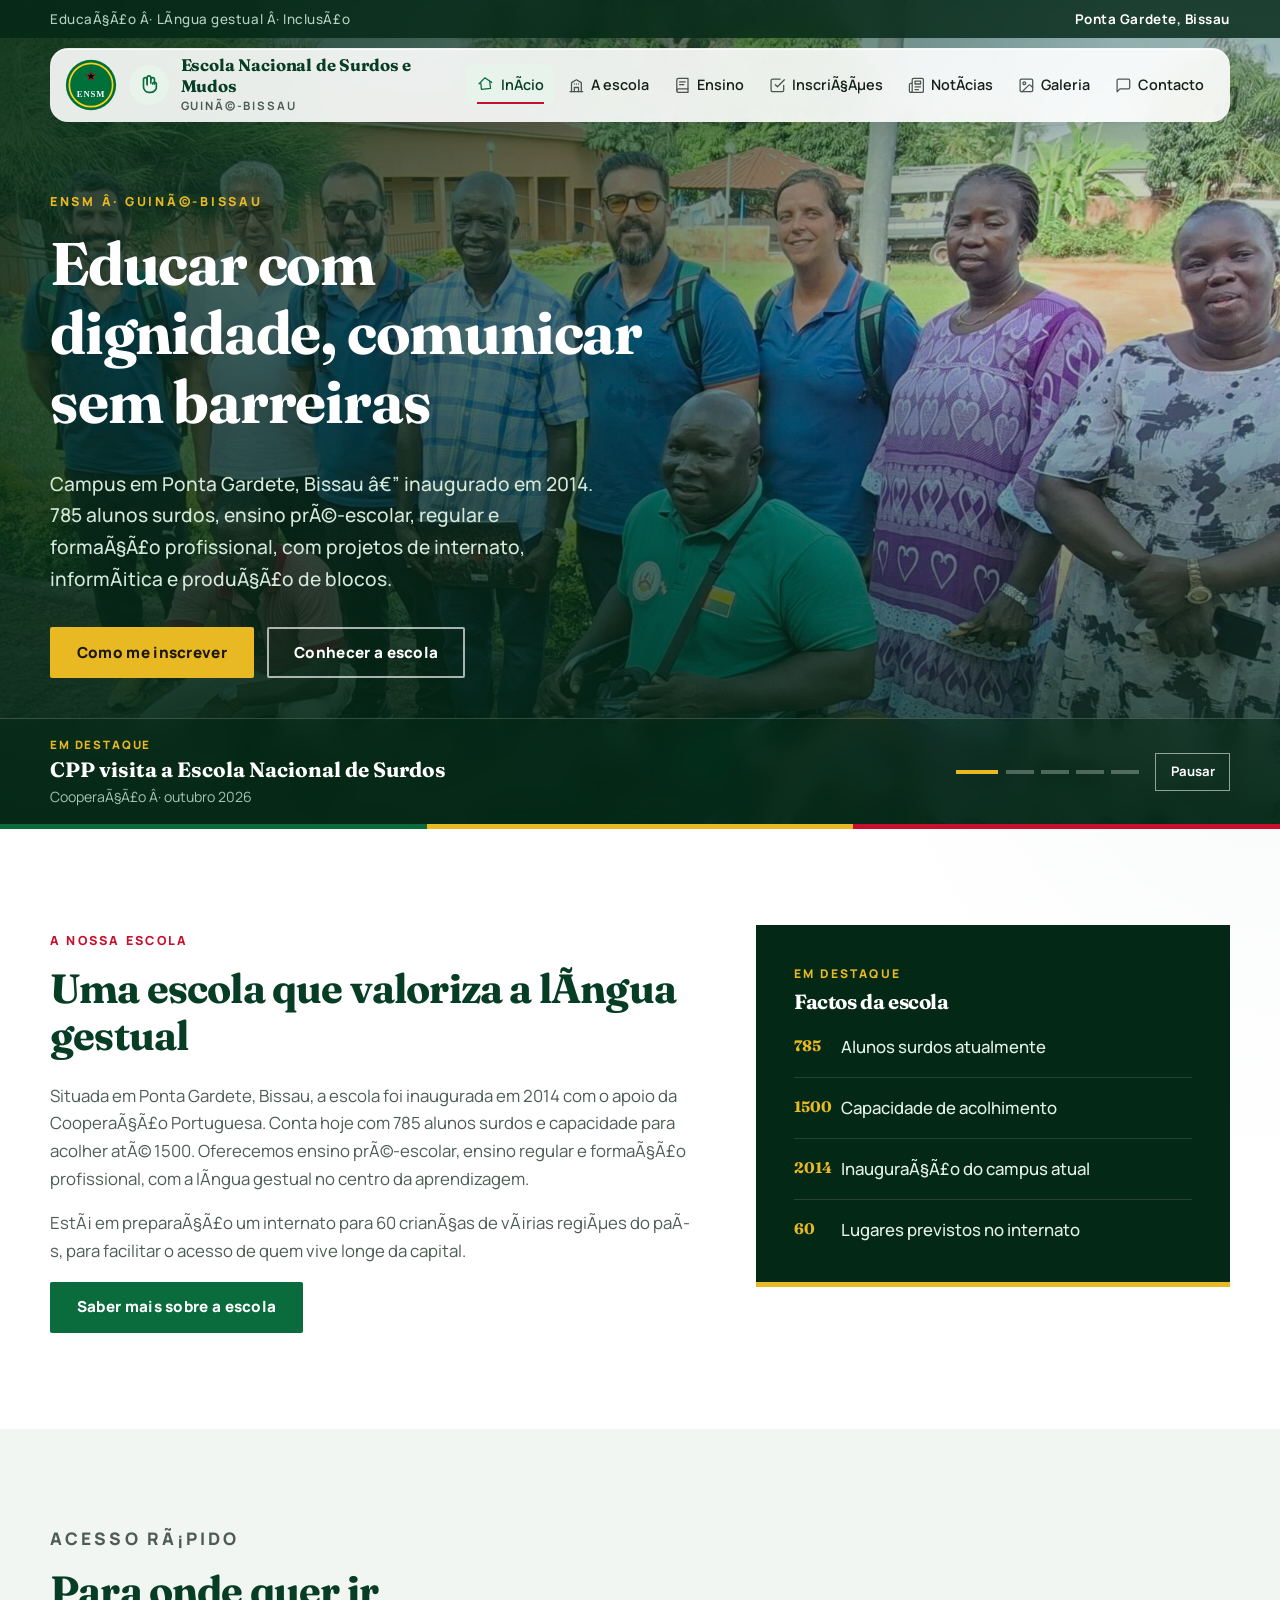
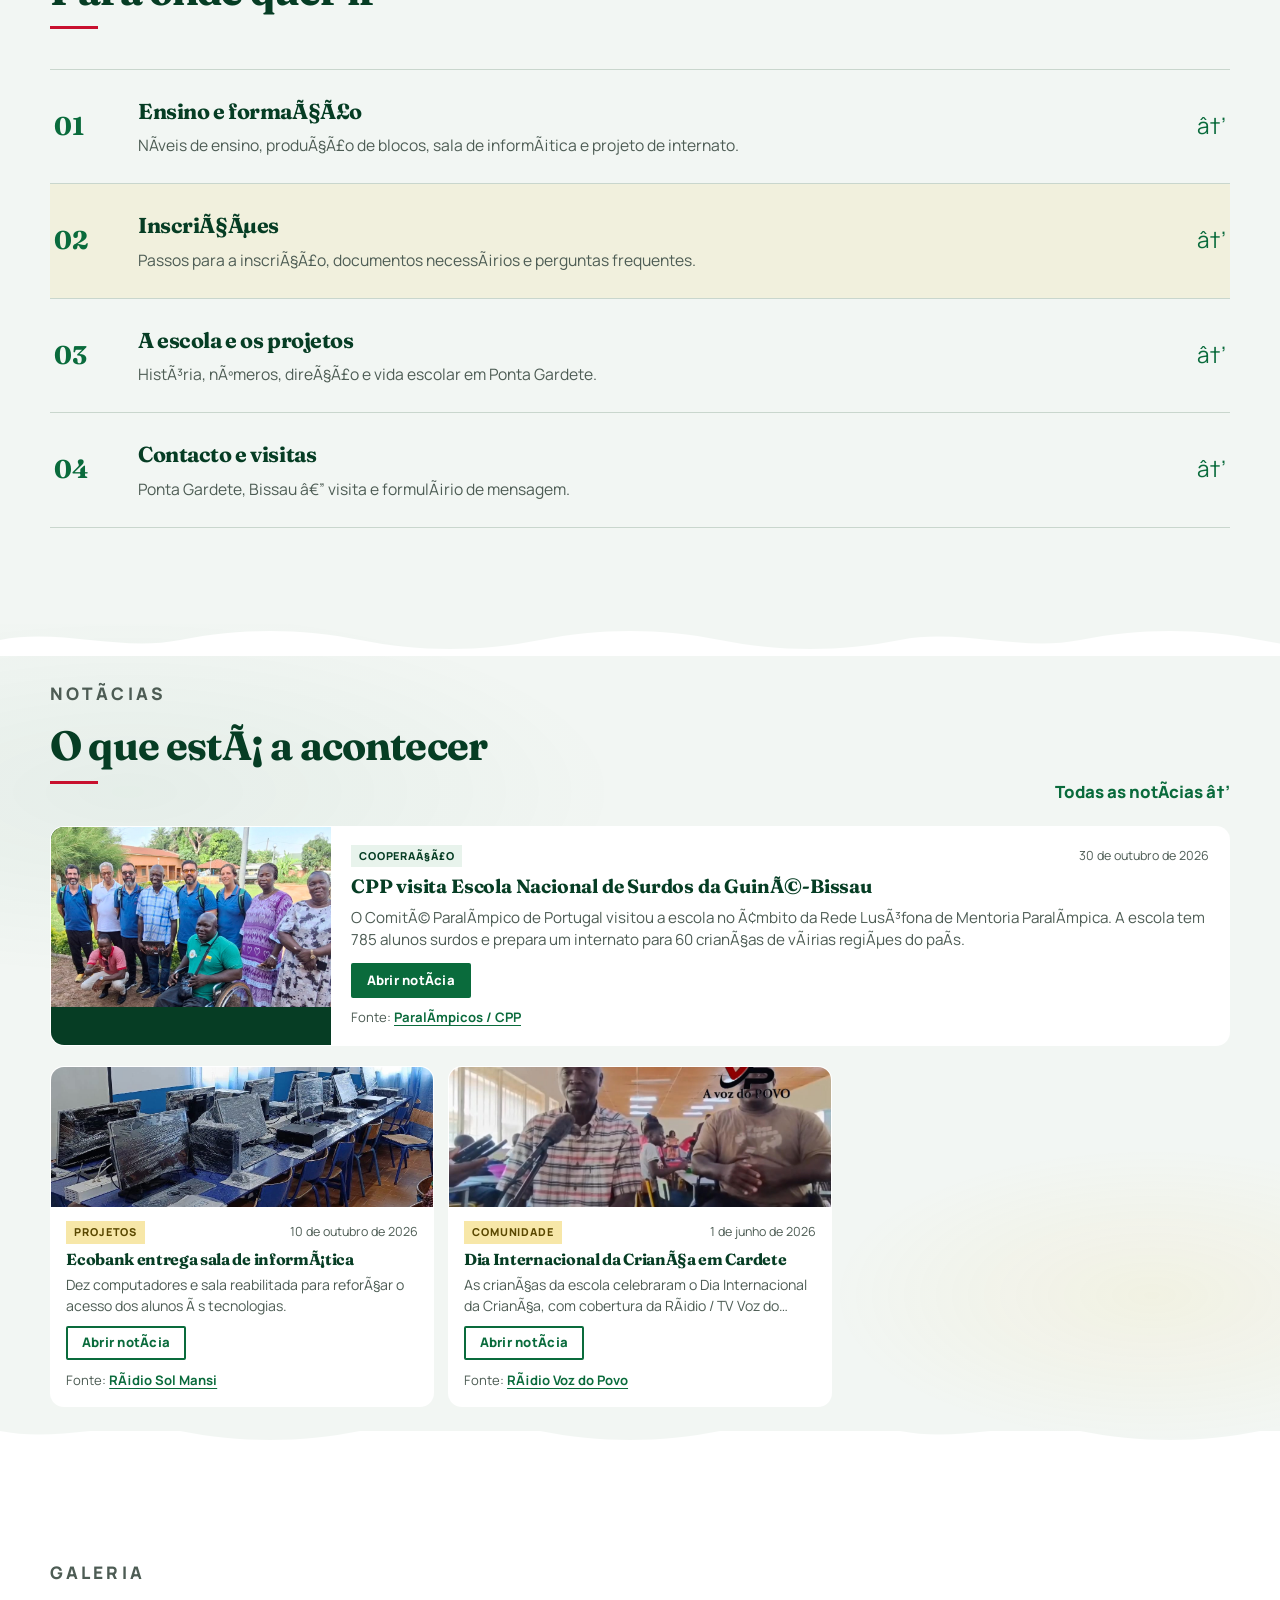
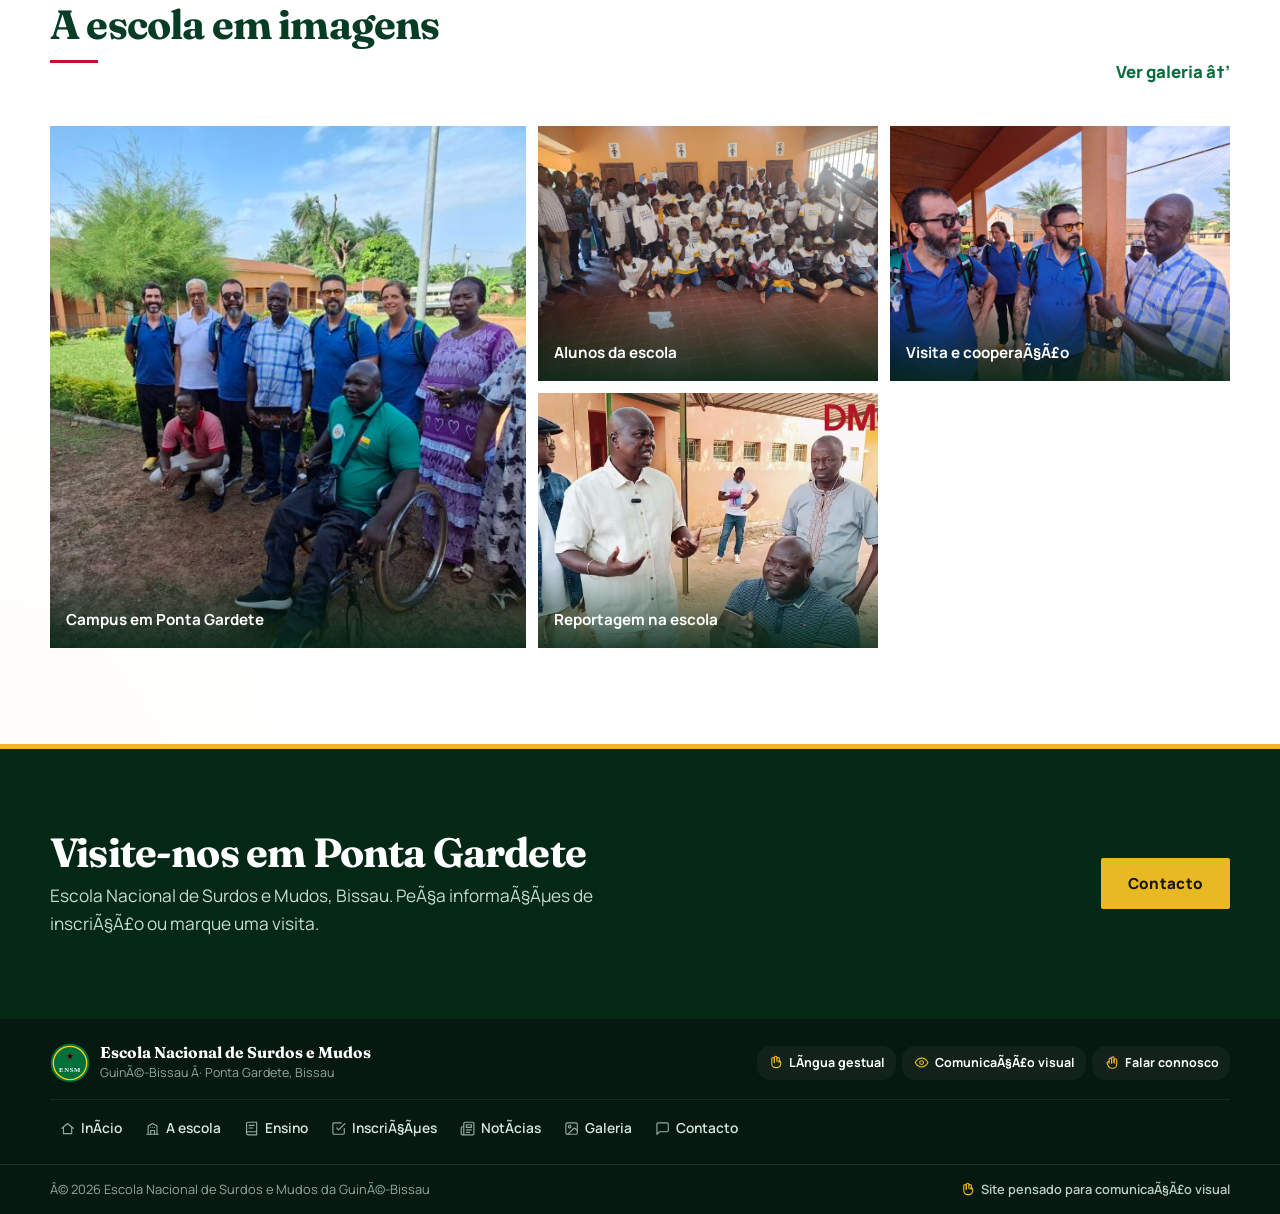
==== commit da77d2e6: "Corrigir assets no GitHub Pages (CSS/JS e .nojekyll) Co-authored-by: Cursor <cursoragent@cursor.com>" ====
--- a/index.html
+++ b/index.html
@@ -1,35 +1,35 @@
-<!doctype html>
+﻿<!doctype html>
 <html lang="pt-PT">
 <head>
   <meta charset="utf-8">
   <meta name="viewport" content="width=device-width, initial-scale=1">
-  <title>Escola Nacional de Surdos e Mudos da Guiné-Bissau</title>
-  <meta name="description" content="Ensino, formação e inclusão para pessoas surdas na Guiné-Bissau. Conheça a escola, os níveis de ensino e como fazer a inscrição.">
+  <title>Escola Nacional de Surdos e Mudos da GuinÃ©-Bissau</title>
+  <meta name="description" content="Ensino, formaÃ§Ã£o e inclusÃ£o para pessoas surdas na GuinÃ©-Bissau. ConheÃ§a a escola, os nÃ­veis de ensino e como fazer a inscriÃ§Ã£o.">
   <link rel="icon" href="img/logo.svg" type="image/svg+xml">
   <link rel="preconnect" href="https://fonts.googleapis.com">
   <link rel="preconnect" href="https://fonts.gstatic.com" crossorigin>
   <link href="https://fonts.googleapis.com/css2?family=Fraunces:opsz,wght@9..144,500;9..144,700&family=Manrope:wght@400;500;600;700;800&display=swap" rel="stylesheet">
-  <link rel="stylesheet" href="css/style.css">
+  <link rel="stylesheet" href="css/style.css?v=0.1">
 </head>
 <body class="pagina-inicio">
 
-  <a class="skip-link" href="#conteudo">Ir para o conteúdo principal</a>
+  <a class="skip-link" href="#conteudo">Ir para o conteÃºdo principal</a>
 
   <div class="topbar">
     <div class="container">
-      <span>Educação · Língua gestual · Inclusão</span>
+      <span>EducaÃ§Ã£o Â· LÃ­ngua gestual Â· InclusÃ£o</span>
       <span><a href="contacto.html">Ponta Gardete, Bissau</a></span>
     </div>
   </div>
 
   <header class="site-header">
     <div class="container header-inner">
-      <a class="brand" href="index.html" aria-label="Escola Nacional de Surdos e Mudos da Guiné-Bissau, página inicial">
+      <a class="brand" href="index.html" aria-label="Escola Nacional de Surdos e Mudos da GuinÃ©-Bissau, pÃ¡gina inicial">
         <img src="img/logo.svg" alt="" width="56" height="56">
-        <span class="brand-gesto" title="Língua gestual" aria-hidden="true"><svg class="ico" aria-hidden="true"><use href="img/icons.svg#ico-gesto"></use></svg></span>
+        <span class="brand-gesto" title="LÃ­ngua gestual" aria-hidden="true"><svg class="ico" aria-hidden="true"><use href="img/icons.svg#ico-gesto"></use></svg></span>
         <span class="brand-text">
           <strong>Escola Nacional de Surdos e Mudos</strong>
-          <small>Guiné-Bissau</small>
+          <small>GuinÃ©-Bissau</small>
         </span>
       </a>
 
@@ -40,11 +40,11 @@
 
       <nav id="menu" class="main-nav" aria-label="Principal">
         <ul>
-          <li><a href="index.html" aria-current="page"><svg class="ico" aria-hidden="true"><use href="img/icons.svg#ico-inicio"></use></svg> Início</a></li>
+          <li><a href="index.html" aria-current="page"><svg class="ico" aria-hidden="true"><use href="img/icons.svg#ico-inicio"></use></svg> InÃ­cio</a></li>
           <li><a href="sobre.html"><svg class="ico" aria-hidden="true"><use href="img/icons.svg#ico-escola"></use></svg> A escola</a></li>
           <li><a href="ensino.html"><svg class="ico" aria-hidden="true"><use href="img/icons.svg#ico-ensino"></use></svg> Ensino</a></li>
-          <li><a href="inscricoes.html"><svg class="ico" aria-hidden="true"><use href="img/icons.svg#ico-inscricoes"></use></svg> Inscrições</a></li>
-          <li><a href="noticias.html"><svg class="ico" aria-hidden="true"><use href="img/icons.svg#ico-noticias"></use></svg> Notícias</a></li>
+          <li><a href="inscricoes.html"><svg class="ico" aria-hidden="true"><use href="img/icons.svg#ico-inscricoes"></use></svg> InscriÃ§Ãµes</a></li>
+          <li><a href="noticias.html"><svg class="ico" aria-hidden="true"><use href="img/icons.svg#ico-noticias"></use></svg> NotÃ­cias</a></li>
           <li><a href="galeria.html"><svg class="ico" aria-hidden="true"><use href="img/icons.svg#ico-galeria"></use></svg> Galeria</a></li>
           <li><a href="contacto.html"><svg class="ico" aria-hidden="true"><use href="img/icons.svg#ico-contacto"></use></svg> Contacto</a></li>
         </ul>
@@ -56,19 +56,19 @@
 
     <section class="hero" aria-labelledby="titulo-inicio" data-hero-rotator>
       <div class="hero-slides" aria-hidden="true">
-        <figure class="hero-slide is-active" data-titulo="CPP visita a Escola Nacional de Surdos" data-meta="Cooperação · outubro 2026" data-link="noticias.html#noticia-cpp">
+        <figure class="hero-slide is-active" data-titulo="CPP visita a Escola Nacional de Surdos" data-meta="CooperaÃ§Ã£o Â· outubro 2026" data-link="noticias.html#noticia-cpp">
           <img src="img/noticias/cpp-visita.jpg" alt="" width="1600" height="900">
         </figure>
-        <figure class="hero-slide" data-titulo="Campus e comunidade escolar" data-meta="Escola · outubro 2026" data-link="sobre.html">
+        <figure class="hero-slide" data-titulo="Campus e comunidade escolar" data-meta="Escola Â· outubro 2026" data-link="sobre.html">
           <img src="img/noticias/cpp-escola-1.jpg" alt="" width="1600" height="900">
         </figure>
-        <figure class="hero-slide" data-titulo="Alunos e vida na escola" data-meta="Comunidade · Capital FM" data-link="noticias.html#noticia-capital">
+        <figure class="hero-slide" data-titulo="Alunos e vida na escola" data-meta="Comunidade Â· Capital FM" data-link="noticias.html#noticia-capital">
           <img src="img/noticias/capital-fm.jpg" alt="" width="1600" height="900">
         </figure>
-        <figure class="hero-slide" data-titulo="Reportagem em vídeo na escola" data-meta="Media · vídeo" data-link="noticias.html#noticia-video">
+        <figure class="hero-slide" data-titulo="Reportagem em vÃ­deo na escola" data-meta="Media Â· vÃ­deo" data-link="noticias.html#noticia-video">
           <img src="img/noticias/youtube-escola.jpg" alt="" width="1600" height="900">
         </figure>
-        <figure class="hero-slide" data-titulo="Instalações e trabalho diário" data-meta="Escola · outubro 2026" data-link="galeria.html">
+        <figure class="hero-slide" data-titulo="InstalaÃ§Ãµes e trabalho diÃ¡rio" data-meta="Escola Â· outubro 2026" data-link="galeria.html">
           <img src="img/noticias/cpp-escola-3.jpg" alt="" width="1600" height="900">
         </figure>
       </div>
@@ -76,9 +76,9 @@
       <div class="hero-shade" aria-hidden="true"></div>
 
       <div class="container hero-core">
-        <p class="hero-marca">ENSM · Guiné-Bissau</p>
+        <p class="hero-marca">ENSM Â· GuinÃ©-Bissau</p>
         <h1 id="titulo-inicio">Educar com dignidade, comunicar sem barreiras</h1>
-        <p class="lead">Campus em Ponta Gardete, Bissau — inaugurado em 2014. 785 alunos surdos, ensino pré-escolar, regular e formação profissional, com projetos de internato, informática e produção de blocos.</p>
+        <p class="lead">Campus em Ponta Gardete, Bissau â€” inaugurado em 2014. 785 alunos surdos, ensino prÃ©-escolar, regular e formaÃ§Ã£o profissional, com projetos de internato, informÃ¡tica e produÃ§Ã£o de blocos.</p>
         <div class="btn-row">
           <a class="btn btn-amarelo" href="inscricoes.html">Como me inscrever</a>
           <a class="btn btn-fantasma" href="sobre.html">Conhecer a escola</a>
@@ -90,10 +90,10 @@
           <div class="hero-news" aria-live="polite">
             <span class="hero-news-label">Em destaque</span>
             <a class="hero-news-titulo" href="noticias.html">CPP visita a Escola Nacional de Surdos</a>
-            <span class="hero-news-meta">Cooperação · outubro 2026</span>
+            <span class="hero-news-meta">CooperaÃ§Ã£o Â· outubro 2026</span>
           </div>
           <div class="hero-controls">
-            <div class="hero-dots" role="tablist" aria-label="Imagens das notícias"></div>
+            <div class="hero-dots" role="tablist" aria-label="Imagens das notÃ­cias"></div>
             <button class="hero-pausa" type="button" hidden>Pausar</button>
           </div>
         </div>
@@ -106,9 +106,9 @@
       <div class="container intro-grid">
         <div class="intro-copy">
           <p class="eyebrow">A nossa escola</p>
-          <h2 id="titulo-apresentacao">Uma escola que valoriza a língua gestual</h2>
-          <p class="texto-suave">Situada em Ponta Gardete, Bissau, a escola foi inaugurada em 2014 com o apoio da Cooperação Portuguesa. Conta hoje com 785 alunos surdos e capacidade para acolher até 1500. Oferecemos ensino pré-escolar, ensino regular e formação profissional, com a língua gestual no centro da aprendizagem.</p>
-          <p class="texto-suave">Está em preparação um internato para 60 crianças de várias regiões do país, para facilitar o acesso de quem vive longe da capital.</p>
+          <h2 id="titulo-apresentacao">Uma escola que valoriza a lÃ­ngua gestual</h2>
+          <p class="texto-suave">Situada em Ponta Gardete, Bissau, a escola foi inaugurada em 2014 com o apoio da CooperaÃ§Ã£o Portuguesa. Conta hoje com 785 alunos surdos e capacidade para acolher atÃ© 1500. Oferecemos ensino prÃ©-escolar, ensino regular e formaÃ§Ã£o profissional, com a lÃ­ngua gestual no centro da aprendizagem.</p>
+          <p class="texto-suave">EstÃ¡ em preparaÃ§Ã£o um internato para 60 crianÃ§as de vÃ¡rias regiÃµes do paÃ­s, para facilitar o acesso de quem vive longe da capital.</p>
           <a class="btn btn-verde" href="sobre.html">Saber mais sobre a escola</a>
         </div>
         <aside class="intro-aside" aria-labelledby="titulo-compromissos">
@@ -117,7 +117,7 @@
           <ol class="compromisso-lista">
             <li><span>785</span> Alunos surdos atualmente</li>
             <li><span>1500</span> Capacidade de acolhimento</li>
-            <li><span>2014</span> Inauguração do campus atual</li>
+            <li><span>2014</span> InauguraÃ§Ã£o do campus atual</li>
             <li><span>60</span> Lugares previstos no internato</li>
           </ol>
         </aside>
@@ -127,7 +127,7 @@
     <section class="section section-caminho" aria-labelledby="titulo-acesso">
       <div class="container">
         <div class="section-head">
-          <p class="eyebrow">Acesso rápido</p>
+          <p class="eyebrow">Acesso rÃ¡pido</p>
           <h2 id="titulo-acesso">Para onde quer ir</h2>
         </div>
 
@@ -135,34 +135,34 @@
           <a class="caminho" href="ensino.html">
             <span class="caminho-num">01</span>
             <span class="caminho-corpo">
-              <strong>Ensino e formação</strong>
-              <span>Níveis de ensino, produção de blocos, sala de informática e projeto de internato.</span>
+              <strong>Ensino e formaÃ§Ã£o</strong>
+              <span>NÃ­veis de ensino, produÃ§Ã£o de blocos, sala de informÃ¡tica e projeto de internato.</span>
             </span>
-            <span class="caminho-seta" aria-hidden="true">→</span>
+            <span class="caminho-seta" aria-hidden="true">â†’</span>
           </a>
           <a class="caminho caminho--destaque" href="inscricoes.html">
             <span class="caminho-num">02</span>
             <span class="caminho-corpo">
-              <strong>Inscrições</strong>
-              <span>Passos para a inscrição, documentos necessários e perguntas frequentes.</span>
+              <strong>InscriÃ§Ãµes</strong>
+              <span>Passos para a inscriÃ§Ã£o, documentos necessÃ¡rios e perguntas frequentes.</span>
             </span>
-            <span class="caminho-seta" aria-hidden="true">→</span>
+            <span class="caminho-seta" aria-hidden="true">â†’</span>
           </a>
           <a class="caminho" href="sobre.html">
             <span class="caminho-num">03</span>
             <span class="caminho-corpo">
               <strong>A escola e os projetos</strong>
-              <span>História, números, direção e vida escolar em Ponta Gardete.</span>
+              <span>HistÃ³ria, nÃºmeros, direÃ§Ã£o e vida escolar em Ponta Gardete.</span>
             </span>
-            <span class="caminho-seta" aria-hidden="true">→</span>
+            <span class="caminho-seta" aria-hidden="true">â†’</span>
           </a>
           <a class="caminho" href="contacto.html">
             <span class="caminho-num">04</span>
             <span class="caminho-corpo">
               <strong>Contacto e visitas</strong>
-              <span>Ponta Gardete, Bissau — visita e formulário de mensagem.</span>
+              <span>Ponta Gardete, Bissau â€” visita e formulÃ¡rio de mensagem.</span>
             </span>
-            <span class="caminho-seta" aria-hidden="true">→</span>
+            <span class="caminho-seta" aria-hidden="true">â†’</span>
           </a>
         </div>
       </div>
@@ -173,60 +173,60 @@
       <div class="container">
         <div class="section-head section-head--row">
           <div>
-            <p class="eyebrow">Notícias</p>
-            <h2 id="titulo-noticias-inicio">O que está a acontecer</h2>
-          </div>
-          <a class="liga-texto" href="noticias.html">Todas as notícias →</a>
+            <p class="eyebrow">NotÃ­cias</p>
+            <h2 id="titulo-noticias-inicio">O que estÃ¡ a acontecer</h2>
+          </div>
+          <a class="liga-texto" href="noticias.html">Todas as notÃ­cias â†’</a>
         </div>
 
         <article class="noticia noticia--capa">
           <div class="noticia-capa-media">
             <div class="noticia-foto">
-              <img src="img/noticias/cpp-visita.jpg" alt="Visita do Comité Paralímpico de Portugal à Escola Nacional de Surdos" width="900" height="560" loading="lazy">
+              <img src="img/noticias/cpp-visita.jpg" alt="Visita do ComitÃ© ParalÃ­mpico de Portugal Ã  Escola Nacional de Surdos" width="900" height="560" loading="lazy">
             </div>
             <span class="noticia-onda-borda" aria-hidden="true"></span>
           </div>
           <div class="noticia-capa-corpo">
             <div class="noticia-meta">
-              <span class="etiqueta">Cooperação</span>
+              <span class="etiqueta">CooperaÃ§Ã£o</span>
               <time datetime="2026-10-30">30 de outubro de 2026</time>
             </div>
-            <h3>CPP visita Escola Nacional de Surdos da Guiné-Bissau</h3>
-            <p>O Comité Paralímpico de Portugal visitou a escola no âmbito da Rede Lusófona de Mentoria Paralímpica. A escola tem 785 alunos surdos e prepara um internato para 60 crianças de várias regiões do país.</p>
-            <a class="btn btn-verde" href="noticias.html#noticia-cpp">Abrir notícia</a>
-            <p class="fonte">Fonte: <a href="https://paralimpicos.pt/blog/2026/10/30/cpp-visita-escola-nacional-de-surdos-da-guine-bissau/" rel="noopener noreferrer" target="_blank">Paralímpicos / CPP</a></p>
+            <h3>CPP visita Escola Nacional de Surdos da GuinÃ©-Bissau</h3>
+            <p>O ComitÃ© ParalÃ­mpico de Portugal visitou a escola no Ã¢mbito da Rede LusÃ³fona de Mentoria ParalÃ­mpica. A escola tem 785 alunos surdos e prepara um internato para 60 crianÃ§as de vÃ¡rias regiÃµes do paÃ­s.</p>
+            <a class="btn btn-verde" href="noticias.html#noticia-cpp">Abrir notÃ­cia</a>
+            <p class="fonte">Fonte: <a href="https://paralimpicos.pt/blog/2026/10/30/cpp-visita-escola-nacional-de-surdos-da-guine-bissau/" rel="noopener noreferrer" target="_blank">ParalÃ­mpicos / CPP</a></p>
           </div>
         </article>
 
         <div class="noticias-trilhas" style="margin-top: 1.25rem;">
           <article class="noticia noticia--trilha">
             <div class="noticia-foto">
-              <img src="img/noticias/ecobank-informatica.jpg" alt="Sala de informática reabilitada pela Ecobank" width="480" height="320" loading="lazy">
+              <img src="img/noticias/ecobank-informatica.jpg" alt="Sala de informÃ¡tica reabilitada pela Ecobank" width="480" height="320" loading="lazy">
             </div>
             <div class="noticia-trilha-corpo">
               <div class="noticia-meta">
                 <span class="etiqueta etiqueta--amarela">Projetos</span>
                 <time datetime="2026-10-10">10 de outubro de 2026</time>
               </div>
-              <h3>Ecobank entrega sala de informática</h3>
-              <p>Dez computadores e sala reabilitada para reforçar o acesso dos alunos às tecnologias.</p>
-              <a class="btn btn-contorno" href="noticias.html#noticia-ecobank">Abrir notícia</a>
-              <p class="fonte">Fonte: <a href="https://www.facebook.com/radiosolmansi.net/posts/ecobank-entrega-sala-de-inform%C3%A1tica-reabilitada-%C3%A0-escola-nacional-de-surdos-e-mu/1638526888286650/" rel="noopener noreferrer" target="_blank">Rádio Sol Mansi</a></p>
+              <h3>Ecobank entrega sala de informÃ¡tica</h3>
+              <p>Dez computadores e sala reabilitada para reforÃ§ar o acesso dos alunos Ã s tecnologias.</p>
+              <a class="btn btn-contorno" href="noticias.html#noticia-ecobank">Abrir notÃ­cia</a>
+              <p class="fonte">Fonte: <a href="https://www.facebook.com/radiosolmansi.net/posts/ecobank-entrega-sala-de-inform%C3%A1tica-reabilitada-%C3%A0-escola-nacional-de-surdos-e-mu/1638526888286650/" rel="noopener noreferrer" target="_blank">RÃ¡dio Sol Mansi</a></p>
             </div>
           </article>
           <article class="noticia noticia--trilha">
             <div class="noticia-foto">
-              <img src="img/noticias/dia-crianca.jpg" alt="Celebração do Dia Internacional da Criança na escola" width="480" height="320" loading="lazy">
+              <img src="img/noticias/dia-crianca.jpg" alt="CelebraÃ§Ã£o do Dia Internacional da CrianÃ§a na escola" width="480" height="320" loading="lazy">
             </div>
             <div class="noticia-trilha-corpo">
               <div class="noticia-meta">
                 <span class="etiqueta etiqueta--amarela">Comunidade</span>
                 <time datetime="2026-06-01">1 de junho de 2026</time>
               </div>
-              <h3>Dia Internacional da Criança em Cardete</h3>
-              <p>As crianças da escola celebraram o Dia Internacional da Criança, com cobertura da Rádio / TV Voz do Povo.</p>
-              <a class="btn btn-contorno" href="noticias.html#noticia-dia-crianca">Abrir notícia</a>
-              <p class="fonte">Fonte: <a href="https://www.facebook.com/watch/?v=972351908730927" rel="noopener noreferrer" target="_blank">Rádio Voz do Povo</a></p>
+              <h3>Dia Internacional da CrianÃ§a em Cardete</h3>
+              <p>As crianÃ§as da escola celebraram o Dia Internacional da CrianÃ§a, com cobertura da RÃ¡dio / TV Voz do Povo.</p>
+              <a class="btn btn-contorno" href="noticias.html#noticia-dia-crianca">Abrir notÃ­cia</a>
+              <p class="fonte">Fonte: <a href="https://www.facebook.com/watch/?v=972351908730927" rel="noopener noreferrer" target="_blank">RÃ¡dio Voz do Povo</a></p>
             </div>
           </article>
         </div>
@@ -241,13 +241,13 @@
             <p class="eyebrow">Galeria</p>
             <h2 id="titulo-galeria-inicio">A escola em imagens</h2>
           </div>
-          <a class="liga-texto" href="galeria.html">Ver galeria →</a>
+          <a class="liga-texto" href="galeria.html">Ver galeria â†’</a>
         </div>
 
         <ul class="mosaico">
           <li>
             <figure class="mosaico-item">
-              <img src="img/noticias/cpp-escola-1.jpg" alt="Delegação e equipa da escola no campus" width="800" height="600" loading="lazy">
+              <img src="img/noticias/cpp-escola-1.jpg" alt="DelegaÃ§Ã£o e equipa da escola no campus" width="800" height="600" loading="lazy">
               <figcaption>Campus em Ponta Gardete</figcaption>
             </figure>
           </li>
@@ -259,13 +259,13 @@
           </li>
           <li>
             <figure class="mosaico-item">
-              <img src="img/noticias/cpp-escola-3.jpg" alt="Momento da visita à escola" width="800" height="600" loading="lazy">
-              <figcaption>Visita e cooperação</figcaption>
+              <img src="img/noticias/cpp-escola-3.jpg" alt="Momento da visita Ã  escola" width="800" height="600" loading="lazy">
+              <figcaption>Visita e cooperaÃ§Ã£o</figcaption>
             </figure>
           </li>
           <li>
             <figure class="mosaico-item">
-              <img src="img/noticias/youtube-escola.jpg" alt="Reportagem em vídeo na escola" width="800" height="600" loading="lazy">
+              <img src="img/noticias/youtube-escola.jpg" alt="Reportagem em vÃ­deo na escola" width="800" height="600" loading="lazy">
               <figcaption>Reportagem na escola</figcaption>
             </figure>
           </li>
@@ -277,7 +277,7 @@
       <div class="container cta-inner">
         <div>
           <h2 id="titulo-cta">Visite-nos em Ponta Gardete</h2>
-          <p>Escola Nacional de Surdos e Mudos, Bissau. Peça informações de inscrição ou marque uma visita.</p>
+          <p>Escola Nacional de Surdos e Mudos, Bissau. PeÃ§a informaÃ§Ãµes de inscriÃ§Ã£o ou marque uma visita.</p>
         </div>
         <a class="btn btn-amarelo" href="contacto.html">Contacto</a>
       </div>
@@ -292,33 +292,33 @@
           <img src="img/logo.svg" alt="" width="40" height="40">
           <div>
             <strong>Escola Nacional de Surdos e Mudos</strong>
-            <span>Guiné-Bissau · Ponta Gardete, Bissau</span>
-          </div>
-        </div>
-        <div class="footer-gesto" aria-label="Comunicação visual">
-          <a class="footer-gesto-item" href="sobre.html"><svg class="ico" aria-hidden="true"><use href="img/icons.svg#ico-gesto"></use></svg> Língua gestual</a>
-          <a class="footer-gesto-item" href="ensino.html"><svg class="ico" aria-hidden="true"><use href="img/icons.svg#ico-olho"></use></svg> Comunicação visual</a>
+            <span>GuinÃ©-Bissau Â· Ponta Gardete, Bissau</span>
+          </div>
+        </div>
+        <div class="footer-gesto" aria-label="ComunicaÃ§Ã£o visual">
+          <a class="footer-gesto-item" href="sobre.html"><svg class="ico" aria-hidden="true"><use href="img/icons.svg#ico-gesto"></use></svg> LÃ­ngua gestual</a>
+          <a class="footer-gesto-item" href="ensino.html"><svg class="ico" aria-hidden="true"><use href="img/icons.svg#ico-olho"></use></svg> ComunicaÃ§Ã£o visual</a>
           <a class="footer-gesto-item" href="contacto.html"><svg class="ico" aria-hidden="true"><use href="img/icons.svg#ico-maos"></use></svg> Falar connosco</a>
         </div>
       </div>
-      <ul class="footer-nav" aria-label="Rodapé">
-        <li><a href="index.html"><svg class="ico" aria-hidden="true"><use href="img/icons.svg#ico-inicio"></use></svg> Início</a></li>
+      <ul class="footer-nav" aria-label="RodapÃ©">
+        <li><a href="index.html"><svg class="ico" aria-hidden="true"><use href="img/icons.svg#ico-inicio"></use></svg> InÃ­cio</a></li>
         <li><a href="sobre.html"><svg class="ico" aria-hidden="true"><use href="img/icons.svg#ico-escola"></use></svg> A escola</a></li>
         <li><a href="ensino.html"><svg class="ico" aria-hidden="true"><use href="img/icons.svg#ico-ensino"></use></svg> Ensino</a></li>
-        <li><a href="inscricoes.html"><svg class="ico" aria-hidden="true"><use href="img/icons.svg#ico-inscricoes"></use></svg> Inscrições</a></li>
-        <li><a href="noticias.html"><svg class="ico" aria-hidden="true"><use href="img/icons.svg#ico-noticias"></use></svg> Notícias</a></li>
+        <li><a href="inscricoes.html"><svg class="ico" aria-hidden="true"><use href="img/icons.svg#ico-inscricoes"></use></svg> InscriÃ§Ãµes</a></li>
+        <li><a href="noticias.html"><svg class="ico" aria-hidden="true"><use href="img/icons.svg#ico-noticias"></use></svg> NotÃ­cias</a></li>
         <li><a href="galeria.html"><svg class="ico" aria-hidden="true"><use href="img/icons.svg#ico-galeria"></use></svg> Galeria</a></li>
         <li><a href="contacto.html"><svg class="ico" aria-hidden="true"><use href="img/icons.svg#ico-contacto"></use></svg> Contacto</a></li>
       </ul>
     </div>
     <div class="footer-bottom">
       <div class="container">
-        <p>© <span id="ano">2026</span> Escola Nacional de Surdos e Mudos da Guiné-Bissau</p>
-        <p class="footer-sinal"><svg class="ico" aria-hidden="true"><use href="img/icons.svg#ico-gesto"></use></svg> Site pensado para comunicação visual</p>
+        <p>Â© <span id="ano">2026</span> Escola Nacional de Surdos e Mudos da GuinÃ©-Bissau</p>
+        <p class="footer-sinal"><svg class="ico" aria-hidden="true"><use href="img/icons.svg#ico-gesto"></use></svg> Site pensado para comunicaÃ§Ã£o visual</p>
       </div>
     </div>
   </footer>
 
-  <script src="js/main.js"></script>
+  <script src="js/main.js?v=0.1"></script>
 </body>
 </html>
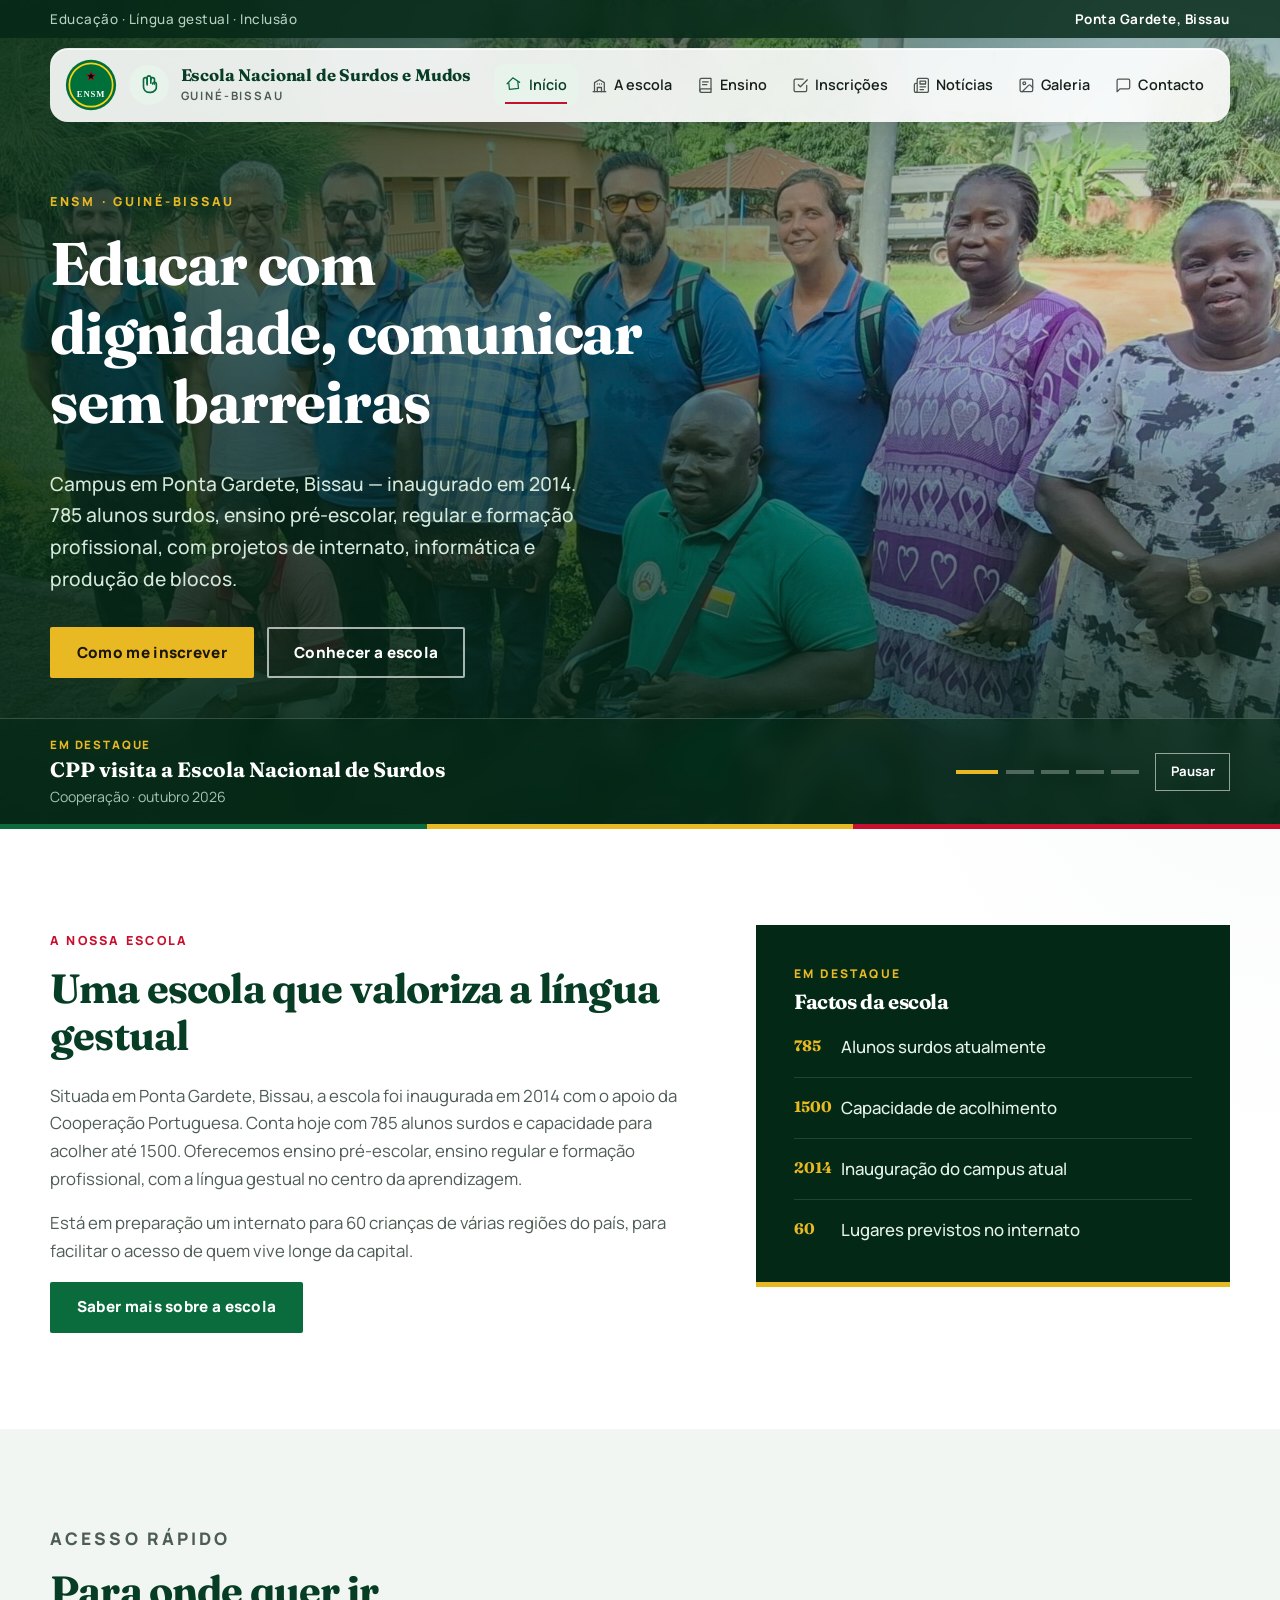
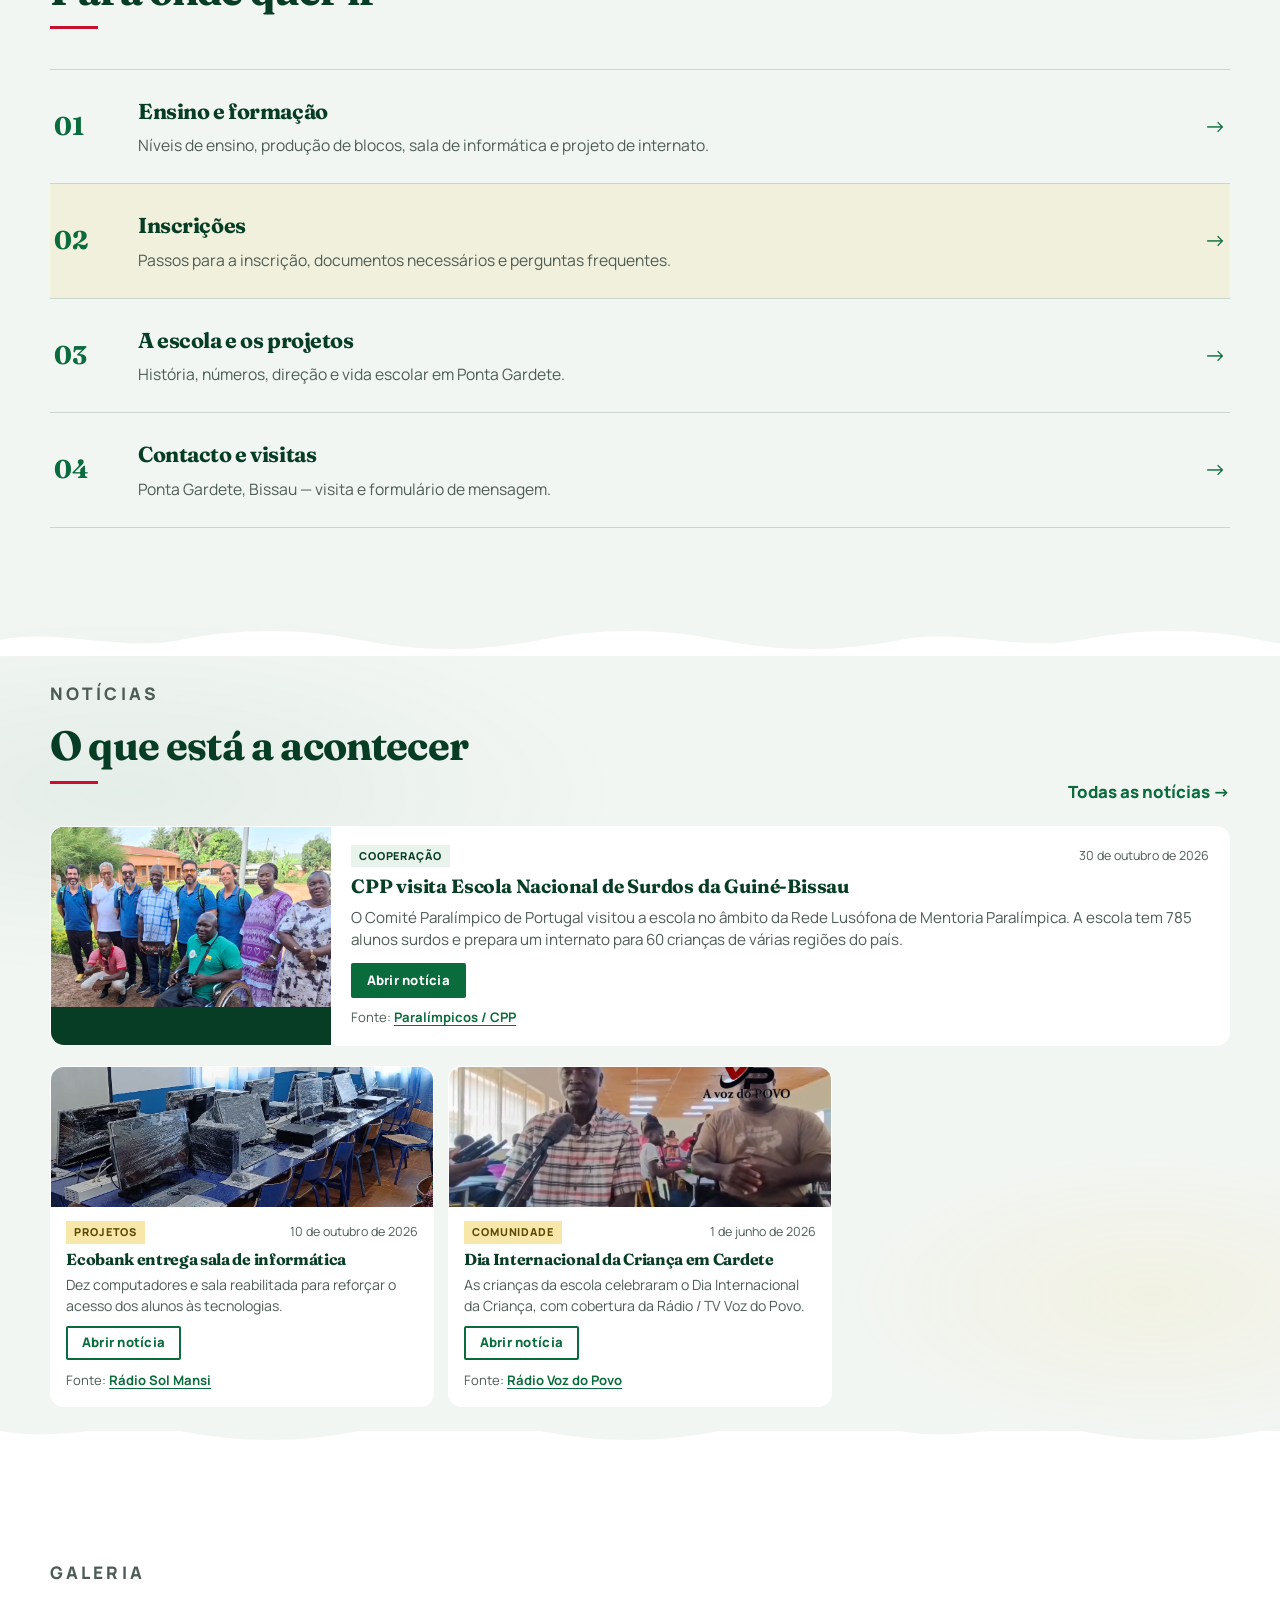
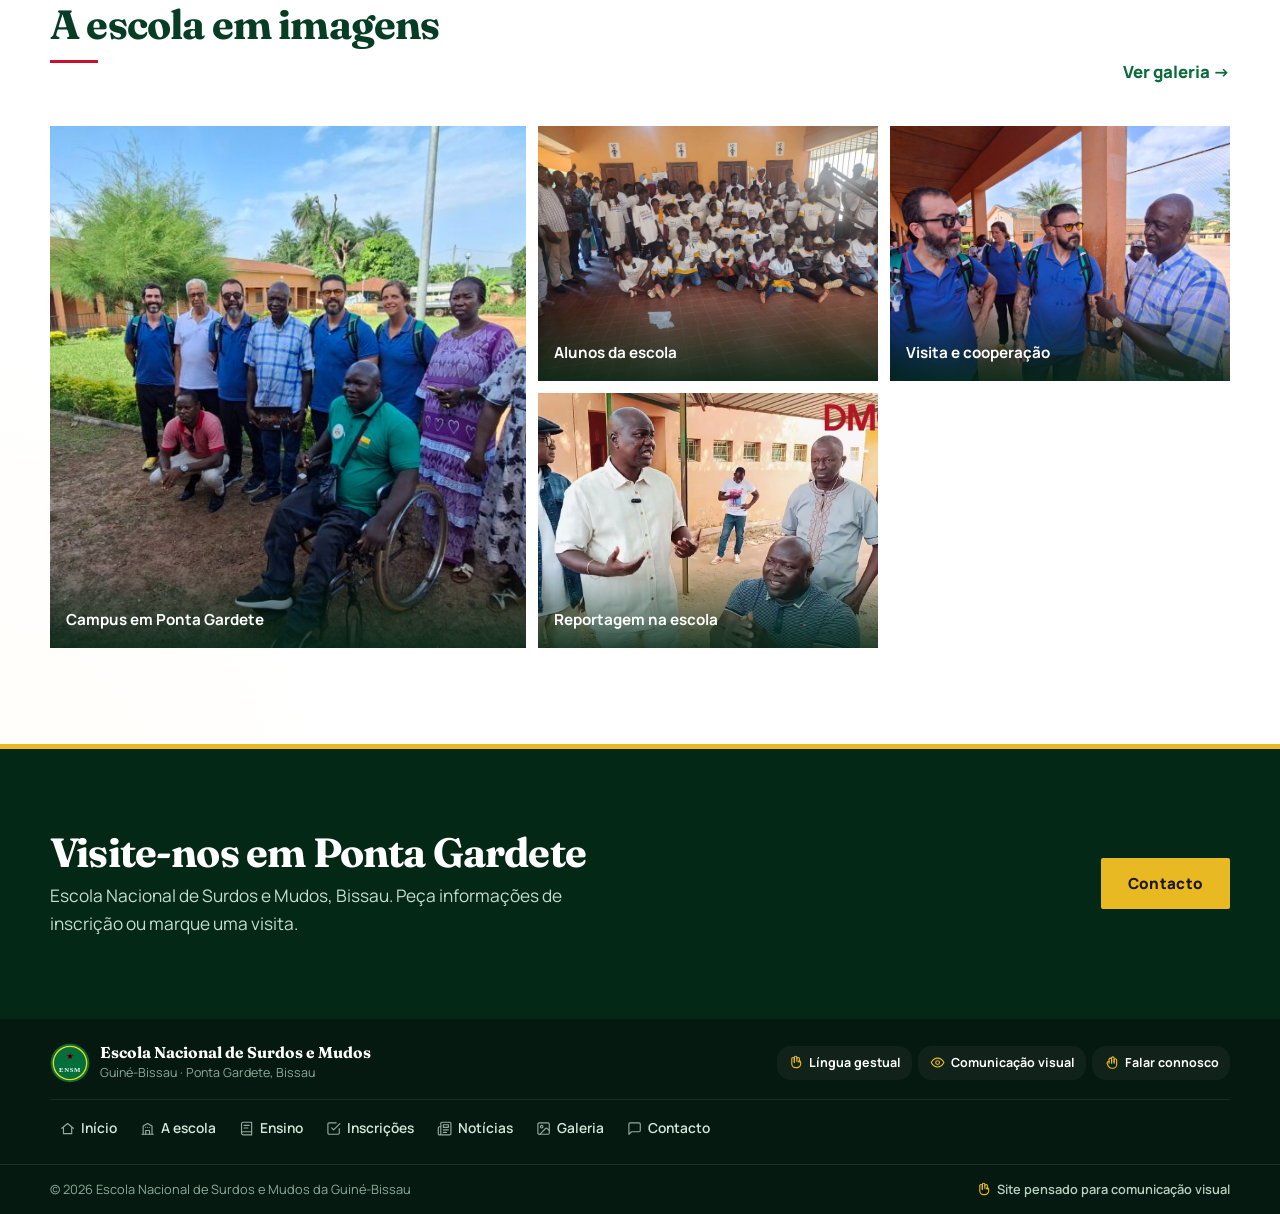
==== commit 9a545f14: "Corrigir encoding UTF-8 e forçar atualização do CSS no Pages Co-authored-by: Cursor <cursoragent@cur" ====
--- a/index.html
+++ b/index.html
@@ -1,10 +1,10 @@
-﻿<!doctype html>
+<!doctype html>
 <html lang="pt-PT">
 <head>
   <meta charset="utf-8">
   <meta name="viewport" content="width=device-width, initial-scale=1">
-  <title>Escola Nacional de Surdos e Mudos da GuinÃ©-Bissau</title>
-  <meta name="description" content="Ensino, formaÃ§Ã£o e inclusÃ£o para pessoas surdas na GuinÃ©-Bissau. ConheÃ§a a escola, os nÃ­veis de ensino e como fazer a inscriÃ§Ã£o.">
+  <title>Escola Nacional de Surdos e Mudos da Guiné-Bissau</title>
+  <meta name="description" content="Ensino, formação e inclusão para pessoas surdas na Guiné-Bissau. Conheça a escola, os níveis de ensino e como fazer a inscrição.">
   <link rel="icon" href="img/logo.svg" type="image/svg+xml">
   <link rel="preconnect" href="https://fonts.googleapis.com">
   <link rel="preconnect" href="https://fonts.gstatic.com" crossorigin>
@@ -13,23 +13,23 @@
 </head>
 <body class="pagina-inicio">
 
-  <a class="skip-link" href="#conteudo">Ir para o conteÃºdo principal</a>
+  <a class="skip-link" href="#conteudo">Ir para o conteúdo principal</a>
 
   <div class="topbar">
     <div class="container">
-      <span>EducaÃ§Ã£o Â· LÃ­ngua gestual Â· InclusÃ£o</span>
+      <span>Educação · Língua gestual · Inclusão</span>
       <span><a href="contacto.html">Ponta Gardete, Bissau</a></span>
     </div>
   </div>
 
   <header class="site-header">
     <div class="container header-inner">
-      <a class="brand" href="index.html" aria-label="Escola Nacional de Surdos e Mudos da GuinÃ©-Bissau, pÃ¡gina inicial">
+      <a class="brand" href="index.html" aria-label="Escola Nacional de Surdos e Mudos da Guiné-Bissau, página inicial">
         <img src="img/logo.svg" alt="" width="56" height="56">
-        <span class="brand-gesto" title="LÃ­ngua gestual" aria-hidden="true"><svg class="ico" aria-hidden="true"><use href="img/icons.svg#ico-gesto"></use></svg></span>
+        <span class="brand-gesto" title="Língua gestual" aria-hidden="true"><svg class="ico" aria-hidden="true"><use href="img/icons.svg#ico-gesto"></use></svg></span>
         <span class="brand-text">
           <strong>Escola Nacional de Surdos e Mudos</strong>
-          <small>GuinÃ©-Bissau</small>
+          <small>Guiné-Bissau</small>
         </span>
       </a>
 
@@ -40,11 +40,11 @@
 
       <nav id="menu" class="main-nav" aria-label="Principal">
         <ul>
-          <li><a href="index.html" aria-current="page"><svg class="ico" aria-hidden="true"><use href="img/icons.svg#ico-inicio"></use></svg> InÃ­cio</a></li>
+          <li><a href="index.html" aria-current="page"><svg class="ico" aria-hidden="true"><use href="img/icons.svg#ico-inicio"></use></svg> Início</a></li>
           <li><a href="sobre.html"><svg class="ico" aria-hidden="true"><use href="img/icons.svg#ico-escola"></use></svg> A escola</a></li>
           <li><a href="ensino.html"><svg class="ico" aria-hidden="true"><use href="img/icons.svg#ico-ensino"></use></svg> Ensino</a></li>
-          <li><a href="inscricoes.html"><svg class="ico" aria-hidden="true"><use href="img/icons.svg#ico-inscricoes"></use></svg> InscriÃ§Ãµes</a></li>
-          <li><a href="noticias.html"><svg class="ico" aria-hidden="true"><use href="img/icons.svg#ico-noticias"></use></svg> NotÃ­cias</a></li>
+          <li><a href="inscricoes.html"><svg class="ico" aria-hidden="true"><use href="img/icons.svg#ico-inscricoes"></use></svg> Inscrições</a></li>
+          <li><a href="noticias.html"><svg class="ico" aria-hidden="true"><use href="img/icons.svg#ico-noticias"></use></svg> Notícias</a></li>
           <li><a href="galeria.html"><svg class="ico" aria-hidden="true"><use href="img/icons.svg#ico-galeria"></use></svg> Galeria</a></li>
           <li><a href="contacto.html"><svg class="ico" aria-hidden="true"><use href="img/icons.svg#ico-contacto"></use></svg> Contacto</a></li>
         </ul>
@@ -56,19 +56,19 @@
 
     <section class="hero" aria-labelledby="titulo-inicio" data-hero-rotator>
       <div class="hero-slides" aria-hidden="true">
-        <figure class="hero-slide is-active" data-titulo="CPP visita a Escola Nacional de Surdos" data-meta="CooperaÃ§Ã£o Â· outubro 2026" data-link="noticias.html#noticia-cpp">
+        <figure class="hero-slide is-active" data-titulo="CPP visita a Escola Nacional de Surdos" data-meta="Cooperação · outubro 2026" data-link="noticias.html#noticia-cpp">
           <img src="img/noticias/cpp-visita.jpg" alt="" width="1600" height="900">
         </figure>
-        <figure class="hero-slide" data-titulo="Campus e comunidade escolar" data-meta="Escola Â· outubro 2026" data-link="sobre.html">
+        <figure class="hero-slide" data-titulo="Campus e comunidade escolar" data-meta="Escola · outubro 2026" data-link="sobre.html">
           <img src="img/noticias/cpp-escola-1.jpg" alt="" width="1600" height="900">
         </figure>
-        <figure class="hero-slide" data-titulo="Alunos e vida na escola" data-meta="Comunidade Â· Capital FM" data-link="noticias.html#noticia-capital">
+        <figure class="hero-slide" data-titulo="Alunos e vida na escola" data-meta="Comunidade · Capital FM" data-link="noticias.html#noticia-capital">
           <img src="img/noticias/capital-fm.jpg" alt="" width="1600" height="900">
         </figure>
-        <figure class="hero-slide" data-titulo="Reportagem em vÃ­deo na escola" data-meta="Media Â· vÃ­deo" data-link="noticias.html#noticia-video">
+        <figure class="hero-slide" data-titulo="Reportagem em vídeo na escola" data-meta="Media · vídeo" data-link="noticias.html#noticia-video">
           <img src="img/noticias/youtube-escola.jpg" alt="" width="1600" height="900">
         </figure>
-        <figure class="hero-slide" data-titulo="InstalaÃ§Ãµes e trabalho diÃ¡rio" data-meta="Escola Â· outubro 2026" data-link="galeria.html">
+        <figure class="hero-slide" data-titulo="Instalações e trabalho diário" data-meta="Escola · outubro 2026" data-link="galeria.html">
           <img src="img/noticias/cpp-escola-3.jpg" alt="" width="1600" height="900">
         </figure>
       </div>
@@ -76,9 +76,9 @@
       <div class="hero-shade" aria-hidden="true"></div>
 
       <div class="container hero-core">
-        <p class="hero-marca">ENSM Â· GuinÃ©-Bissau</p>
+        <p class="hero-marca">ENSM · Guiné-Bissau</p>
         <h1 id="titulo-inicio">Educar com dignidade, comunicar sem barreiras</h1>
-        <p class="lead">Campus em Ponta Gardete, Bissau â€” inaugurado em 2014. 785 alunos surdos, ensino prÃ©-escolar, regular e formaÃ§Ã£o profissional, com projetos de internato, informÃ¡tica e produÃ§Ã£o de blocos.</p>
+        <p class="lead">Campus em Ponta Gardete, Bissau — inaugurado em 2014. 785 alunos surdos, ensino pré-escolar, regular e formação profissional, com projetos de internato, informática e produção de blocos.</p>
         <div class="btn-row">
           <a class="btn btn-amarelo" href="inscricoes.html">Como me inscrever</a>
           <a class="btn btn-fantasma" href="sobre.html">Conhecer a escola</a>
@@ -90,10 +90,10 @@
           <div class="hero-news" aria-live="polite">
             <span class="hero-news-label">Em destaque</span>
             <a class="hero-news-titulo" href="noticias.html">CPP visita a Escola Nacional de Surdos</a>
-            <span class="hero-news-meta">CooperaÃ§Ã£o Â· outubro 2026</span>
+            <span class="hero-news-meta">Cooperação · outubro 2026</span>
           </div>
           <div class="hero-controls">
-            <div class="hero-dots" role="tablist" aria-label="Imagens das notÃ­cias"></div>
+            <div class="hero-dots" role="tablist" aria-label="Imagens das notícias"></div>
             <button class="hero-pausa" type="button" hidden>Pausar</button>
           </div>
         </div>
@@ -106,9 +106,9 @@
       <div class="container intro-grid">
         <div class="intro-copy">
           <p class="eyebrow">A nossa escola</p>
-          <h2 id="titulo-apresentacao">Uma escola que valoriza a lÃ­ngua gestual</h2>
-          <p class="texto-suave">Situada em Ponta Gardete, Bissau, a escola foi inaugurada em 2014 com o apoio da CooperaÃ§Ã£o Portuguesa. Conta hoje com 785 alunos surdos e capacidade para acolher atÃ© 1500. Oferecemos ensino prÃ©-escolar, ensino regular e formaÃ§Ã£o profissional, com a lÃ­ngua gestual no centro da aprendizagem.</p>
-          <p class="texto-suave">EstÃ¡ em preparaÃ§Ã£o um internato para 60 crianÃ§as de vÃ¡rias regiÃµes do paÃ­s, para facilitar o acesso de quem vive longe da capital.</p>
+          <h2 id="titulo-apresentacao">Uma escola que valoriza a língua gestual</h2>
+          <p class="texto-suave">Situada em Ponta Gardete, Bissau, a escola foi inaugurada em 2014 com o apoio da Cooperação Portuguesa. Conta hoje com 785 alunos surdos e capacidade para acolher até 1500. Oferecemos ensino pré-escolar, ensino regular e formação profissional, com a língua gestual no centro da aprendizagem.</p>
+          <p class="texto-suave">Está em preparação um internato para 60 crianças de várias regiões do país, para facilitar o acesso de quem vive longe da capital.</p>
           <a class="btn btn-verde" href="sobre.html">Saber mais sobre a escola</a>
         </div>
         <aside class="intro-aside" aria-labelledby="titulo-compromissos">
@@ -117,7 +117,7 @@
           <ol class="compromisso-lista">
             <li><span>785</span> Alunos surdos atualmente</li>
             <li><span>1500</span> Capacidade de acolhimento</li>
-            <li><span>2014</span> InauguraÃ§Ã£o do campus atual</li>
+            <li><span>2014</span> Inauguração do campus atual</li>
             <li><span>60</span> Lugares previstos no internato</li>
           </ol>
         </aside>
@@ -127,7 +127,7 @@
     <section class="section section-caminho" aria-labelledby="titulo-acesso">
       <div class="container">
         <div class="section-head">
-          <p class="eyebrow">Acesso rÃ¡pido</p>
+          <p class="eyebrow">Acesso rápido</p>
           <h2 id="titulo-acesso">Para onde quer ir</h2>
         </div>
 
@@ -135,34 +135,34 @@
           <a class="caminho" href="ensino.html">
             <span class="caminho-num">01</span>
             <span class="caminho-corpo">
-              <strong>Ensino e formaÃ§Ã£o</strong>
-              <span>NÃ­veis de ensino, produÃ§Ã£o de blocos, sala de informÃ¡tica e projeto de internato.</span>
+              <strong>Ensino e formação</strong>
+              <span>Níveis de ensino, produção de blocos, sala de informática e projeto de internato.</span>
             </span>
-            <span class="caminho-seta" aria-hidden="true">â†’</span>
+            <span class="caminho-seta" aria-hidden="true">→</span>
           </a>
           <a class="caminho caminho--destaque" href="inscricoes.html">
             <span class="caminho-num">02</span>
             <span class="caminho-corpo">
-              <strong>InscriÃ§Ãµes</strong>
-              <span>Passos para a inscriÃ§Ã£o, documentos necessÃ¡rios e perguntas frequentes.</span>
+              <strong>Inscrições</strong>
+              <span>Passos para a inscrição, documentos necessários e perguntas frequentes.</span>
             </span>
-            <span class="caminho-seta" aria-hidden="true">â†’</span>
+            <span class="caminho-seta" aria-hidden="true">→</span>
           </a>
           <a class="caminho" href="sobre.html">
             <span class="caminho-num">03</span>
             <span class="caminho-corpo">
               <strong>A escola e os projetos</strong>
-              <span>HistÃ³ria, nÃºmeros, direÃ§Ã£o e vida escolar em Ponta Gardete.</span>
+              <span>História, números, direção e vida escolar em Ponta Gardete.</span>
             </span>
-            <span class="caminho-seta" aria-hidden="true">â†’</span>
+            <span class="caminho-seta" aria-hidden="true">→</span>
           </a>
           <a class="caminho" href="contacto.html">
             <span class="caminho-num">04</span>
             <span class="caminho-corpo">
               <strong>Contacto e visitas</strong>
-              <span>Ponta Gardete, Bissau â€” visita e formulÃ¡rio de mensagem.</span>
+              <span>Ponta Gardete, Bissau — visita e formulário de mensagem.</span>
             </span>
-            <span class="caminho-seta" aria-hidden="true">â†’</span>
+            <span class="caminho-seta" aria-hidden="true">→</span>
           </a>
         </div>
       </div>
@@ -173,60 +173,60 @@
       <div class="container">
         <div class="section-head section-head--row">
           <div>
-            <p class="eyebrow">NotÃ­cias</p>
-            <h2 id="titulo-noticias-inicio">O que estÃ¡ a acontecer</h2>
-          </div>
-          <a class="liga-texto" href="noticias.html">Todas as notÃ­cias â†’</a>
+            <p class="eyebrow">Notícias</p>
+            <h2 id="titulo-noticias-inicio">O que está a acontecer</h2>
+          </div>
+          <a class="liga-texto" href="noticias.html">Todas as notícias →</a>
         </div>
 
         <article class="noticia noticia--capa">
           <div class="noticia-capa-media">
             <div class="noticia-foto">
-              <img src="img/noticias/cpp-visita.jpg" alt="Visita do ComitÃ© ParalÃ­mpico de Portugal Ã  Escola Nacional de Surdos" width="900" height="560" loading="lazy">
+              <img src="img/noticias/cpp-visita.jpg" alt="Visita do Comité Paralímpico de Portugal à Escola Nacional de Surdos" width="900" height="560" loading="lazy">
             </div>
             <span class="noticia-onda-borda" aria-hidden="true"></span>
           </div>
           <div class="noticia-capa-corpo">
             <div class="noticia-meta">
-              <span class="etiqueta">CooperaÃ§Ã£o</span>
+              <span class="etiqueta">Cooperação</span>
               <time datetime="2026-10-30">30 de outubro de 2026</time>
             </div>
-            <h3>CPP visita Escola Nacional de Surdos da GuinÃ©-Bissau</h3>
-            <p>O ComitÃ© ParalÃ­mpico de Portugal visitou a escola no Ã¢mbito da Rede LusÃ³fona de Mentoria ParalÃ­mpica. A escola tem 785 alunos surdos e prepara um internato para 60 crianÃ§as de vÃ¡rias regiÃµes do paÃ­s.</p>
-            <a class="btn btn-verde" href="noticias.html#noticia-cpp">Abrir notÃ­cia</a>
-            <p class="fonte">Fonte: <a href="https://paralimpicos.pt/blog/2026/10/30/cpp-visita-escola-nacional-de-surdos-da-guine-bissau/" rel="noopener noreferrer" target="_blank">ParalÃ­mpicos / CPP</a></p>
+            <h3>CPP visita Escola Nacional de Surdos da Guiné-Bissau</h3>
+            <p>O Comité Paralímpico de Portugal visitou a escola no âmbito da Rede Lusófona de Mentoria Paralímpica. A escola tem 785 alunos surdos e prepara um internato para 60 crianças de várias regiões do país.</p>
+            <a class="btn btn-verde" href="noticias.html#noticia-cpp">Abrir notícia</a>
+            <p class="fonte">Fonte: <a href="https://paralimpicos.pt/blog/2026/10/30/cpp-visita-escola-nacional-de-surdos-da-guine-bissau/" rel="noopener noreferrer" target="_blank">Paralímpicos / CPP</a></p>
           </div>
         </article>
 
         <div class="noticias-trilhas" style="margin-top: 1.25rem;">
           <article class="noticia noticia--trilha">
             <div class="noticia-foto">
-              <img src="img/noticias/ecobank-informatica.jpg" alt="Sala de informÃ¡tica reabilitada pela Ecobank" width="480" height="320" loading="lazy">
+              <img src="img/noticias/ecobank-informatica.jpg" alt="Sala de informática reabilitada pela Ecobank" width="480" height="320" loading="lazy">
             </div>
             <div class="noticia-trilha-corpo">
               <div class="noticia-meta">
                 <span class="etiqueta etiqueta--amarela">Projetos</span>
                 <time datetime="2026-10-10">10 de outubro de 2026</time>
               </div>
-              <h3>Ecobank entrega sala de informÃ¡tica</h3>
-              <p>Dez computadores e sala reabilitada para reforÃ§ar o acesso dos alunos Ã s tecnologias.</p>
-              <a class="btn btn-contorno" href="noticias.html#noticia-ecobank">Abrir notÃ­cia</a>
-              <p class="fonte">Fonte: <a href="https://www.facebook.com/radiosolmansi.net/posts/ecobank-entrega-sala-de-inform%C3%A1tica-reabilitada-%C3%A0-escola-nacional-de-surdos-e-mu/1638526888286650/" rel="noopener noreferrer" target="_blank">RÃ¡dio Sol Mansi</a></p>
+              <h3>Ecobank entrega sala de informática</h3>
+              <p>Dez computadores e sala reabilitada para reforçar o acesso dos alunos às tecnologias.</p>
+              <a class="btn btn-contorno" href="noticias.html#noticia-ecobank">Abrir notícia</a>
+              <p class="fonte">Fonte: <a href="https://www.facebook.com/radiosolmansi.net/posts/ecobank-entrega-sala-de-inform%C3%A1tica-reabilitada-%C3%A0-escola-nacional-de-surdos-e-mu/1638526888286650/" rel="noopener noreferrer" target="_blank">Rádio Sol Mansi</a></p>
             </div>
           </article>
           <article class="noticia noticia--trilha">
             <div class="noticia-foto">
-              <img src="img/noticias/dia-crianca.jpg" alt="CelebraÃ§Ã£o do Dia Internacional da CrianÃ§a na escola" width="480" height="320" loading="lazy">
+              <img src="img/noticias/dia-crianca.jpg" alt="Celebração do Dia Internacional da Criança na escola" width="480" height="320" loading="lazy">
             </div>
             <div class="noticia-trilha-corpo">
               <div class="noticia-meta">
                 <span class="etiqueta etiqueta--amarela">Comunidade</span>
                 <time datetime="2026-06-01">1 de junho de 2026</time>
               </div>
-              <h3>Dia Internacional da CrianÃ§a em Cardete</h3>
-              <p>As crianÃ§as da escola celebraram o Dia Internacional da CrianÃ§a, com cobertura da RÃ¡dio / TV Voz do Povo.</p>
-              <a class="btn btn-contorno" href="noticias.html#noticia-dia-crianca">Abrir notÃ­cia</a>
-              <p class="fonte">Fonte: <a href="https://www.facebook.com/watch/?v=972351908730927" rel="noopener noreferrer" target="_blank">RÃ¡dio Voz do Povo</a></p>
+              <h3>Dia Internacional da Criança em Cardete</h3>
+              <p>As crianças da escola celebraram o Dia Internacional da Criança, com cobertura da Rádio / TV Voz do Povo.</p>
+              <a class="btn btn-contorno" href="noticias.html#noticia-dia-crianca">Abrir notícia</a>
+              <p class="fonte">Fonte: <a href="https://www.facebook.com/watch/?v=972351908730927" rel="noopener noreferrer" target="_blank">Rádio Voz do Povo</a></p>
             </div>
           </article>
         </div>
@@ -241,13 +241,13 @@
             <p class="eyebrow">Galeria</p>
             <h2 id="titulo-galeria-inicio">A escola em imagens</h2>
           </div>
-          <a class="liga-texto" href="galeria.html">Ver galeria â†’</a>
+          <a class="liga-texto" href="galeria.html">Ver galeria →</a>
         </div>
 
         <ul class="mosaico">
           <li>
             <figure class="mosaico-item">
-              <img src="img/noticias/cpp-escola-1.jpg" alt="DelegaÃ§Ã£o e equipa da escola no campus" width="800" height="600" loading="lazy">
+              <img src="img/noticias/cpp-escola-1.jpg" alt="Delegação e equipa da escola no campus" width="800" height="600" loading="lazy">
               <figcaption>Campus em Ponta Gardete</figcaption>
             </figure>
           </li>
@@ -259,13 +259,13 @@
           </li>
           <li>
             <figure class="mosaico-item">
-              <img src="img/noticias/cpp-escola-3.jpg" alt="Momento da visita Ã  escola" width="800" height="600" loading="lazy">
-              <figcaption>Visita e cooperaÃ§Ã£o</figcaption>
+              <img src="img/noticias/cpp-escola-3.jpg" alt="Momento da visita à escola" width="800" height="600" loading="lazy">
+              <figcaption>Visita e cooperação</figcaption>
             </figure>
           </li>
           <li>
             <figure class="mosaico-item">
-              <img src="img/noticias/youtube-escola.jpg" alt="Reportagem em vÃ­deo na escola" width="800" height="600" loading="lazy">
+              <img src="img/noticias/youtube-escola.jpg" alt="Reportagem em vídeo na escola" width="800" height="600" loading="lazy">
               <figcaption>Reportagem na escola</figcaption>
             </figure>
           </li>
@@ -277,7 +277,7 @@
       <div class="container cta-inner">
         <div>
           <h2 id="titulo-cta">Visite-nos em Ponta Gardete</h2>
-          <p>Escola Nacional de Surdos e Mudos, Bissau. PeÃ§a informaÃ§Ãµes de inscriÃ§Ã£o ou marque uma visita.</p>
+          <p>Escola Nacional de Surdos e Mudos, Bissau. Peça informações de inscrição ou marque uma visita.</p>
         </div>
         <a class="btn btn-amarelo" href="contacto.html">Contacto</a>
       </div>
@@ -292,29 +292,29 @@
           <img src="img/logo.svg" alt="" width="40" height="40">
           <div>
             <strong>Escola Nacional de Surdos e Mudos</strong>
-            <span>GuinÃ©-Bissau Â· Ponta Gardete, Bissau</span>
-          </div>
-        </div>
-        <div class="footer-gesto" aria-label="ComunicaÃ§Ã£o visual">
-          <a class="footer-gesto-item" href="sobre.html"><svg class="ico" aria-hidden="true"><use href="img/icons.svg#ico-gesto"></use></svg> LÃ­ngua gestual</a>
-          <a class="footer-gesto-item" href="ensino.html"><svg class="ico" aria-hidden="true"><use href="img/icons.svg#ico-olho"></use></svg> ComunicaÃ§Ã£o visual</a>
+            <span>Guiné-Bissau · Ponta Gardete, Bissau</span>
+          </div>
+        </div>
+        <div class="footer-gesto" aria-label="Comunicação visual">
+          <a class="footer-gesto-item" href="sobre.html"><svg class="ico" aria-hidden="true"><use href="img/icons.svg#ico-gesto"></use></svg> Língua gestual</a>
+          <a class="footer-gesto-item" href="ensino.html"><svg class="ico" aria-hidden="true"><use href="img/icons.svg#ico-olho"></use></svg> Comunicação visual</a>
           <a class="footer-gesto-item" href="contacto.html"><svg class="ico" aria-hidden="true"><use href="img/icons.svg#ico-maos"></use></svg> Falar connosco</a>
         </div>
       </div>
-      <ul class="footer-nav" aria-label="RodapÃ©">
-        <li><a href="index.html"><svg class="ico" aria-hidden="true"><use href="img/icons.svg#ico-inicio"></use></svg> InÃ­cio</a></li>
+      <ul class="footer-nav" aria-label="Rodapé">
+        <li><a href="index.html"><svg class="ico" aria-hidden="true"><use href="img/icons.svg#ico-inicio"></use></svg> Início</a></li>
         <li><a href="sobre.html"><svg class="ico" aria-hidden="true"><use href="img/icons.svg#ico-escola"></use></svg> A escola</a></li>
         <li><a href="ensino.html"><svg class="ico" aria-hidden="true"><use href="img/icons.svg#ico-ensino"></use></svg> Ensino</a></li>
-        <li><a href="inscricoes.html"><svg class="ico" aria-hidden="true"><use href="img/icons.svg#ico-inscricoes"></use></svg> InscriÃ§Ãµes</a></li>
-        <li><a href="noticias.html"><svg class="ico" aria-hidden="true"><use href="img/icons.svg#ico-noticias"></use></svg> NotÃ­cias</a></li>
+        <li><a href="inscricoes.html"><svg class="ico" aria-hidden="true"><use href="img/icons.svg#ico-inscricoes"></use></svg> Inscrições</a></li>
+        <li><a href="noticias.html"><svg class="ico" aria-hidden="true"><use href="img/icons.svg#ico-noticias"></use></svg> Notícias</a></li>
         <li><a href="galeria.html"><svg class="ico" aria-hidden="true"><use href="img/icons.svg#ico-galeria"></use></svg> Galeria</a></li>
         <li><a href="contacto.html"><svg class="ico" aria-hidden="true"><use href="img/icons.svg#ico-contacto"></use></svg> Contacto</a></li>
       </ul>
     </div>
     <div class="footer-bottom">
       <div class="container">
-        <p>Â© <span id="ano">2026</span> Escola Nacional de Surdos e Mudos da GuinÃ©-Bissau</p>
-        <p class="footer-sinal"><svg class="ico" aria-hidden="true"><use href="img/icons.svg#ico-gesto"></use></svg> Site pensado para comunicaÃ§Ã£o visual</p>
+        <p>© <span id="ano">2026</span> Escola Nacional de Surdos e Mudos da Guiné-Bissau</p>
+        <p class="footer-sinal"><svg class="ico" aria-hidden="true"><use href="img/icons.svg#ico-gesto"></use></svg> Site pensado para comunicação visual</p>
       </div>
     </div>
   </footer>
